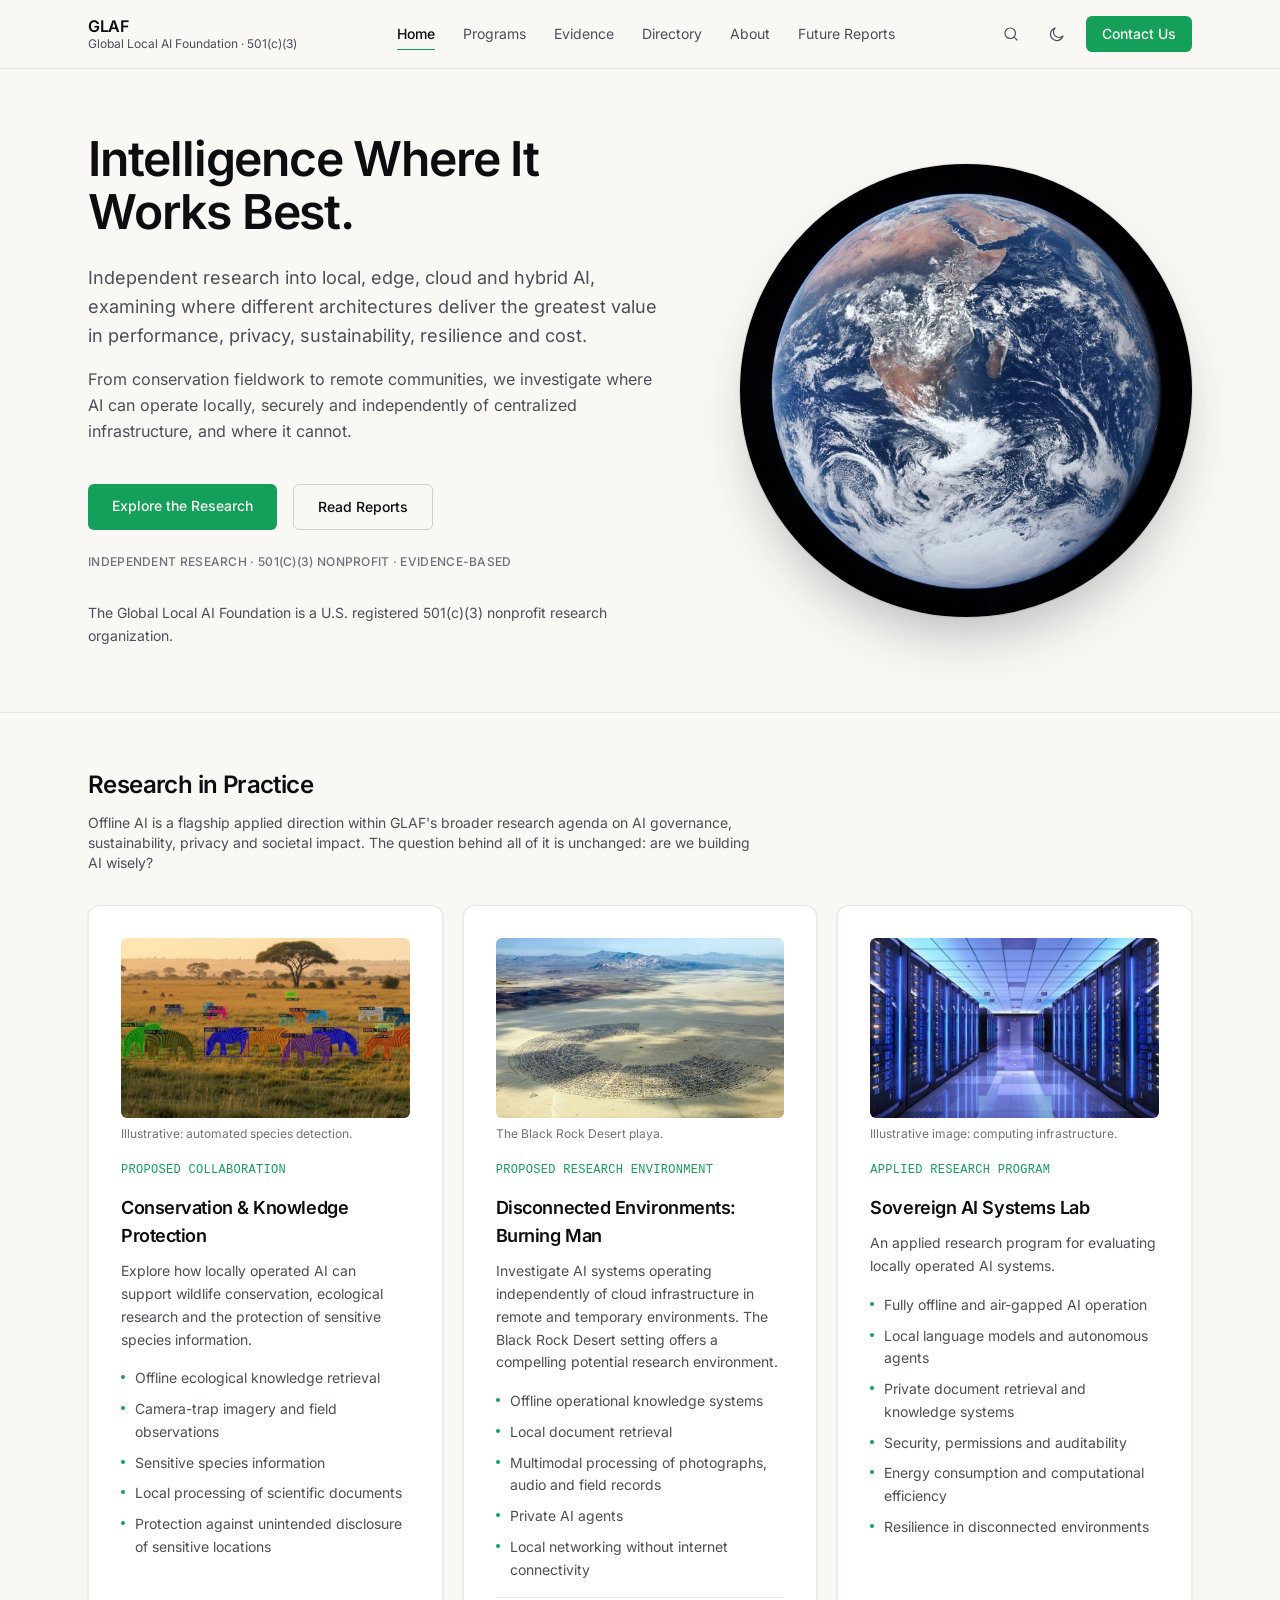
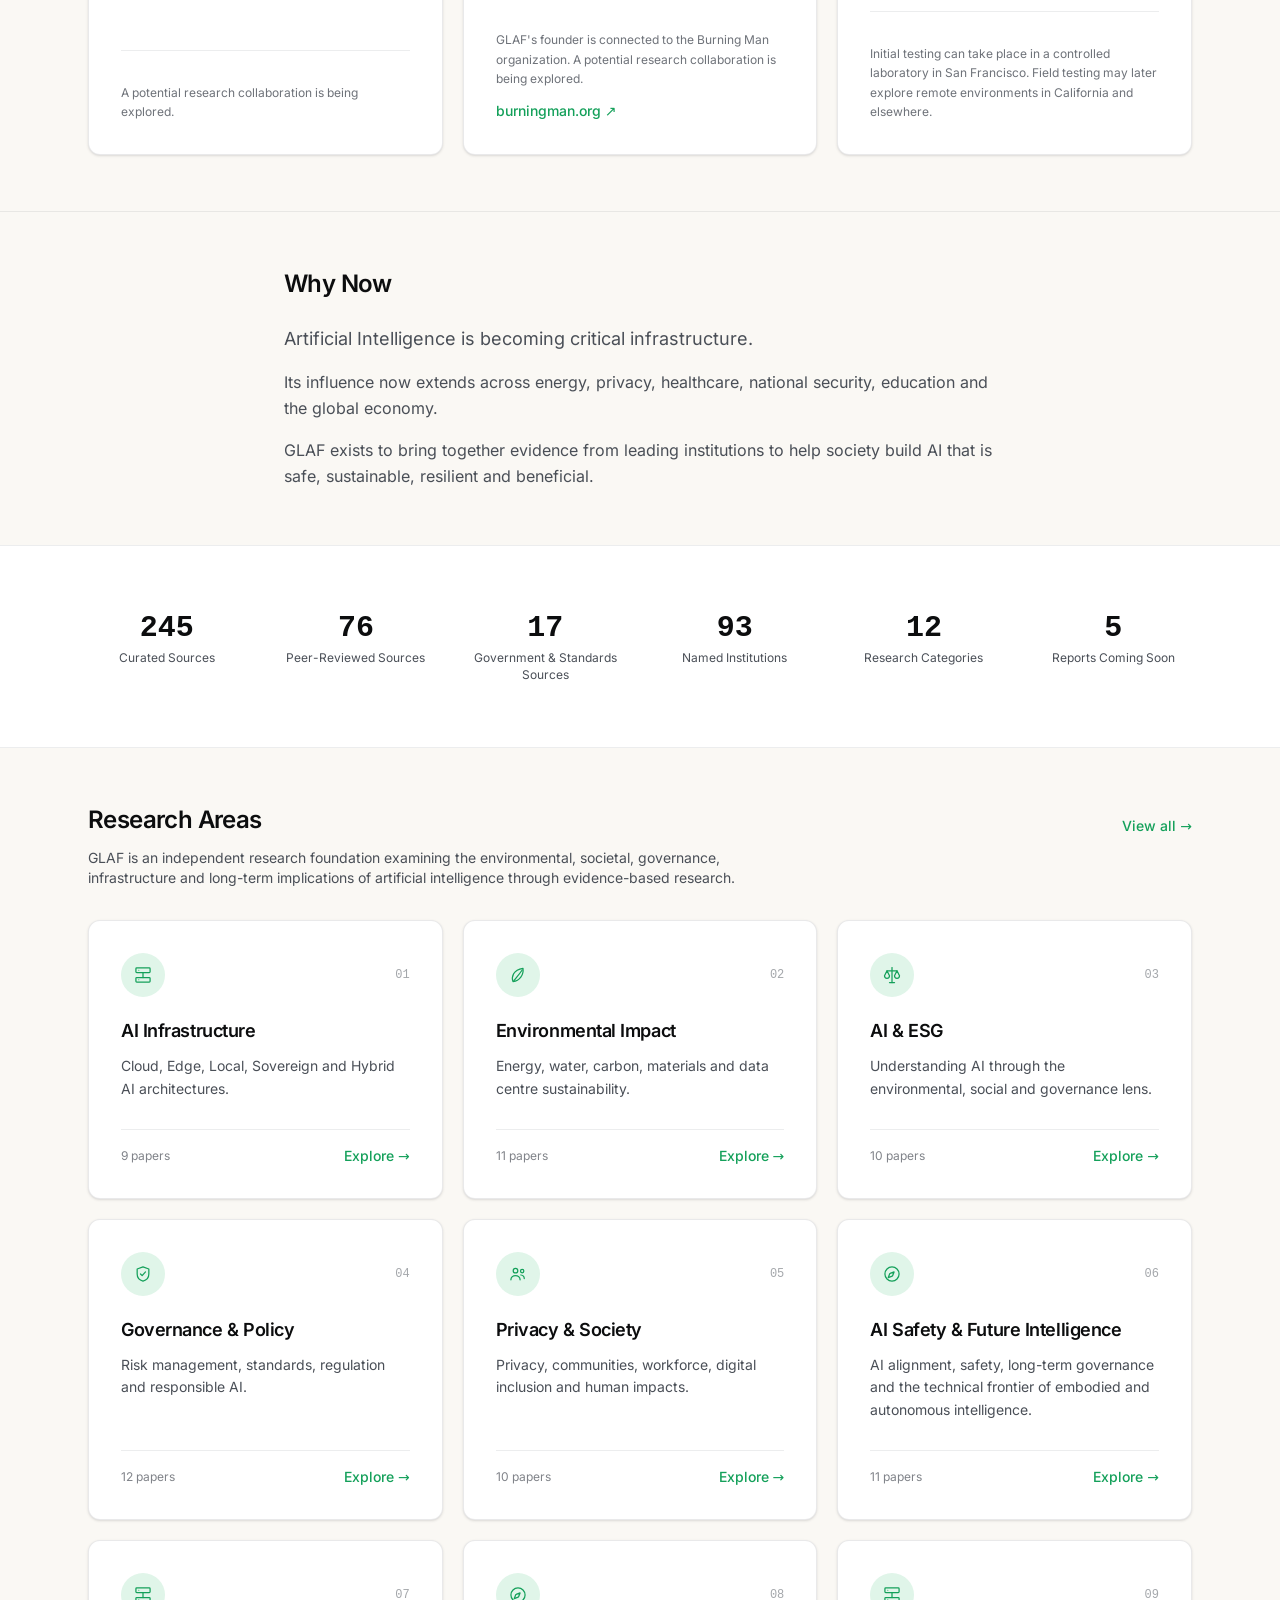
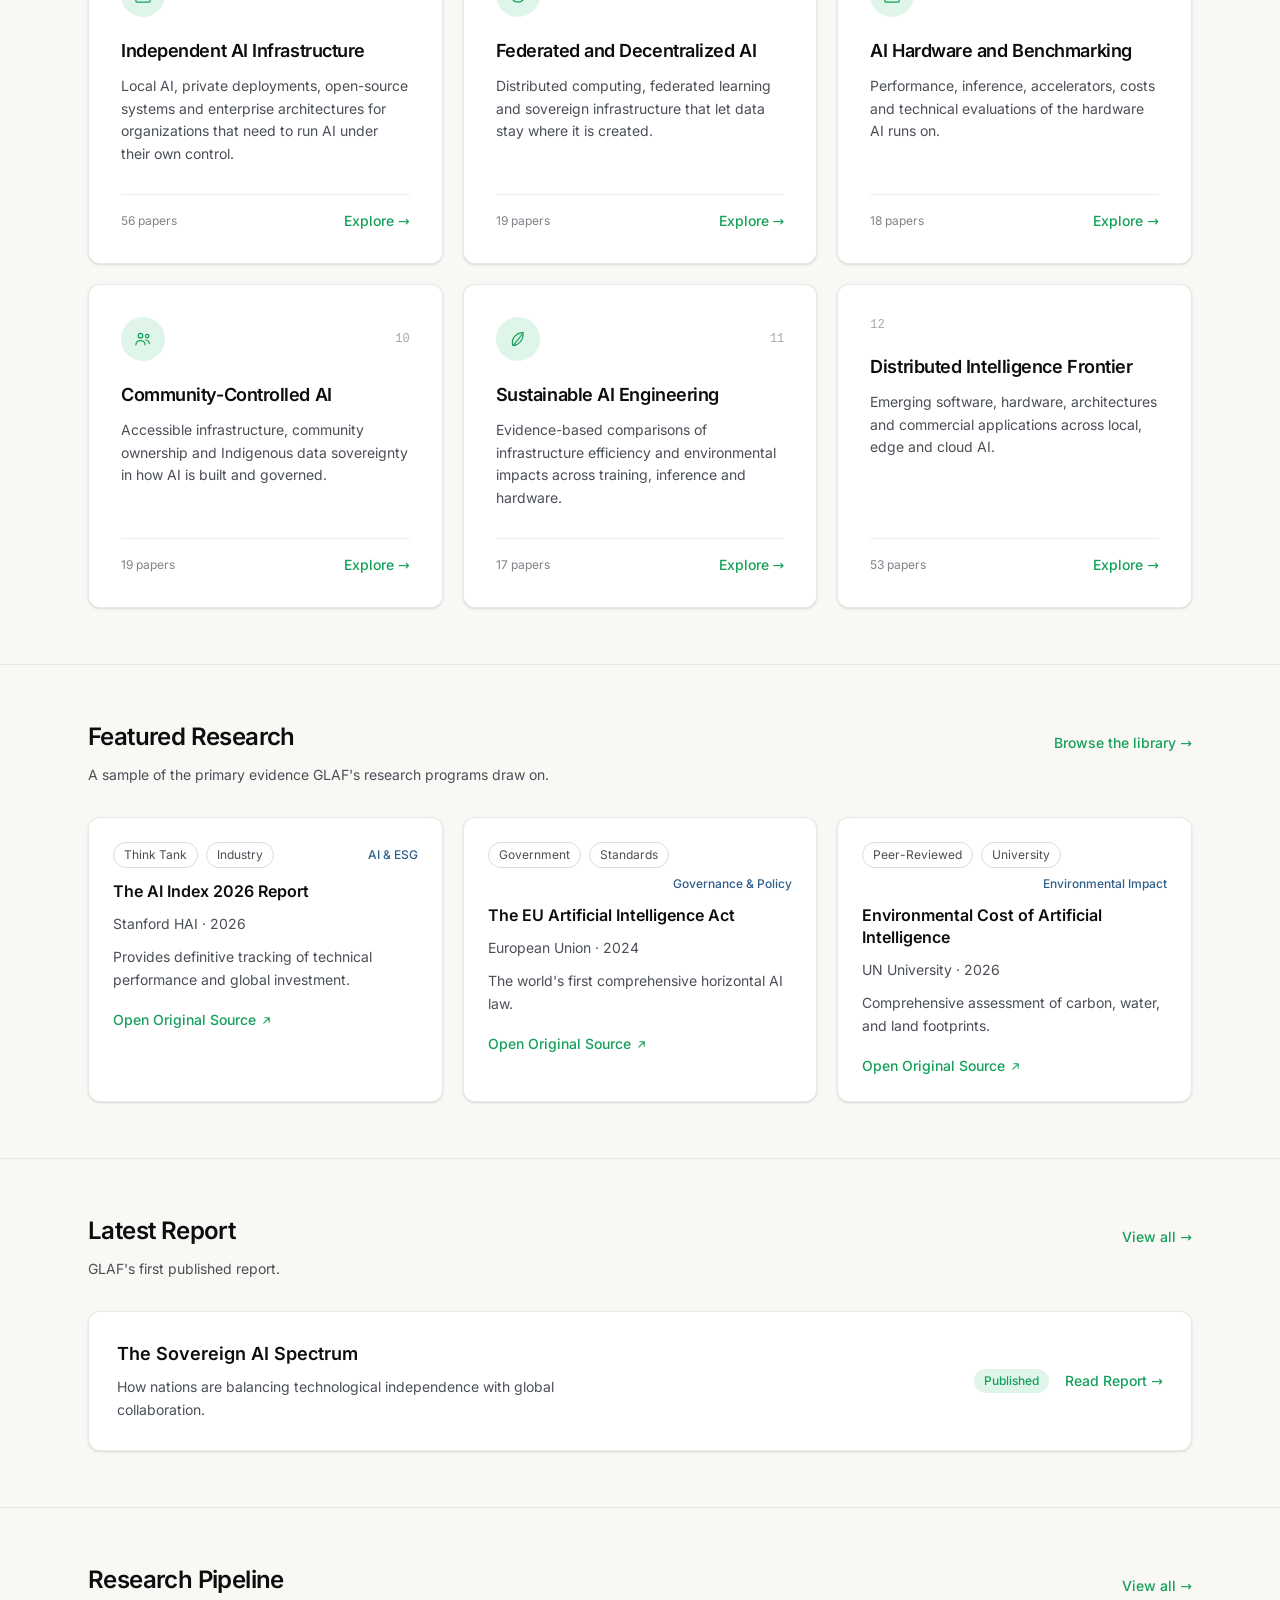
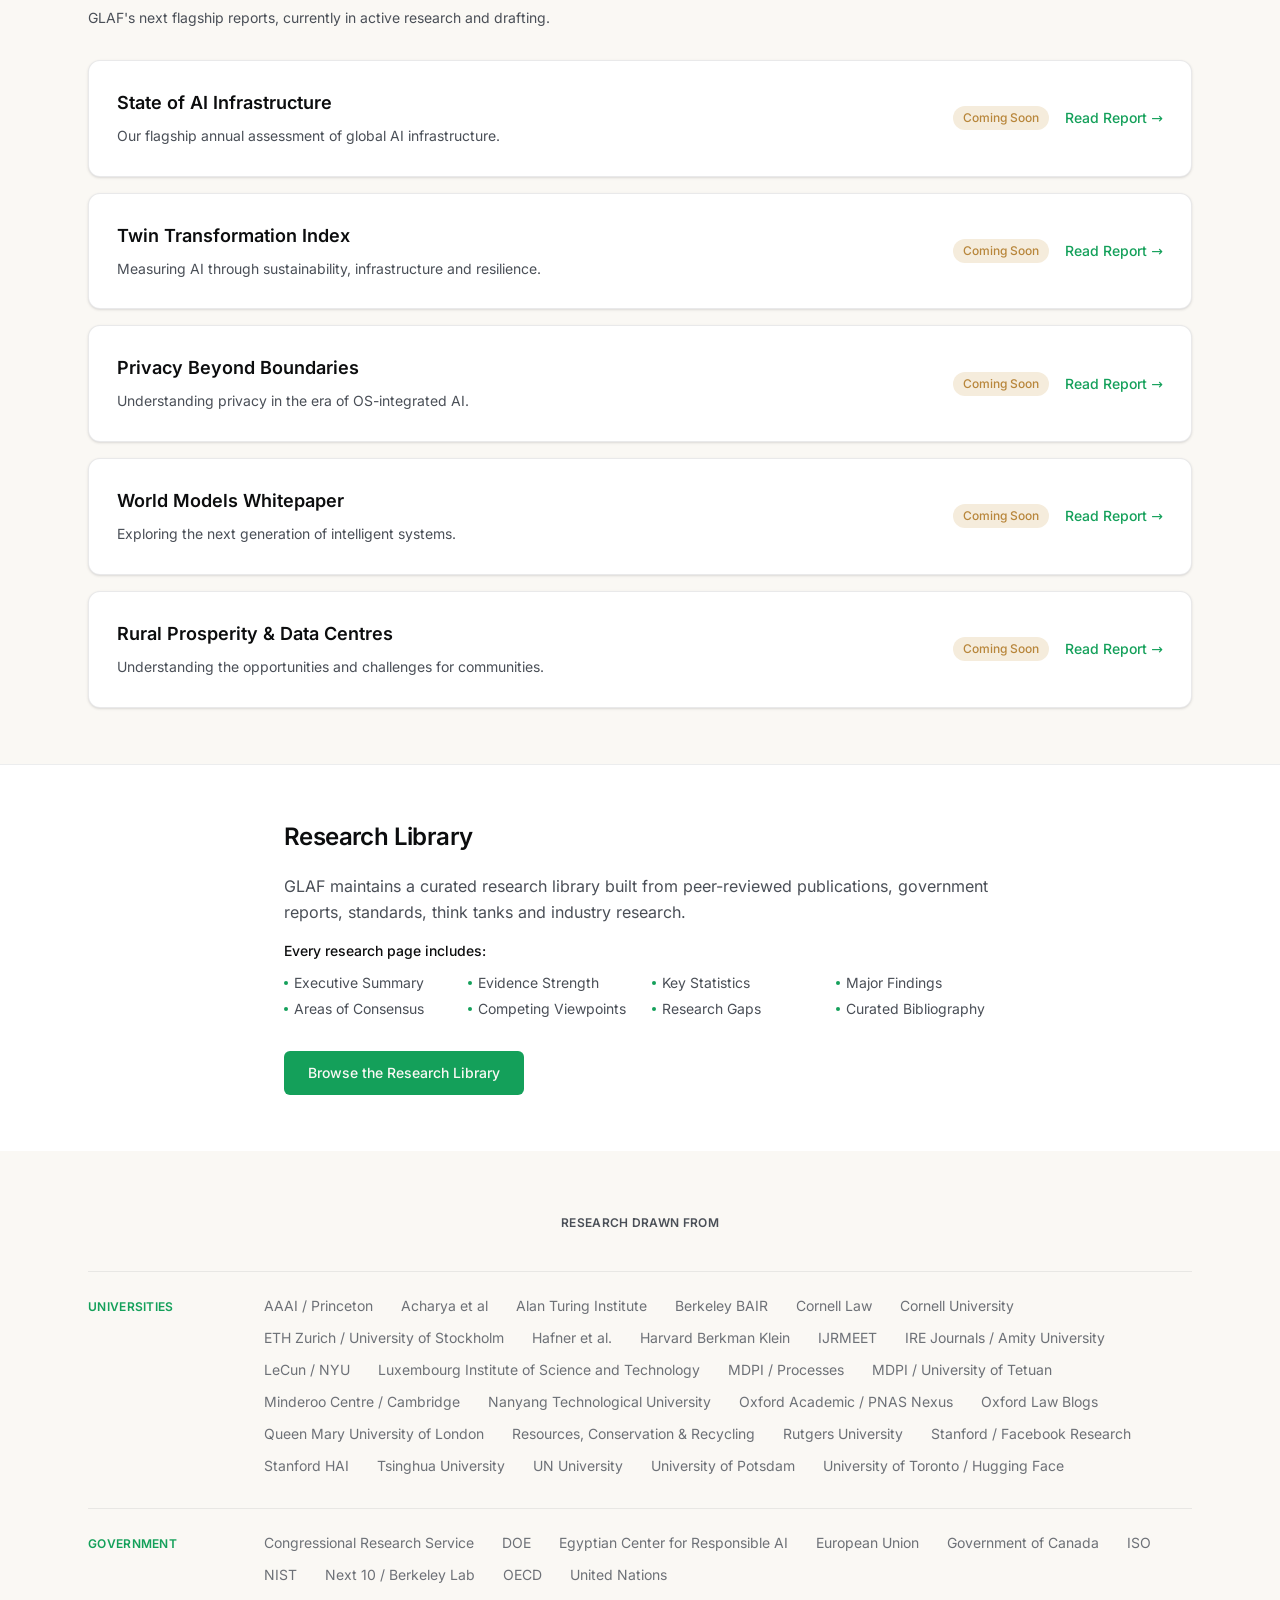
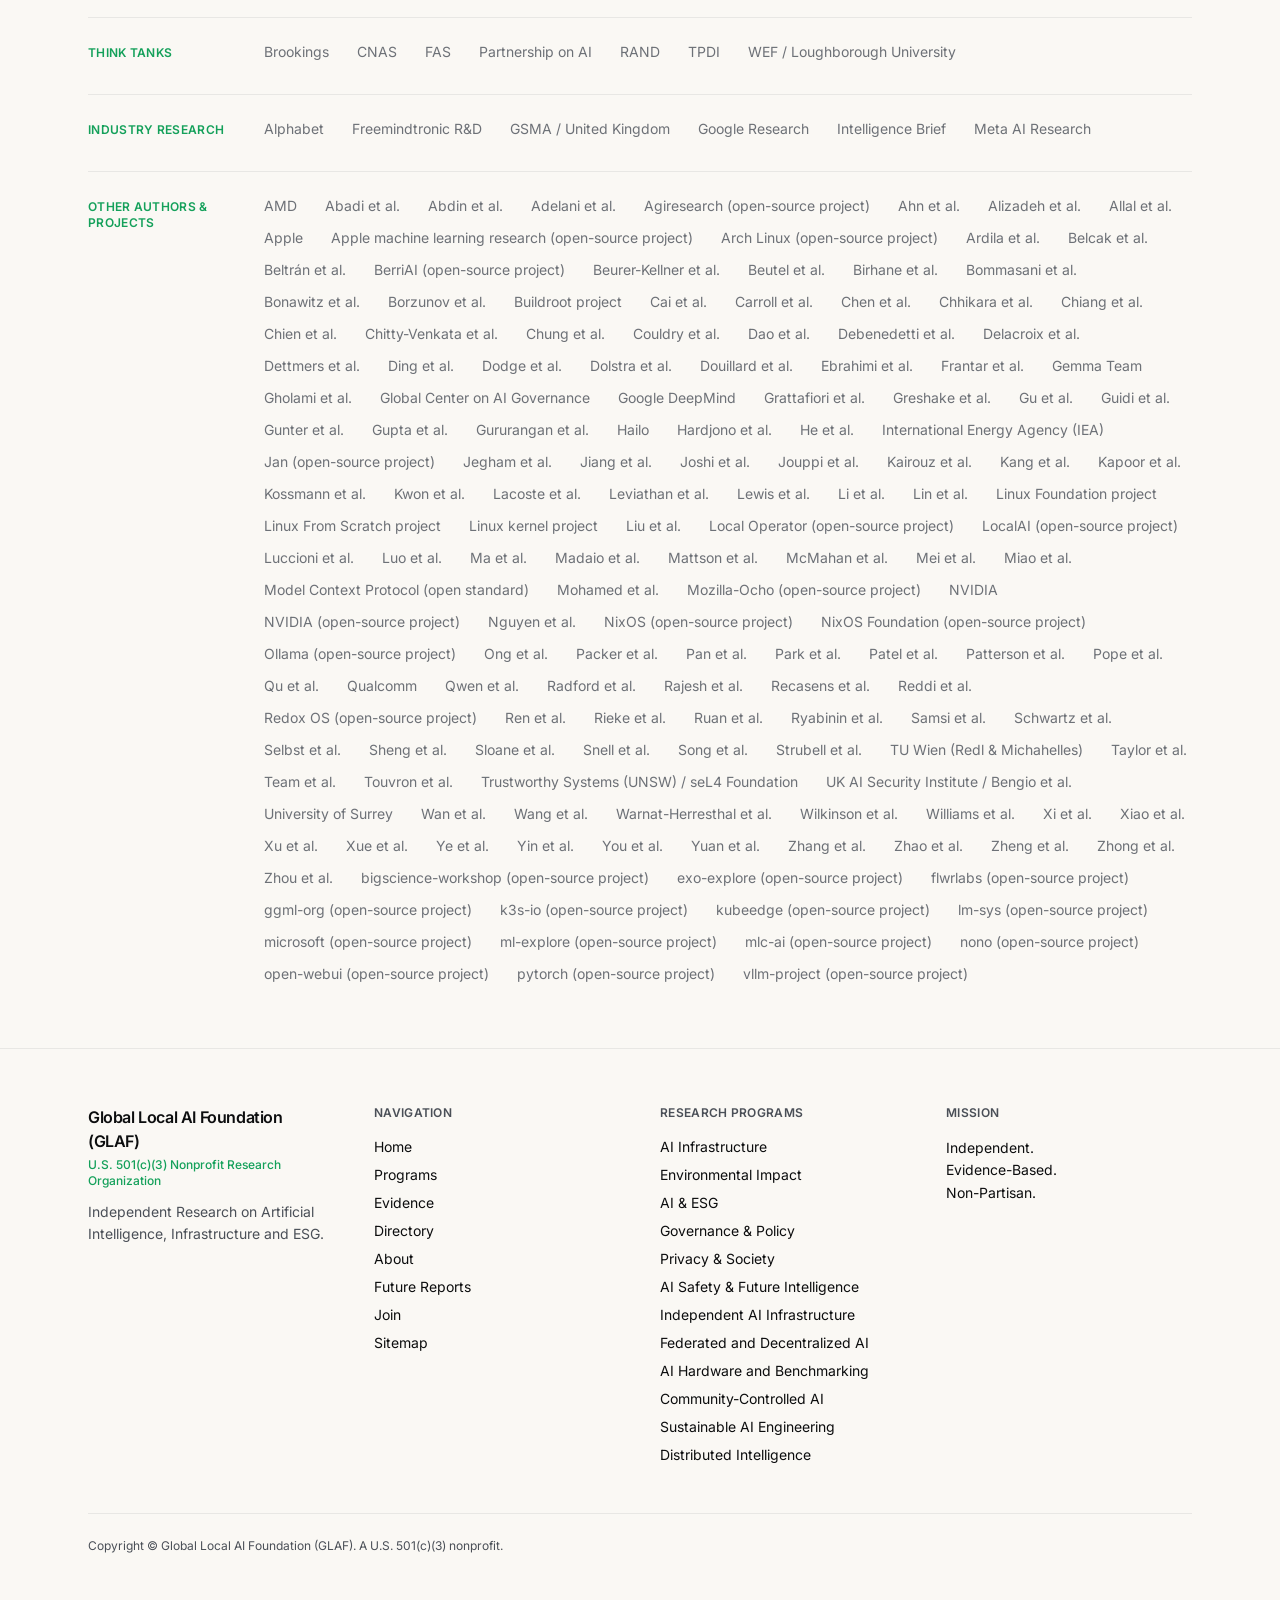
==== index.html @ 8a7e1b67 "Add Program 12 (Distributed Intelligence Frontier), comparison page, 53 sources; fix badge colour (n" ====
<!doctype html>
<html lang="en">
  <head>
    <meta charset="UTF-8" />
    <link rel="icon" type="image/svg+xml" href="./favicon.svg" />
    <link rel="icon" type="image/png" sizes="32x32" href="./favicon-32.png" />
    <link rel="apple-touch-icon" sizes="180x180" href="./apple-touch-icon.png" />
    <meta name="viewport" content="width=device-width, initial-scale=1.0" />
    <meta name="description" content="Artificial Intelligence is reshaping civilization. GLAF, a research initiative of the Global Local AI Foundation (a U.S. 501(c)(3) nonprofit), examines whether we are building it wisely — AI infrastructure, environmental impact, ESG, governance, privacy, AI safety, independent and local AI, federated AI, hardware, community-controlled AI and sustainable AI engineering." />
    <meta property="og:title" content="GLAF — Global Local AI Foundation" />
    <meta property="og:description" content="Artificial Intelligence is reshaping civilization. Are we building it wisely? Independent, evidence-based research from the Global Local AI Foundation, a U.S. 501(c)(3) nonprofit." />
    <meta property="og:type" content="website" />
    <meta property="og:url" content="https://globallocalai.org/" />
    <meta property="og:image" content="https://globallocalai.org/og-image.jpg" />
    <meta property="og:image:width" content="1200" />
    <meta property="og:image:height" content="630" />
    <meta name="twitter:card" content="summary_large_image" />
    <meta name="twitter:title" content="GLAF — Global Local AI Foundation" />
    <meta name="twitter:description" content="Artificial Intelligence is reshaping civilization. Are we building it wisely? Independent, evidence-based research from the Global Local AI Foundation, a U.S. 501(c)(3) nonprofit." />
    <meta name="twitter:image" content="https://globallocalai.org/og-image.jpg" />
    <title>GLAF — Global Local AI Foundation</title>
    <script type="module" crossorigin src="./assets/index-1197364a.js"></script>
    <link rel="stylesheet" crossorigin href="./assets/index-DmS-kGXQ.css">
  </head>
  <body>
    <div id="root"></div>
  </body>
</html>
---- assets/index-DmS-kGXQ.css ----
/*! tailwindcss v4.3.2 | MIT License | https://tailwindcss.com */
@layer properties{@supports (((-webkit-hyphens:none)) and (not (margin-trim:inline))) or ((-moz-orient:inline) and (not (color:rgb(from red r g b)))){*,:before,:after,::backdrop{--tw-space-y-reverse:0;--tw-border-style:solid;--tw-leading:initial;--tw-font-weight:initial;--tw-tracking:initial;--tw-shadow:0 0 #0000;--tw-shadow-color:initial;--tw-shadow-alpha:100%;--tw-inset-shadow:0 0 #0000;--tw-inset-shadow-color:initial;--tw-inset-shadow-alpha:100%;--tw-ring-color:initial;--tw-ring-shadow:0 0 #0000;--tw-inset-ring-color:initial;--tw-inset-ring-shadow:0 0 #0000;--tw-ring-inset:initial;--tw-ring-offset-width:0px;--tw-ring-offset-color:#fff;--tw-ring-offset-shadow:0 0 #0000;--tw-blur:initial;--tw-brightness:initial;--tw-contrast:initial;--tw-grayscale:initial;--tw-hue-rotate:initial;--tw-invert:initial;--tw-opacity:initial;--tw-saturate:initial;--tw-sepia:initial;--tw-drop-shadow:initial;--tw-drop-shadow-color:initial;--tw-drop-shadow-alpha:100%;--tw-drop-shadow-size:initial;--tw-backdrop-blur:initial;--tw-backdrop-brightness:initial;--tw-backdrop-contrast:initial;--tw-backdrop-grayscale:initial;--tw-backdrop-hue-rotate:initial;--tw-backdrop-invert:initial;--tw-backdrop-opacity:initial;--tw-backdrop-saturate:initial;--tw-backdrop-sepia:initial;--tw-duration:initial;--tw-translate-x:0;--tw-translate-y:0;--tw-translate-z:0;--tw-scale-x:1;--tw-scale-y:1;--tw-scale-z:1;--tw-content:"";--tw-outline-style:solid}}}@layer theme{:root,:host{--font-sans:"Inter", ui-sans-serif, system-ui, sans-serif;--font-mono:ui-monospace, SFMono-Regular, Menlo, Monaco, Consolas, "Liberation Mono", "Courier New", monospace;--color-white:#fff;--spacing:.25rem;--container-xs:20rem;--container-md:28rem;--container-xl:36rem;--container-2xl:42rem;--container-6xl:72rem;--text-xs:.75rem;--text-xs--line-height:calc(1 / .75);--text-sm:.875rem;--text-sm--line-height:calc(1.25 / .875);--text-base:1rem;--text-base--line-height:calc(1.5 / 1);--text-lg:1.125rem;--text-lg--line-height:calc(1.75 / 1.125);--text-xl:1.25rem;--text-xl--line-height:calc(1.75 / 1.25);--text-2xl:1.5rem;--text-2xl--line-height:calc(2 / 1.5);--text-3xl:1.875rem;--text-3xl--line-height:calc(2.25 / 1.875);--text-4xl:2.25rem;--text-4xl--line-height:calc(2.5 / 2.25);--text-5xl:3rem;--text-5xl--line-height:1;--font-weight-normal:400;--font-weight-medium:500;--font-weight-semibold:600;--tracking-tight:-.025em;--tracking-wide:.025em;--leading-tight:1.25;--leading-snug:1.375;--leading-relaxed:1.625;--radius-sm:.25rem;--radius-md:.375rem;--radius-lg:.5rem;--radius-xl:.75rem;--default-transition-duration:.15s;--default-transition-timing-function:cubic-bezier(.4, 0, .2, 1);--default-font-family:var(--font-sans);--default-mono-font-family:var(--font-mono);--color-slate:#0c0d0e;--color-slate-dim:#18191b;--color-slate-raised:#232529;--color-warm-white:#faf8f4;--color-warm-white-dim:#f1eee6;--color-warm-white-raised:#eae6db;--color-graphite:#4a4f57;--color-graphite-light:#7a808a;--color-forest:#14a05a;--color-forest-soft:#e0f5e9;--color-ocean:#2f5f8a;--color-ocean-soft:#e6eef5;--color-amber:#b8863b;--color-amber-soft:#f5ecdc}}@layer base{*,:after,:before,::backdrop{box-sizing:border-box;border:0 solid;margin:0;padding:0}::file-selector-button{box-sizing:border-box;border:0 solid;margin:0;padding:0}html,:host{-webkit-text-size-adjust:100%;tab-size:4;line-height:1.5;font-family:var(--default-font-family,ui-sans-serif, system-ui, sans-serif, "Apple Color Emoji", "Segoe UI Emoji", "Segoe UI Symbol", "Noto Color Emoji");font-feature-settings:var(--default-font-feature-settings,normal);font-variation-settings:var(--default-font-variation-settings,normal);-webkit-tap-highlight-color:transparent}hr{height:0;color:inherit;border-top-width:1px}abbr:where([title]){-webkit-text-decoration:underline dotted;text-decoration:underline dotted}h1,h2,h3,h4,h5,h6{font-size:inherit;font-weight:inherit}a{color:inherit;-webkit-text-decoration:inherit;-webkit-text-decoration:inherit;-webkit-text-decoration:inherit;-webkit-text-decoration:inherit;text-decoration:inherit}b,strong{font-weight:bolder}code,kbd,samp,pre{font-family:var(--default-mono-font-family,ui-monospace, SFMono-Regular, Menlo, Monaco, Consolas, "Liberation Mono", "Courier New", monospace);font-feature-settings:var(--default-mono-font-feature-settings,normal);font-variation-settings:var(--default-mono-font-variation-settings,normal);font-size:1em}small{font-size:80%}sub,sup{vertical-align:baseline;font-size:75%;line-height:0;position:relative}sub{bottom:-.25em}sup{top:-.5em}table{text-indent:0;border-color:inherit;border-collapse:collapse}:-moz-focusring{outline:auto}progress{vertical-align:baseline}summary{display:list-item}ol,ul,menu{list-style:none}img,svg,video,canvas,audio,iframe,embed,object{vertical-align:middle;display:block}img,video{max-width:100%;height:auto}button,input,select,optgroup,textarea{font:inherit;font-feature-settings:inherit;font-variation-settings:inherit;letter-spacing:inherit;color:inherit;opacity:1;background-color:#0000;border-radius:0}::file-selector-button{font:inherit;font-feature-settings:inherit;font-variation-settings:inherit;letter-spacing:inherit;color:inherit;opacity:1;background-color:#0000;border-radius:0}:where(select:is([multiple],[size])) optgroup{font-weight:bolder}:where(select:is([multiple],[size])) optgroup option{padding-inline-start:20px}::file-selector-button{margin-inline-end:4px}::placeholder{opacity:1}@supports (not ((-webkit-appearance:-apple-pay-button))) or (contain-intrinsic-size:1px){::placeholder{color:currentColor}@supports (color:color-mix(in lab, red, red)){::placeholder{color:color-mix(in oklab, currentcolor 50%, transparent)}}}textarea{resize:vertical}::-webkit-search-decoration{-webkit-appearance:none}::-webkit-date-and-time-value{min-height:1lh;text-align:inherit}::-webkit-datetime-edit{display:inline-flex}::-webkit-datetime-edit-fields-wrapper{padding:0}::-webkit-datetime-edit{padding-block:0}::-webkit-datetime-edit-year-field{padding-block:0}::-webkit-datetime-edit-month-field{padding-block:0}::-webkit-datetime-edit-day-field{padding-block:0}::-webkit-datetime-edit-hour-field{padding-block:0}::-webkit-datetime-edit-minute-field{padding-block:0}::-webkit-datetime-edit-second-field{padding-block:0}::-webkit-datetime-edit-millisecond-field{padding-block:0}::-webkit-datetime-edit-meridiem-field{padding-block:0}::-webkit-calendar-picker-indicator{line-height:1}:-moz-ui-invalid{box-shadow:none}button,input:where([type=button],[type=reset],[type=submit]){appearance:button}::file-selector-button{appearance:button}::-webkit-inner-spin-button{height:auto}::-webkit-outer-spin-button{height:auto}[hidden]:where(:not([hidden=until-found])){display:none!important}}@layer components;@layer utilities{.collapse{visibility:collapse}.fixed{position:fixed}.relative{position:relative}.static{position:static}.sticky{position:sticky}.top-0{top:0}.z-50{z-index:50}.-mx-2{margin-inline:calc(var(--spacing) * -2)}.mx-auto{margin-inline:auto}.-my-1\.5{margin-block:calc(var(--spacing) * -1.5)}.my-3{margin-block:calc(var(--spacing) * 3)}.mt-1{margin-top:var(--spacing)}.mt-2{margin-top:calc(var(--spacing) * 2)}.mt-2\.5{margin-top:calc(var(--spacing) * 2.5)}.mt-3{margin-top:calc(var(--spacing) * 3)}.mt-4{margin-top:calc(var(--spacing) * 4)}.mt-5{margin-top:calc(var(--spacing) * 5)}.mt-6{margin-top:calc(var(--spacing) * 6)}.mt-7{margin-top:calc(var(--spacing) * 7)}.mt-8{margin-top:calc(var(--spacing) * 8)}.mt-10{margin-top:calc(var(--spacing) * 10)}.mt-12{margin-top:calc(var(--spacing) * 12)}.mt-14{margin-top:calc(var(--spacing) * 14)}.mt-16{margin-top:calc(var(--spacing) * 16)}.mt-auto{margin-top:auto}.ml-auto{margin-left:auto}.contents{display:contents}.flex{display:flex}.grid{display:grid}.hidden{display:none}.inline-block{display:inline-block}.inline-flex{display:inline-flex}.aspect-square{aspect-ratio:1}.h-1{height:var(--spacing)}.h-4{height:calc(var(--spacing) * 4)}.h-7{height:calc(var(--spacing) * 7)}.h-11{height:calc(var(--spacing) * 11)}.max-h-5{max-height:calc(var(--spacing) * 5)}.min-h-screen{min-height:100vh}.w-1{width:var(--spacing)}.w-4{width:calc(var(--spacing) * 4)}.w-7{width:calc(var(--spacing) * 7)}.w-11{width:calc(var(--spacing) * 11)}.w-auto{width:auto}.w-full{width:100%}.max-w-2xl{max-width:var(--container-2xl)}.max-w-6xl{max-width:var(--container-6xl)}.max-w-8{max-width:calc(var(--spacing) * 8)}.max-w-\[420px\]{max-width:420px}.max-w-\[760px\]{max-width:760px}.max-w-md{max-width:var(--container-md)}.max-w-xl{max-width:var(--container-xl)}.max-w-xs{max-width:var(--container-xs)}.flex-1{flex:1}.shrink-0{flex-shrink:0}.grid-cols-2{grid-template-columns:repeat(2,minmax(0,1fr))}.flex-col{flex-direction:column}.flex-wrap{flex-wrap:wrap}.items-center{align-items:center}.items-end{align-items:flex-end}.justify-between{justify-content:space-between}.justify-center{justify-content:center}.gap-1{gap:var(--spacing)}.gap-1\.5{gap:calc(var(--spacing) * 1.5)}.gap-2{gap:calc(var(--spacing) * 2)}.gap-2\.5{gap:calc(var(--spacing) * 2.5)}.gap-3{gap:calc(var(--spacing) * 3)}.gap-4{gap:calc(var(--spacing) * 4)}.gap-5{gap:calc(var(--spacing) * 5)}.gap-6{gap:calc(var(--spacing) * 6)}.gap-7{gap:calc(var(--spacing) * 7)}.gap-8{gap:calc(var(--spacing) * 8)}.gap-10{gap:calc(var(--spacing) * 10)}.gap-14{gap:calc(var(--spacing) * 14)}.gap-16{gap:calc(var(--spacing) * 16)}:where(.space-y-2>:not(:last-child)){--tw-space-y-reverse:0;margin-block-start:calc(calc(var(--spacing) * 2) * var(--tw-space-y-reverse));margin-block-end:calc(calc(var(--spacing) * 2) * calc(1 - var(--tw-space-y-reverse)))}:where(.space-y-3>:not(:last-child)){--tw-space-y-reverse:0;margin-block-start:calc(calc(var(--spacing) * 3) * var(--tw-space-y-reverse));margin-block-end:calc(calc(var(--spacing) * 3) * calc(1 - var(--tw-space-y-reverse)))}:where(.space-y-4>:not(:last-child)){--tw-space-y-reverse:0;margin-block-start:calc(calc(var(--spacing) * 4) * var(--tw-space-y-reverse));margin-block-end:calc(calc(var(--spacing) * 4) * calc(1 - var(--tw-space-y-reverse)))}:where(.space-y-5>:not(:last-child)){--tw-space-y-reverse:0;margin-block-start:calc(calc(var(--spacing) * 5) * var(--tw-space-y-reverse));margin-block-end:calc(calc(var(--spacing) * 5) * calc(1 - var(--tw-space-y-reverse)))}:where(.space-y-8>:not(:last-child)){--tw-space-y-reverse:0;margin-block-start:calc(calc(var(--spacing) * 8) * var(--tw-space-y-reverse));margin-block-end:calc(calc(var(--spacing) * 8) * calc(1 - var(--tw-space-y-reverse)))}.gap-x-6{column-gap:calc(var(--spacing) * 6)}.gap-x-7{column-gap:calc(var(--spacing) * 7)}.gap-x-8{column-gap:calc(var(--spacing) * 8)}.gap-y-1\.5{row-gap:calc(var(--spacing) * 1.5)}.gap-y-2{row-gap:calc(var(--spacing) * 2)}.gap-y-3{row-gap:calc(var(--spacing) * 3)}.rounded{border-radius:.25rem}.rounded-full{border-radius:3.40282e38px}.rounded-lg{border-radius:var(--radius-lg)}.rounded-md{border-radius:var(--radius-md)}.rounded-sm{border-radius:var(--radius-sm)}.rounded-xl{border-radius:var(--radius-xl)}.border{border-style:var(--tw-border-style);border-width:1px}.border-y{border-block-style:var(--tw-border-style);border-block-width:1px}.border-t{border-top-style:var(--tw-border-style);border-top-width:1px}.border-b{border-bottom-style:var(--tw-border-style);border-bottom-width:1px}.border-l-2{border-left-style:var(--tw-border-style);border-left-width:2px}.border-amber\/30{border-color:#b8863b4d}@supports (color:color-mix(in lab, red, red)){.border-amber\/30{border-color:color-mix(in oklab, var(--color-amber) 30%, transparent)}}.border-forest{border-color:var(--color-forest)}.border-forest\/25{border-color:#14a05a40}@supports (color:color-mix(in lab, red, red)){.border-forest\/25{border-color:color-mix(in oklab, var(--color-forest) 25%, transparent)}}.border-forest\/40{border-color:#14a05a66}@supports (color:color-mix(in lab, red, red)){.border-forest\/40{border-color:color-mix(in oklab, var(--color-forest) 40%, transparent)}}.border-graphite\/10{border-color:#4a4f571a}@supports (color:color-mix(in lab, red, red)){.border-graphite\/10{border-color:color-mix(in oklab, var(--color-graphite) 10%, transparent)}}.border-graphite\/12{border-color:#4a4f571f}@supports (color:color-mix(in lab, red, red)){.border-graphite\/12{border-color:color-mix(in oklab, var(--color-graphite) 12%, transparent)}}.border-graphite\/20{border-color:#4a4f5733}@supports (color:color-mix(in lab, red, red)){.border-graphite\/20{border-color:color-mix(in oklab, var(--color-graphite) 20%, transparent)}}.border-graphite\/25{border-color:#4a4f5740}@supports (color:color-mix(in lab, red, red)){.border-graphite\/25{border-color:color-mix(in oklab, var(--color-graphite) 25%, transparent)}}.border-graphite\/30{border-color:#4a4f574d}@supports (color:color-mix(in lab, red, red)){.border-graphite\/30{border-color:color-mix(in oklab, var(--color-graphite) 30%, transparent)}}.bg-amber{background-color:var(--color-amber)}.bg-amber-soft{background-color:var(--color-amber-soft)}.bg-forest{background-color:var(--color-forest)}.bg-forest-soft{background-color:var(--color-forest-soft)}.bg-ocean-soft{background-color:var(--color-ocean-soft)}.bg-warm-white{background-color:var(--color-warm-white)}.bg-warm-white\/90{background-color:#faf8f4e6}@supports (color:color-mix(in lab, red, red)){.bg-warm-white\/90{background-color:color-mix(in oklab, var(--color-warm-white) 90%, transparent)}}.bg-white{background-color:var(--color-white)}.object-contain{object-fit:contain}.object-cover{object-fit:cover}.p-2{padding:calc(var(--spacing) * 2)}.p-6{padding:calc(var(--spacing) * 6)}.p-7{padding:calc(var(--spacing) * 7)}.p-8{padding:calc(var(--spacing) * 8)}.px-2{padding-inline:calc(var(--spacing) * 2)}.px-2\.5{padding-inline:calc(var(--spacing) * 2.5)}.px-3{padding-inline:calc(var(--spacing) * 3)}.px-4{padding-inline:calc(var(--spacing) * 4)}.px-5{padding-inline:calc(var(--spacing) * 5)}.px-6{padding-inline:calc(var(--spacing) * 6)}.py-1{padding-block:var(--spacing)}.py-1\.5{padding-block:calc(var(--spacing) * 1.5)}.py-2{padding-block:calc(var(--spacing) * 2)}.py-3{padding-block:calc(var(--spacing) * 3)}.py-4{padding-block:calc(var(--spacing) * 4)}.py-6{padding-block:calc(var(--spacing) * 6)}.py-14{padding-block:calc(var(--spacing) * 14)}.py-16{padding-block:calc(var(--spacing) * 16)}.py-20{padding-block:calc(var(--spacing) * 20)}.py-32{padding-block:calc(var(--spacing) * 32)}.pt-4{padding-top:calc(var(--spacing) * 4)}.pt-6{padding-top:calc(var(--spacing) * 6)}.pt-10{padding-top:calc(var(--spacing) * 10)}.pl-4{padding-left:calc(var(--spacing) * 4)}.text-center{text-align:center}.text-left{text-align:left}.font-mono{font-family:var(--font-mono)}.text-2xl{font-size:var(--text-2xl);line-height:var(--tw-leading,var(--text-2xl--line-height))}.text-3xl{font-size:var(--text-3xl);line-height:var(--tw-leading,var(--text-3xl--line-height))}.text-4xl{font-size:var(--text-4xl);line-height:var(--tw-leading,var(--text-4xl--line-height))}.text-base{font-size:var(--text-base);line-height:var(--tw-leading,var(--text-base--line-height))}.text-lg{font-size:var(--text-lg);line-height:var(--tw-leading,var(--text-lg--line-height))}.text-sm{font-size:var(--text-sm);line-height:var(--tw-leading,var(--text-sm--line-height))}.text-xl{font-size:var(--text-xl);line-height:var(--tw-leading,var(--text-xl--line-height))}.text-xs{font-size:var(--text-xs);line-height:var(--tw-leading,var(--text-xs--line-height))}.leading-\[1\.1\]{--tw-leading:1.1;line-height:1.1}.leading-relaxed{--tw-leading:var(--leading-relaxed);line-height:var(--leading-relaxed)}.leading-snug{--tw-leading:var(--leading-snug);line-height:var(--leading-snug)}.leading-tight{--tw-leading:var(--leading-tight);line-height:var(--leading-tight)}.font-medium{--tw-font-weight:var(--font-weight-medium);font-weight:var(--font-weight-medium)}.font-normal{--tw-font-weight:var(--font-weight-normal);font-weight:var(--font-weight-normal)}.font-semibold{--tw-font-weight:var(--font-weight-semibold);font-weight:var(--font-weight-semibold)}.tracking-tight{--tw-tracking:var(--tracking-tight);letter-spacing:var(--tracking-tight)}.tracking-wide{--tw-tracking:var(--tracking-wide);letter-spacing:var(--tracking-wide)}.text-amber{color:var(--color-amber)}.text-forest{color:var(--color-forest)}.text-graphite{color:var(--color-graphite)}.text-graphite\/50{color:#4a4f5780}@supports (color:color-mix(in lab, red, red)){.text-graphite\/50{color:color-mix(in oklab, var(--color-graphite) 50%, transparent)}}.text-graphite\/70{color:#4a4f57b3}@supports (color:color-mix(in lab, red, red)){.text-graphite\/70{color:color-mix(in oklab, var(--color-graphite) 70%, transparent)}}.text-graphite\/80{color:#4a4f57cc}@supports (color:color-mix(in lab, red, red)){.text-graphite\/80{color:color-mix(in oklab, var(--color-graphite) 80%, transparent)}}.text-ocean{color:var(--color-ocean)}.text-slate{color:var(--color-slate)}.text-warm-white{color:var(--color-warm-white)}.uppercase{text-transform:uppercase}.opacity-0{opacity:0}.shadow-\[0_0_0_1px_rgba\(30\,42\,56\,0\.08\)\,0_30px_60px_-20px_rgba\(30\,42\,56\,0\.35\)\]{--tw-shadow:0 0 0 1px var(--tw-shadow-color,#1e2a3814), 0 30px 60px -20px var(--tw-shadow-color,#1e2a3859);box-shadow:var(--tw-inset-shadow), var(--tw-inset-ring-shadow), var(--tw-ring-offset-shadow), var(--tw-ring-shadow), var(--tw-shadow)}.shadow-sm{--tw-shadow:0 1px 3px 0 var(--tw-shadow-color,#0000001a), 0 1px 2px -1px var(--tw-shadow-color,#0000001a);box-shadow:var(--tw-inset-shadow), var(--tw-inset-ring-shadow), var(--tw-ring-offset-shadow), var(--tw-ring-shadow), var(--tw-shadow)}.grayscale{--tw-grayscale:grayscale(100%);filter:var(--tw-blur,) var(--tw-brightness,) var(--tw-contrast,) var(--tw-grayscale,) var(--tw-hue-rotate,) var(--tw-invert,) var(--tw-saturate,) var(--tw-sepia,) var(--tw-drop-shadow,)}.backdrop-blur{--tw-backdrop-blur:blur(8px);-webkit-backdrop-filter:var(--tw-backdrop-blur,) var(--tw-backdrop-brightness,) var(--tw-backdrop-contrast,) var(--tw-backdrop-grayscale,) var(--tw-backdrop-hue-rotate,) var(--tw-backdrop-invert,) var(--tw-backdrop-opacity,) var(--tw-backdrop-saturate,) var(--tw-backdrop-sepia,);backdrop-filter:var(--tw-backdrop-blur,) var(--tw-backdrop-brightness,) var(--tw-backdrop-contrast,) var(--tw-backdrop-grayscale,) var(--tw-backdrop-hue-rotate,) var(--tw-backdrop-invert,) var(--tw-backdrop-opacity,) var(--tw-backdrop-saturate,) var(--tw-backdrop-sepia,)}.transition{transition-property:color,background-color,border-color,outline-color,text-decoration-color,fill,stroke,--tw-gradient-from,--tw-gradient-via,--tw-gradient-to,opacity,box-shadow,transform,translate,scale,rotate,filter,-webkit-backdrop-filter,backdrop-filter,display,content-visibility,overlay,pointer-events;transition-timing-function:var(--tw-ease,var(--default-transition-timing-function));transition-duration:var(--tw-duration,var(--default-transition-duration))}.transition-all{transition-property:all;transition-timing-function:var(--tw-ease,var(--default-transition-timing-function));transition-duration:var(--tw-duration,var(--default-transition-duration))}.transition-colors{transition-property:color,background-color,border-color,outline-color,text-decoration-color,fill,stroke,--tw-gradient-from,--tw-gradient-via,--tw-gradient-to;transition-timing-function:var(--tw-ease,var(--default-transition-timing-function));transition-duration:var(--tw-duration,var(--default-transition-duration))}.transition-opacity{transition-property:opacity;transition-timing-function:var(--tw-ease,var(--default-transition-timing-function));transition-duration:var(--tw-duration,var(--default-transition-duration))}.transition-transform{transition-property:transform,translate,scale,rotate;transition-timing-function:var(--tw-ease,var(--default-transition-timing-function));transition-duration:var(--tw-duration,var(--default-transition-duration))}.duration-200{--tw-duration:.2s;transition-duration:.2s}.outline-none{--tw-outline-style:none;outline-style:none}@media (hover:hover){.group-hover\:translate-x-0\.5:is(:where(.group):hover *){--tw-translate-x:calc(var(--spacing) * .5);translate:var(--tw-translate-x) var(--tw-translate-y)}.group-hover\:-translate-y-0\.5:is(:where(.group):hover *){--tw-translate-y:calc(var(--spacing) * -.5);translate:var(--tw-translate-x) var(--tw-translate-y)}.group-hover\:scale-125:is(:where(.group):hover *){--tw-scale-x:125%;--tw-scale-y:125%;--tw-scale-z:125%;scale:var(--tw-scale-x) var(--tw-scale-y)}.group-hover\:border-forest\/40:is(:where(.group):hover *){border-color:#14a05a66}@supports (color:color-mix(in lab, red, red)){.group-hover\:border-forest\/40:is(:where(.group):hover *){border-color:color-mix(in oklab, var(--color-forest) 40%, transparent)}}.group-hover\:bg-forest:is(:where(.group):hover *){background-color:var(--color-forest)}.group-hover\:text-forest:is(:where(.group):hover *){color:var(--color-forest)}.group-hover\:text-slate:is(:where(.group):hover *){color:var(--color-slate)}.group-hover\:text-warm-white:is(:where(.group):hover *){color:var(--color-warm-white)}.group-hover\:opacity-100:is(:where(.group):hover *){opacity:1}.group-hover\:drop-shadow-\[0_0_6px_rgba\(62\,124\,89\,0\.45\)\]:is(:where(.group):hover *){--tw-drop-shadow-size:drop-shadow(0 0 6px var(--tw-drop-shadow-color,#3e7c5973));--tw-drop-shadow:var(--tw-drop-shadow-size);filter:var(--tw-blur,) var(--tw-brightness,) var(--tw-contrast,) var(--tw-grayscale,) var(--tw-hue-rotate,) var(--tw-invert,) var(--tw-saturate,) var(--tw-sepia,) var(--tw-drop-shadow,)}.group-hover\:grayscale-0:is(:where(.group):hover *){--tw-grayscale:grayscale(0%);filter:var(--tw-blur,) var(--tw-brightness,) var(--tw-contrast,) var(--tw-grayscale,) var(--tw-hue-rotate,) var(--tw-invert,) var(--tw-saturate,) var(--tw-sepia,) var(--tw-drop-shadow,)}}.after\:absolute:after{content:var(--tw-content);position:absolute}.after\:-bottom-0\.5:after{content:var(--tw-content);bottom:calc(var(--spacing) * -.5)}.after\:left-0:after{content:var(--tw-content);left:0}.after\:h-px:after{content:var(--tw-content);height:1px}.after\:w-0:after{content:var(--tw-content);width:0}.after\:w-full:after{content:var(--tw-content);width:100%}.after\:bg-forest:after{content:var(--tw-content);background-color:var(--color-forest)}.after\:transition-all:after{content:var(--tw-content);transition-property:all;transition-timing-function:var(--tw-ease,var(--default-transition-timing-function));transition-duration:var(--tw-duration,var(--default-transition-duration))}.after\:duration-200:after{content:var(--tw-content);--tw-duration:.2s;transition-duration:.2s}.first\:border-t-0:first-child{border-top-style:var(--tw-border-style);border-top-width:0}@media (hover:hover){.hover\:-translate-y-0\.5:hover{--tw-translate-y:calc(var(--spacing) * -.5);translate:var(--tw-translate-x) var(--tw-translate-y)}.hover\:-translate-y-1:hover{--tw-translate-y:calc(var(--spacing) * -1);translate:var(--tw-translate-x) var(--tw-translate-y)}.hover\:border-forest\/30:hover{border-color:#14a05a4d}@supports (color:color-mix(in lab, red, red)){.hover\:border-forest\/30:hover{border-color:color-mix(in oklab, var(--color-forest) 30%, transparent)}}.hover\:border-graphite\/50:hover{border-color:#4a4f5780}@supports (color:color-mix(in lab, red, red)){.hover\:border-graphite\/50:hover{border-color:color-mix(in oklab, var(--color-graphite) 50%, transparent)}}.hover\:bg-forest-soft:hover{background-color:var(--color-forest-soft)}.hover\:bg-forest\/90:hover{background-color:#14a05ae6}@supports (color:color-mix(in lab, red, red)){.hover\:bg-forest\/90:hover{background-color:color-mix(in oklab, var(--color-forest) 90%, transparent)}}.hover\:bg-graphite\/5:hover{background-color:#4a4f570d}@supports (color:color-mix(in lab, red, red)){.hover\:bg-graphite\/5:hover{background-color:color-mix(in oklab, var(--color-graphite) 5%, transparent)}}.hover\:bg-graphite\/10:hover{background-color:#4a4f571a}@supports (color:color-mix(in lab, red, red)){.hover\:bg-graphite\/10:hover{background-color:color-mix(in oklab, var(--color-graphite) 10%, transparent)}}.hover\:bg-warm-white-raised:hover{background-color:var(--color-warm-white-raised)}.hover\:text-forest:hover{color:var(--color-forest)}.hover\:text-slate:hover{color:var(--color-slate)}.hover\:underline:hover{text-decoration-line:underline}.hover\:shadow-lg:hover{--tw-shadow:0 10px 15px -3px var(--tw-shadow-color,#0000001a), 0 4px 6px -4px var(--tw-shadow-color,#0000001a);box-shadow:var(--tw-inset-shadow), var(--tw-inset-ring-shadow), var(--tw-ring-offset-shadow), var(--tw-ring-shadow), var(--tw-shadow)}.hover\:after\:w-full:hover:after{content:var(--tw-content);width:100%}}.focus\:border-forest:focus{border-color:var(--color-forest)}.focus\:ring-forest:focus{--tw-ring-color:var(--color-forest)}@media (width>=40rem){.sm\:block{display:block}.sm\:inline-block{display:inline-block}.sm\:w-36{width:calc(var(--spacing) * 36)}.sm\:max-w-\[460px\]{max-width:460px}.sm\:grid-cols-2{grid-template-columns:repeat(2,minmax(0,1fr))}.sm\:grid-cols-3{grid-template-columns:repeat(3,minmax(0,1fr))}.sm\:grid-cols-4{grid-template-columns:repeat(4,minmax(0,1fr))}.sm\:flex-row{flex-direction:row}.sm\:items-baseline{align-items:baseline}.sm\:items-center{align-items:center}.sm\:gap-8{gap:calc(var(--spacing) * 8)}.sm\:py-28{padding-block:calc(var(--spacing) * 28)}.sm\:text-4xl{font-size:var(--text-4xl);line-height:var(--tw-leading,var(--text-4xl--line-height))}.sm\:text-5xl{font-size:var(--text-5xl);line-height:var(--tw-leading,var(--text-5xl--line-height))}}@media (width>=48rem){.md\:flex{display:flex}.md\:hidden{display:none}}@media (width>=64rem){.lg\:col-span-1{grid-column:span 1/span 1}.lg\:grid-cols-3{grid-template-columns:repeat(3,minmax(0,1fr))}.lg\:grid-cols-4{grid-template-columns:repeat(4,minmax(0,1fr))}.lg\:grid-cols-6{grid-template-columns:repeat(6,minmax(0,1fr))}.lg\:grid-cols-\[1\.15fr_0\.85fr\]{grid-template-columns:1.15fr .85fr}.lg\:grid-cols-\[240px_1fr\]{grid-template-columns:240px 1fr}.lg\:justify-end{justify-content:flex-end}.lg\:gap-10{gap:calc(var(--spacing) * 10)}}.dark\:border-warm-white\/10:where(.dark,.dark *){border-color:#faf8f41a}@supports (color:color-mix(in lab, red, red)){.dark\:border-warm-white\/10:where(.dark,.dark *){border-color:color-mix(in oklab, var(--color-warm-white) 10%, transparent)}}.dark\:border-warm-white\/20:where(.dark,.dark *){border-color:#faf8f433}@supports (color:color-mix(in lab, red, red)){.dark\:border-warm-white\/20:where(.dark,.dark *){border-color:color-mix(in oklab, var(--color-warm-white) 20%, transparent)}}.dark\:border-warm-white\/25:where(.dark,.dark *){border-color:#faf8f440}@supports (color:color-mix(in lab, red, red)){.dark\:border-warm-white\/25:where(.dark,.dark *){border-color:color-mix(in oklab, var(--color-warm-white) 25%, transparent)}}.dark\:bg-amber\/10:where(.dark,.dark *){background-color:#b8863b1a}@supports (color:color-mix(in lab, red, red)){.dark\:bg-amber\/10:where(.dark,.dark *){background-color:color-mix(in oklab, var(--color-amber) 10%, transparent)}}.dark\:bg-amber\/15:where(.dark,.dark *){background-color:#b8863b26}@supports (color:color-mix(in lab, red, red)){.dark\:bg-amber\/15:where(.dark,.dark *){background-color:color-mix(in oklab, var(--color-amber) 15%, transparent)}}.dark\:bg-amber\/40:where(.dark,.dark *){background-color:#b8863b66}@supports (color:color-mix(in lab, red, red)){.dark\:bg-amber\/40:where(.dark,.dark *){background-color:color-mix(in oklab, var(--color-amber) 40%, transparent)}}.dark\:bg-forest\/10:where(.dark,.dark *){background-color:#14a05a1a}@supports (color:color-mix(in lab, red, red)){.dark\:bg-forest\/10:where(.dark,.dark *){background-color:color-mix(in oklab, var(--color-forest) 10%, transparent)}}.dark\:bg-forest\/12:where(.dark,.dark *){background-color:#14a05a1f}@supports (color:color-mix(in lab, red, red)){.dark\:bg-forest\/12:where(.dark,.dark *){background-color:color-mix(in oklab, var(--color-forest) 12%, transparent)}}.dark\:bg-forest\/15:where(.dark,.dark *){background-color:#14a05a26}@supports (color:color-mix(in lab, red, red)){.dark\:bg-forest\/15:where(.dark,.dark *){background-color:color-mix(in oklab, var(--color-forest) 15%, transparent)}}.dark\:bg-ocean\/15:where(.dark,.dark *){background-color:#2f5f8a26}@supports (color:color-mix(in lab, red, red)){.dark\:bg-ocean\/15:where(.dark,.dark *){background-color:color-mix(in oklab, var(--color-ocean) 15%, transparent)}}.dark\:bg-slate:where(.dark,.dark *){background-color:var(--color-slate)}.dark\:bg-slate-dim:where(.dark,.dark *){background-color:var(--color-slate-dim)}.dark\:bg-slate\/90:where(.dark,.dark *){background-color:#0c0d0ee6}@supports (color:color-mix(in lab, red, red)){.dark\:bg-slate\/90:where(.dark,.dark *){background-color:color-mix(in oklab, var(--color-slate) 90%, transparent)}}.dark\:bg-warm-white-dim:where(.dark,.dark *){background-color:var(--color-warm-white-dim)}.dark\:p-0\.5:where(.dark,.dark *){padding:calc(var(--spacing) * .5)}.dark\:text-amber:where(.dark,.dark *){color:var(--color-amber)}.dark\:text-forest:where(.dark,.dark *){color:var(--color-forest)}.dark\:text-graphite-light:where(.dark,.dark *){color:var(--color-graphite-light)}.dark\:text-graphite-light\/50:where(.dark,.dark *){color:#7a808a80}@supports (color:color-mix(in lab, red, red)){.dark\:text-graphite-light\/50:where(.dark,.dark *){color:color-mix(in oklab, var(--color-graphite-light) 50%, transparent)}}.dark\:text-graphite-light\/70:where(.dark,.dark *){color:#7a808ab3}@supports (color:color-mix(in lab, red, red)){.dark\:text-graphite-light\/70:where(.dark,.dark *){color:color-mix(in oklab, var(--color-graphite-light) 70%, transparent)}}.dark\:text-graphite-light\/80:where(.dark,.dark *){color:#7a808acc}@supports (color:color-mix(in lab, red, red)){.dark\:text-graphite-light\/80:where(.dark,.dark *){color:color-mix(in oklab, var(--color-graphite-light) 80%, transparent)}}.dark\:text-ocean:where(.dark,.dark *){color:var(--color-ocean)}.dark\:text-warm-white:where(.dark,.dark *){color:var(--color-warm-white)}.dark\:text-warm-white-dim:where(.dark,.dark *){color:var(--color-warm-white-dim)}@media (hover:hover){.dark\:group-hover\:border-forest\/40:where(.dark,.dark *):is(:where(.group):hover *){border-color:#14a05a66}@supports (color:color-mix(in lab, red, red)){.dark\:group-hover\:border-forest\/40:where(.dark,.dark *):is(:where(.group):hover *){border-color:color-mix(in oklab, var(--color-forest) 40%, transparent)}}.dark\:group-hover\:text-warm-white:where(.dark,.dark *):is(:where(.group):hover *){color:var(--color-warm-white)}.dark\:hover\:border-warm-white\/50:where(.dark,.dark *):hover{border-color:#faf8f480}@supports (color:color-mix(in lab, red, red)){.dark\:hover\:border-warm-white\/50:where(.dark,.dark *):hover{border-color:color-mix(in oklab, var(--color-warm-white) 50%, transparent)}}.dark\:hover\:bg-forest\/12:where(.dark,.dark *):hover{background-color:#14a05a1f}@supports (color:color-mix(in lab, red, red)){.dark\:hover\:bg-forest\/12:where(.dark,.dark *):hover{background-color:color-mix(in oklab, var(--color-forest) 12%, transparent)}}.dark\:hover\:bg-slate-raised:where(.dark,.dark *):hover{background-color:var(--color-slate-raised)}.dark\:hover\:bg-warm-white\/5:where(.dark,.dark *):hover{background-color:#faf8f40d}@supports (color:color-mix(in lab, red, red)){.dark\:hover\:bg-warm-white\/5:where(.dark,.dark *):hover{background-color:color-mix(in oklab, var(--color-warm-white) 5%, transparent)}}.dark\:hover\:bg-warm-white\/10:where(.dark,.dark *):hover{background-color:#faf8f41a}@supports (color:color-mix(in lab, red, red)){.dark\:hover\:bg-warm-white\/10:where(.dark,.dark *):hover{background-color:color-mix(in oklab, var(--color-warm-white) 10%, transparent)}}.dark\:hover\:text-forest:where(.dark,.dark *):hover{color:var(--color-forest)}.dark\:hover\:text-warm-white:where(.dark,.dark *):hover{color:var(--color-warm-white)}}}@font-face{font-family:Inter;font-style:normal;font-display:swap;font-weight:400;src:url(./inter-cyrillic-ext-400-normal-BQZuk6qB.woff2)format("woff2"),url(./inter-cyrillic-ext-400-normal-DQukG94-.woff)format("woff");unicode-range:U+460-52F,U+1C80-1C8A,U+20B4,U+2DE0-2DFF,U+A640-A69F,U+FE2E-FE2F}@font-face{font-family:Inter;font-style:normal;font-display:swap;font-weight:400;src:url(./inter-cyrillic-400-normal-obahsSVq.woff2)format("woff2"),url(./inter-cyrillic-400-normal-HOLc17fK.woff)format("woff");unicode-range:U+301,U+400-45F,U+490-491,U+4B0-4B1,U+2116}@font-face{font-family:Inter;font-style:normal;font-display:swap;font-weight:400;src:url(./inter-greek-ext-400-normal-DGGRlc-M.woff2)format("woff2"),url(./inter-greek-ext-400-normal-KugGGMne.woff)format("woff");unicode-range:U+1F??}@font-face{font-family:Inter;font-style:normal;font-display:swap;font-weight:400;src:url(./inter-greek-400-normal-B4URO6DV.woff2)format("woff2"),url(./inter-greek-400-normal-q2sYcFCs.woff)format("woff");unicode-range:U+370-377,U+37A-37F,U+384-38A,U+38C,U+38E-3A1,U+3A3-3FF}@font-face{font-family:Inter;font-style:normal;font-display:swap;font-weight:400;src:url(./inter-vietnamese-400-normal-DMkecbls.woff2)format("woff2"),url(./inter-vietnamese-400-normal-Bbgyi5SW.woff)format("woff");unicode-range:U+102-103,U+110-111,U+128-129,U+168-169,U+1A0-1A1,U+1AF-1B0,U+300-301,U+303-304,U+308-309,U+323,U+329,U+1EA0-1EF9,U+20AB}@font-face{font-family:Inter;font-style:normal;font-display:swap;font-weight:400;src:url(./inter-latin-ext-400-normal-C1nco2VV.woff2)format("woff2"),url(./inter-latin-ext-400-normal-77YHD8bZ.woff)format("woff");unicode-range:U+100-2BA,U+2BD-2C5,U+2C7-2CC,U+2CE-2D7,U+2DD-2FF,U+304,U+308,U+329,U+1D00-1DBF,U+1E00-1E9F,U+1EF2-1EFF,U+2020,U+20A0-20AB,U+20AD-20C0,U+2113,U+2C60-2C7F,U+A720-A7FF}@font-face{font-family:Inter;font-style:normal;font-display:swap;font-weight:400;src:url(./inter-latin-400-normal-C38fXH4l.woff2)format("woff2"),url(./inter-latin-400-normal-CyCys3Eg.woff)format("woff");unicode-range:U+??,U+131,U+152-153,U+2BB-2BC,U+2C6,U+2DA,U+2DC,U+304,U+308,U+329,U+2000-206F,U+20AC,U+2122,U+2191,U+2193,U+2212,U+2215,U+FEFF,U+FFFD}@font-face{font-family:Inter;font-style:normal;font-display:swap;font-weight:500;src:url(./inter-cyrillic-ext-500-normal-B0yAr1jD.woff2)format("woff2"),url(./inter-cyrillic-ext-500-normal-BmqWE9Dz.woff)format("woff");unicode-range:U+460-52F,U+1C80-1C8A,U+20B4,U+2DE0-2DFF,U+A640-A69F,U+FE2E-FE2F}@font-face{font-family:Inter;font-style:normal;font-display:swap;font-weight:500;src:url(./inter-cyrillic-500-normal-BasfLYem.woff2)format("woff2"),url(./inter-cyrillic-500-normal-CxZf_p3X.woff)format("woff");unicode-range:U+301,U+400-45F,U+490-491,U+4B0-4B1,U+2116}@font-face{font-family:Inter;font-style:normal;font-display:swap;font-weight:500;src:url(./inter-greek-ext-500-normal-C4iEst2y.woff2)format("woff2"),url(./inter-greek-ext-500-normal-2j5mBUwD.woff)format("woff");unicode-range:U+1F??}@font-face{font-family:Inter;font-style:normal;font-display:swap;font-weight:500;src:url(./inter-greek-500-normal-BIZE56-Y.woff2)format("woff2"),url(./inter-greek-500-normal-Xzm54t5V.woff)format("woff");unicode-range:U+370-377,U+37A-37F,U+384-38A,U+38C,U+38E-3A1,U+3A3-3FF}@font-face{font-family:Inter;font-style:normal;font-display:swap;font-weight:500;src:url(./inter-vietnamese-500-normal-DOriooB6.woff2)format("woff2"),url(./inter-vietnamese-500-normal-mJboJaSs.woff)format("woff");unicode-range:U+102-103,U+110-111,U+128-129,U+168-169,U+1A0-1A1,U+1AF-1B0,U+300-301,U+303-304,U+308-309,U+323,U+329,U+1EA0-1EF9,U+20AB}@font-face{font-family:Inter;font-style:normal;font-display:swap;font-weight:500;src:url(./inter-latin-ext-500-normal-CV4jyFjo.woff2)format("woff2"),url(./inter-latin-ext-500-normal-BxGbmqWO.woff)format("woff");unicode-range:U+100-2BA,U+2BD-2C5,U+2C7-2CC,U+2CE-2D7,U+2DD-2FF,U+304,U+308,U+329,U+1D00-1DBF,U+1E00-1E9F,U+1EF2-1EFF,U+2020,U+20A0-20AB,U+20AD-20C0,U+2113,U+2C60-2C7F,U+A720-A7FF}@font-face{font-family:Inter;font-style:normal;font-display:swap;font-weight:500;src:url(./inter-latin-500-normal-Cerq10X2.woff2)format("woff2"),url(./inter-latin-500-normal-BL9OpVg8.woff)format("woff");unicode-range:U+??,U+131,U+152-153,U+2BB-2BC,U+2C6,U+2DA,U+2DC,U+304,U+308,U+329,U+2000-206F,U+20AC,U+2122,U+2191,U+2193,U+2212,U+2215,U+FEFF,U+FFFD}@font-face{font-family:Inter;font-style:normal;font-display:swap;font-weight:600;src:url(./inter-cyrillic-ext-600-normal-Dfes3d0z.woff2)format("woff2"),url(./inter-cyrillic-ext-600-normal-Bcila6Z-.woff)format("woff");unicode-range:U+460-52F,U+1C80-1C8A,U+20B4,U+2DE0-2DFF,U+A640-A69F,U+FE2E-FE2F}@font-face{font-family:Inter;font-style:normal;font-display:swap;font-weight:600;src:url(./inter-cyrillic-600-normal-CWCymEST.woff2)format("woff2"),url(./inter-cyrillic-600-normal-4D_pXhcN.woff)format("woff");unicode-range:U+301,U+400-45F,U+490-491,U+4B0-4B1,U+2116}@font-face{font-family:Inter;font-style:normal;font-display:swap;font-weight:600;src:url(./inter-greek-ext-600-normal-DRtmH8MT.woff2)format("woff2"),url(./inter-greek-ext-600-normal-B8X0CLgF.woff)format("woff");unicode-range:U+1F??}@font-face{font-family:Inter;font-style:normal;font-display:swap;font-weight:600;src:url(./inter-greek-600-normal-plRanbMR.woff2)format("woff2"),url(./inter-greek-600-normal-BZpKdvQh.woff)format("woff");unicode-range:U+370-377,U+37A-37F,U+384-38A,U+38C,U+38E-3A1,U+3A3-3FF}@font-face{font-family:Inter;font-style:normal;font-display:swap;font-weight:600;src:url(./inter-vietnamese-600-normal-Cc8MFFhd.woff2)format("woff2"),url(./inter-vietnamese-600-normal-BuLX-rYi.woff)format("woff");unicode-range:U+102-103,U+110-111,U+128-129,U+168-169,U+1A0-1A1,U+1AF-1B0,U+300-301,U+303-304,U+308-309,U+323,U+329,U+1EA0-1EF9,U+20AB}@font-face{font-family:Inter;font-style:normal;font-display:swap;font-weight:600;src:url(./inter-latin-ext-600-normal-D2bJ5OIk.woff2)format("woff2"),url(./inter-latin-ext-600-normal-CIVaiw4L.woff)format("woff");unicode-range:U+100-2BA,U+2BD-2C5,U+2C7-2CC,U+2CE-2D7,U+2DD-2FF,U+304,U+308,U+329,U+1D00-1DBF,U+1E00-1E9F,U+1EF2-1EFF,U+2020,U+20A0-20AB,U+20AD-20C0,U+2113,U+2C60-2C7F,U+A720-A7FF}@font-face{font-family:Inter;font-style:normal;font-display:swap;font-weight:600;src:url(./inter-latin-600-normal-LgqL8muc.woff2)format("woff2"),url(./inter-latin-600-normal-CiBQ2DWP.woff)format("woff");unicode-range:U+??,U+131,U+152-153,U+2BB-2BC,U+2C6,U+2DA,U+2DC,U+304,U+308,U+329,U+2000-206F,U+20AC,U+2122,U+2191,U+2193,U+2212,U+2215,U+FEFF,U+FFFD}@font-face{font-family:Inter;font-style:normal;font-display:swap;font-weight:700;src:url(./inter-cyrillic-ext-700-normal-BjwYoWNd.woff2)format("woff2"),url(./inter-cyrillic-ext-700-normal-LO58E6JB.woff)format("woff");unicode-range:U+460-52F,U+1C80-1C8A,U+20B4,U+2DE0-2DFF,U+A640-A69F,U+FE2E-FE2F}@font-face{font-family:Inter;font-style:normal;font-display:swap;font-weight:700;src:url(./inter-cyrillic-700-normal-CjBOestx.woff2)format("woff2"),url(./inter-cyrillic-700-normal-DrXBdSj3.woff)format("woff");unicode-range:U+301,U+400-45F,U+490-491,U+4B0-4B1,U+2116}@font-face{font-family:Inter;font-style:normal;font-display:swap;font-weight:700;src:url(./inter-greek-ext-700-normal-qfdV9bQt.woff2)format("woff2"),url(./inter-greek-ext-700-normal-BoQ6DsYi.woff)format("woff");unicode-range:U+1F??}@font-face{font-family:Inter;font-style:normal;font-display:swap;font-weight:700;src:url(./inter-greek-700-normal-C3JjAnD8.woff2)format("woff2"),url(./inter-greek-700-normal-BUv2fZ6O.woff)format("woff");unicode-range:U+370-377,U+37A-37F,U+384-38A,U+38C,U+38E-3A1,U+3A3-3FF}@font-face{font-family:Inter;font-style:normal;font-display:swap;font-weight:700;src:url(./inter-vietnamese-700-normal-DlLaEgI2.woff2)format("woff2"),url(./inter-vietnamese-700-normal-BZaoP0fm.woff)format("woff");unicode-range:U+102-103,U+110-111,U+128-129,U+168-169,U+1A0-1A1,U+1AF-1B0,U+300-301,U+303-304,U+308-309,U+323,U+329,U+1EA0-1EF9,U+20AB}@font-face{font-family:Inter;font-style:normal;font-display:swap;font-weight:700;src:url(./inter-latin-ext-700-normal-Ca8adRJv.woff2)format("woff2"),url(./inter-latin-ext-700-normal-TidjK2hL.woff)format("woff");unicode-range:U+100-2BA,U+2BD-2C5,U+2C7-2CC,U+2CE-2D7,U+2DD-2FF,U+304,U+308,U+329,U+1D00-1DBF,U+1E00-1E9F,U+1EF2-1EFF,U+2020,U+20A0-20AB,U+20AD-20C0,U+2113,U+2C60-2C7F,U+A720-A7FF}@font-face{font-family:Inter;font-style:normal;font-display:swap;font-weight:700;src:url(./inter-latin-700-normal-Yt3aPRUw.woff2)format("woff2"),url(./inter-latin-700-normal-BLAVimhd.woff)format("woff");unicode-range:U+??,U+131,U+152-153,U+2BB-2BC,U+2C6,U+2DA,U+2DC,U+304,U+308,U+329,U+2000-206F,U+20AC,U+2122,U+2191,U+2193,U+2212,U+2215,U+FEFF,U+FFFD}html{scroll-behavior:smooth}body{background-color:var(--color-warm-white);color:var(--color-slate)}body:where(.dark,.dark *){background-color:var(--color-slate);color:var(--color-warm-white-dim)}body{font-feature-settings:"cv11", "ss01";-webkit-font-smoothing:antialiased;margin:0}::selection{background-color:var(--color-forest-soft)}::selection:where(){background-color:#14a05a4d}@supports (color:color-mix(in lab, red, red)){::selection:where(){background-color:color-mix(in oklab, var(--color-forest) 30%, transparent)}}:focus-visible{outline-style:var(--tw-outline-style);outline-offset:2px;outline-width:2px;outline-color:var(--color-ocean)}:focus-visible:where(.dark,.dark *){outline-color:var(--color-forest)}@media (prefers-reduced-motion:reduce){*,:before,:after{scroll-behavior:auto!important;transition-duration:.01ms!important;animation-duration:.01ms!important;animation-iteration-count:1!important}}@property --tw-space-y-reverse{syntax:"*";inherits:false;initial-value:0}@property --tw-border-style{syntax:"*";inherits:false;initial-value:solid}@property --tw-leading{syntax:"*";inherits:false}@property --tw-font-weight{syntax:"*";inherits:false}@property --tw-tracking{syntax:"*";inherits:false}@property --tw-shadow{syntax:"*";inherits:false;initial-value:0 0 #0000}@property --tw-shadow-color{syntax:"*";inherits:false}@property --tw-shadow-alpha{syntax:"<percentage>";inherits:false;initial-value:100%}@property --tw-inset-shadow{syntax:"*";inherits:false;initial-value:0 0 #0000}@property --tw-inset-shadow-color{syntax:"*";inherits:false}@property --tw-inset-shadow-alpha{syntax:"<percentage>";inherits:false;initial-value:100%}@property --tw-ring-color{syntax:"*";inherits:false}@property --tw-ring-shadow{syntax:"*";inherits:false;initial-value:0 0 #0000}@property --tw-inset-ring-color{syntax:"*";inherits:false}@property --tw-inset-ring-shadow{syntax:"*";inherits:false;initial-value:0 0 #0000}@property --tw-ring-inset{syntax:"*";inherits:false}@property --tw-ring-offset-width{syntax:"<length>";inherits:false;initial-value:0}@property --tw-ring-offset-color{syntax:"*";inherits:false;initial-value:#fff}@property --tw-ring-offset-shadow{syntax:"*";inherits:false;initial-value:0 0 #0000}@property --tw-blur{syntax:"*";inherits:false}@property --tw-brightness{syntax:"*";inherits:false}@property --tw-contrast{syntax:"*";inherits:false}@property --tw-grayscale{syntax:"*";inherits:false}@property --tw-hue-rotate{syntax:"*";inherits:false}@property --tw-invert{syntax:"*";inherits:false}@property --tw-opacity{syntax:"*";inherits:false}@property --tw-saturate{syntax:"*";inherits:false}@property --tw-sepia{syntax:"*";inherits:false}@property --tw-drop-shadow{syntax:"*";inherits:false}@property --tw-drop-shadow-color{syntax:"*";inherits:false}@property --tw-drop-shadow-alpha{syntax:"<percentage>";inherits:false;initial-value:100%}@property --tw-drop-shadow-size{syntax:"*";inherits:false}@property --tw-backdrop-blur{syntax:"*";inherits:false}@property --tw-backdrop-brightness{syntax:"*";inherits:false}@property --tw-backdrop-contrast{syntax:"*";inherits:false}@property --tw-backdrop-grayscale{syntax:"*";inherits:false}@property --tw-backdrop-hue-rotate{syntax:"*";inherits:false}@property --tw-backdrop-invert{syntax:"*";inherits:false}@property --tw-backdrop-opacity{syntax:"*";inherits:false}@property --tw-backdrop-saturate{syntax:"*";inherits:false}@property --tw-backdrop-sepia{syntax:"*";inherits:false}@property --tw-duration{syntax:"*";inherits:false}@property --tw-translate-x{syntax:"*";inherits:false;initial-value:0}@property --tw-translate-y{syntax:"*";inherits:false;initial-value:0}@property --tw-translate-z{syntax:"*";inherits:false;initial-value:0}@property --tw-scale-x{syntax:"*";inherits:false;initial-value:1}@property --tw-scale-y{syntax:"*";inherits:false;initial-value:1}@property --tw-scale-z{syntax:"*";inherits:false;initial-value:1}@property --tw-content{syntax:"*";inherits:false;initial-value:""}@property --tw-outline-style{syntax:"*";inherits:false;initial-value:solid}
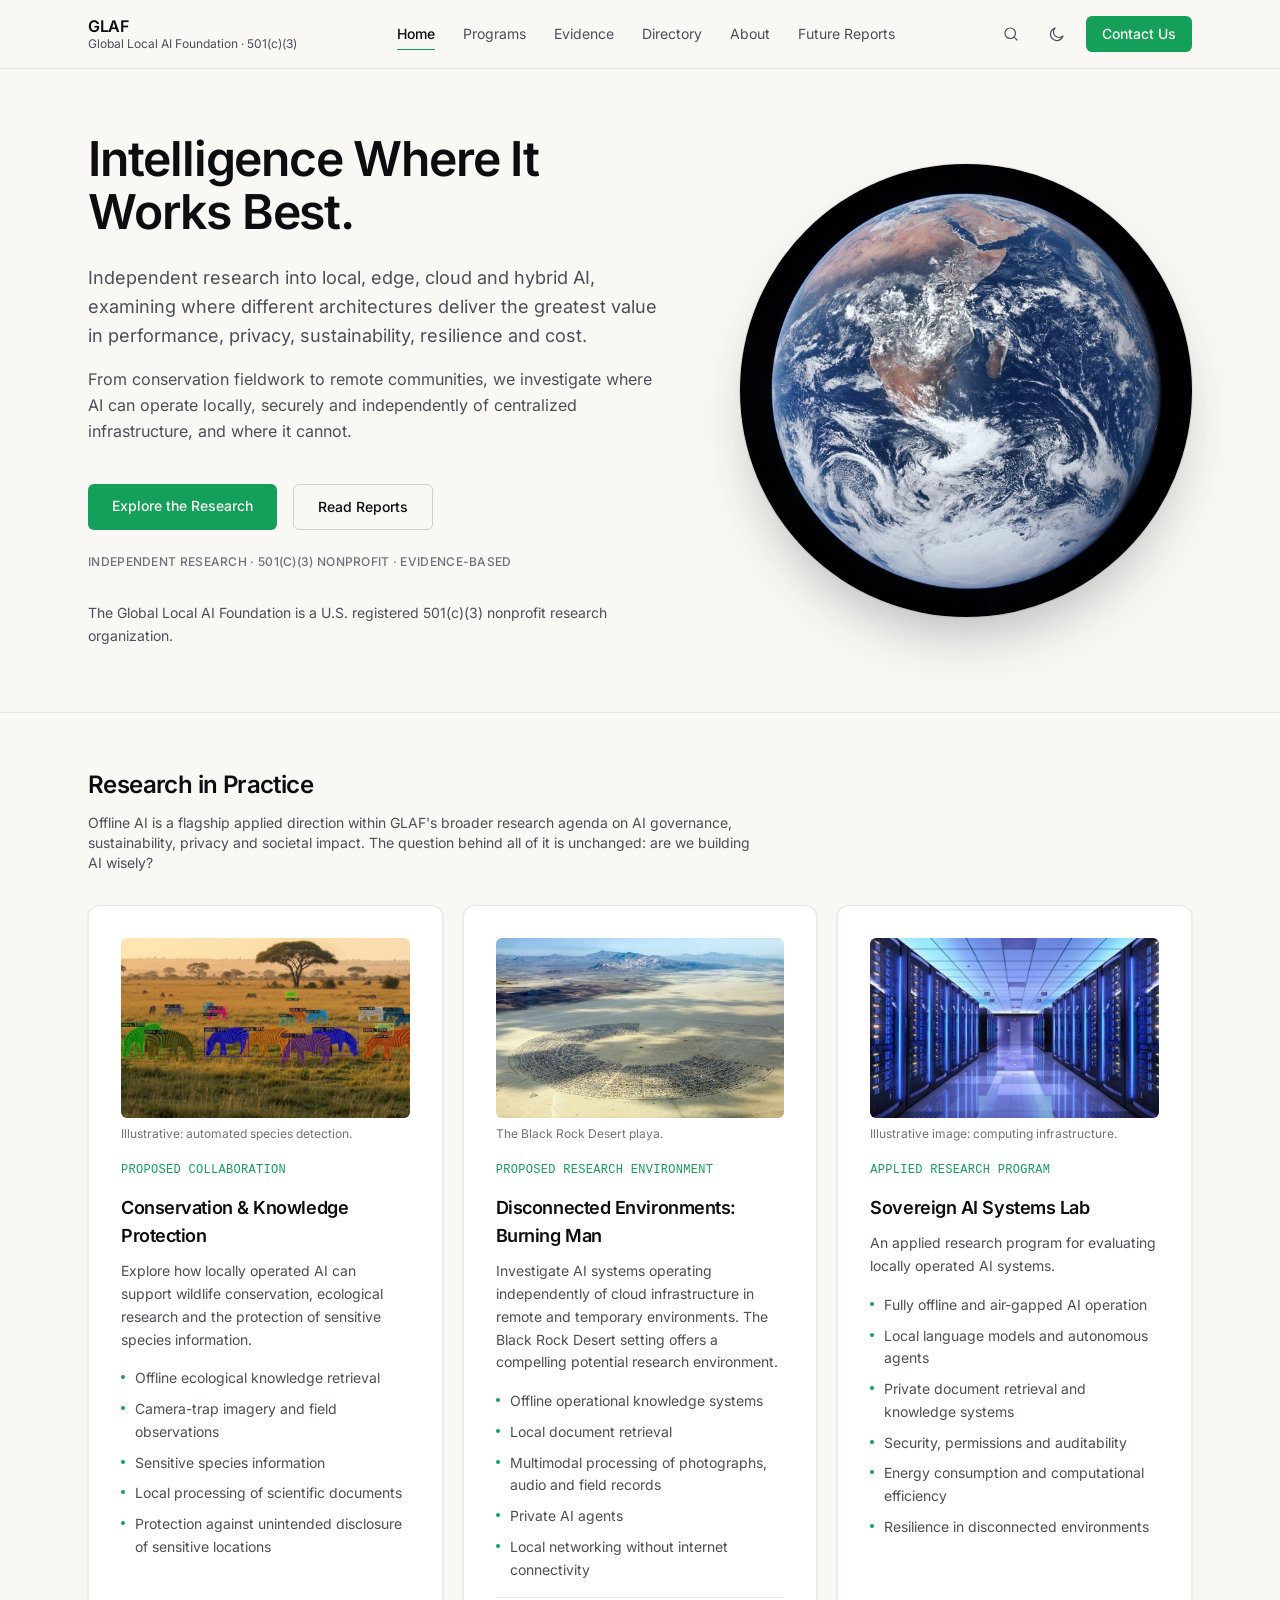
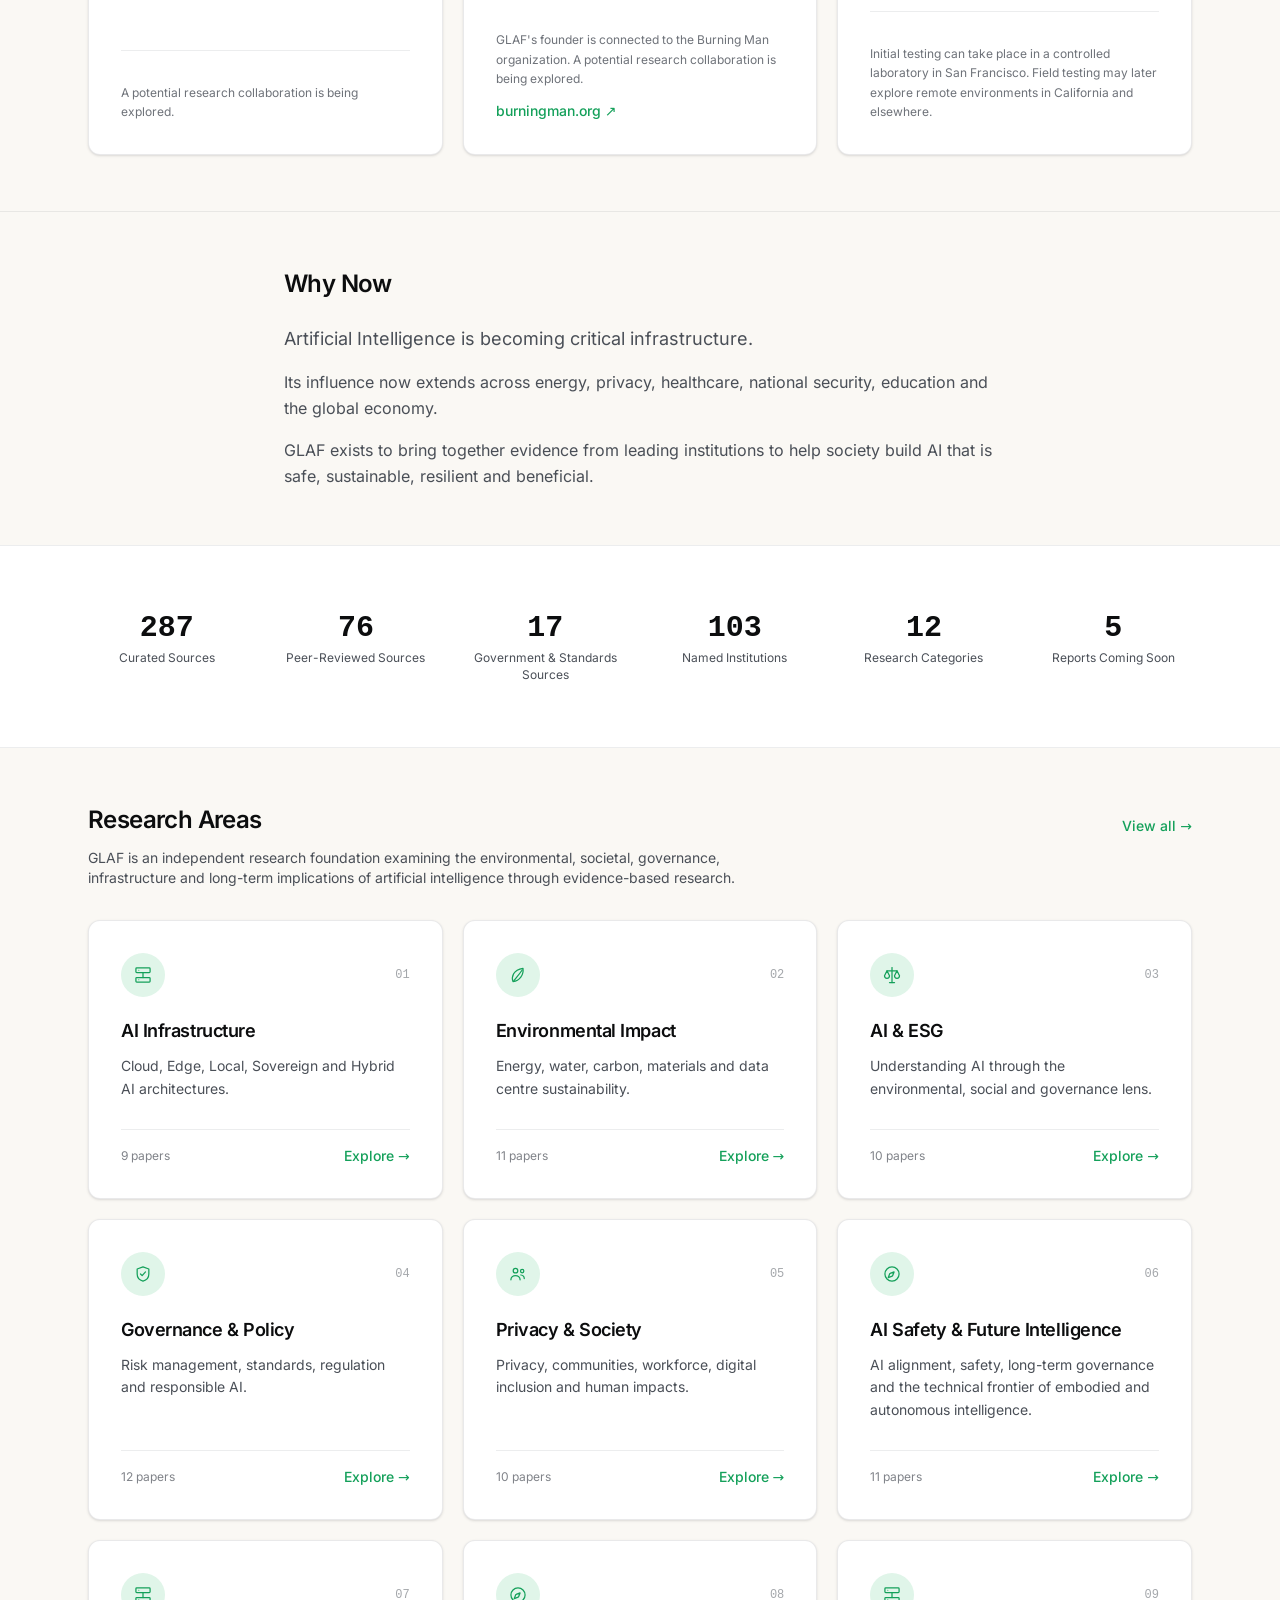
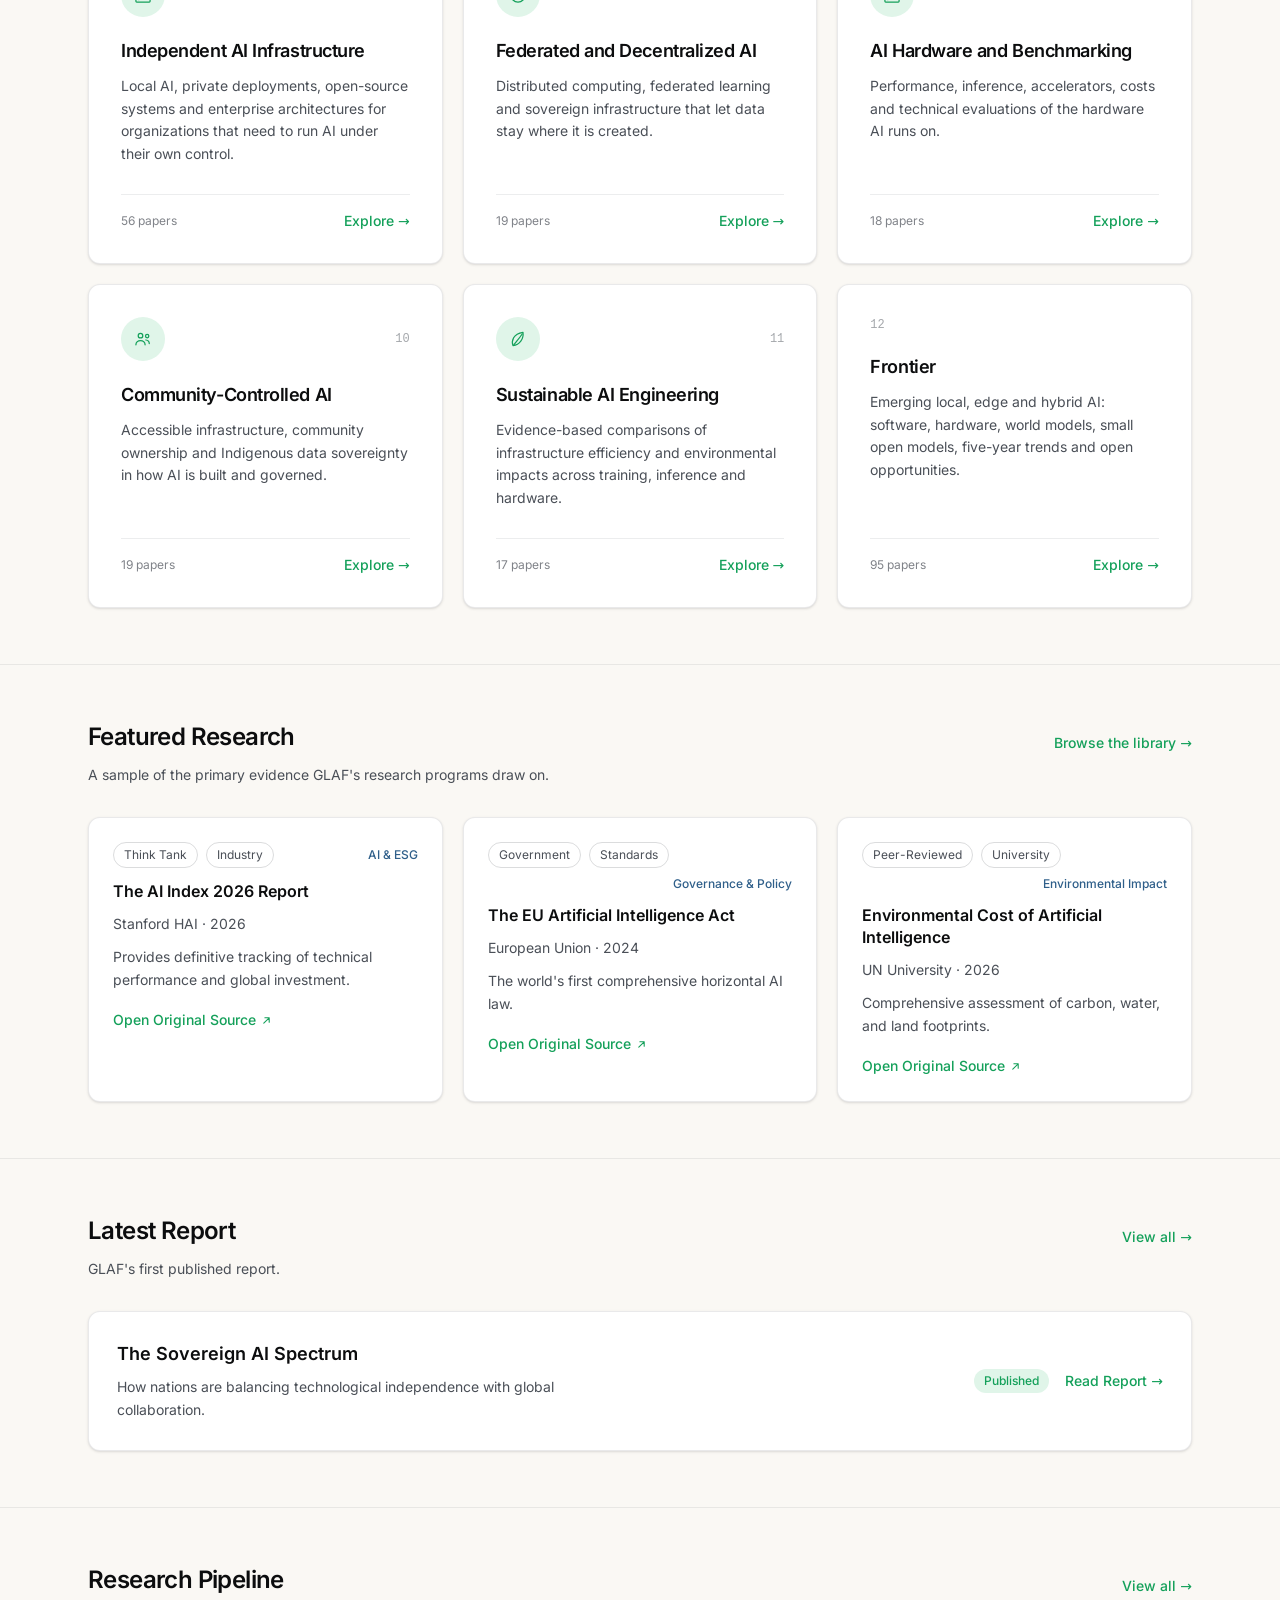
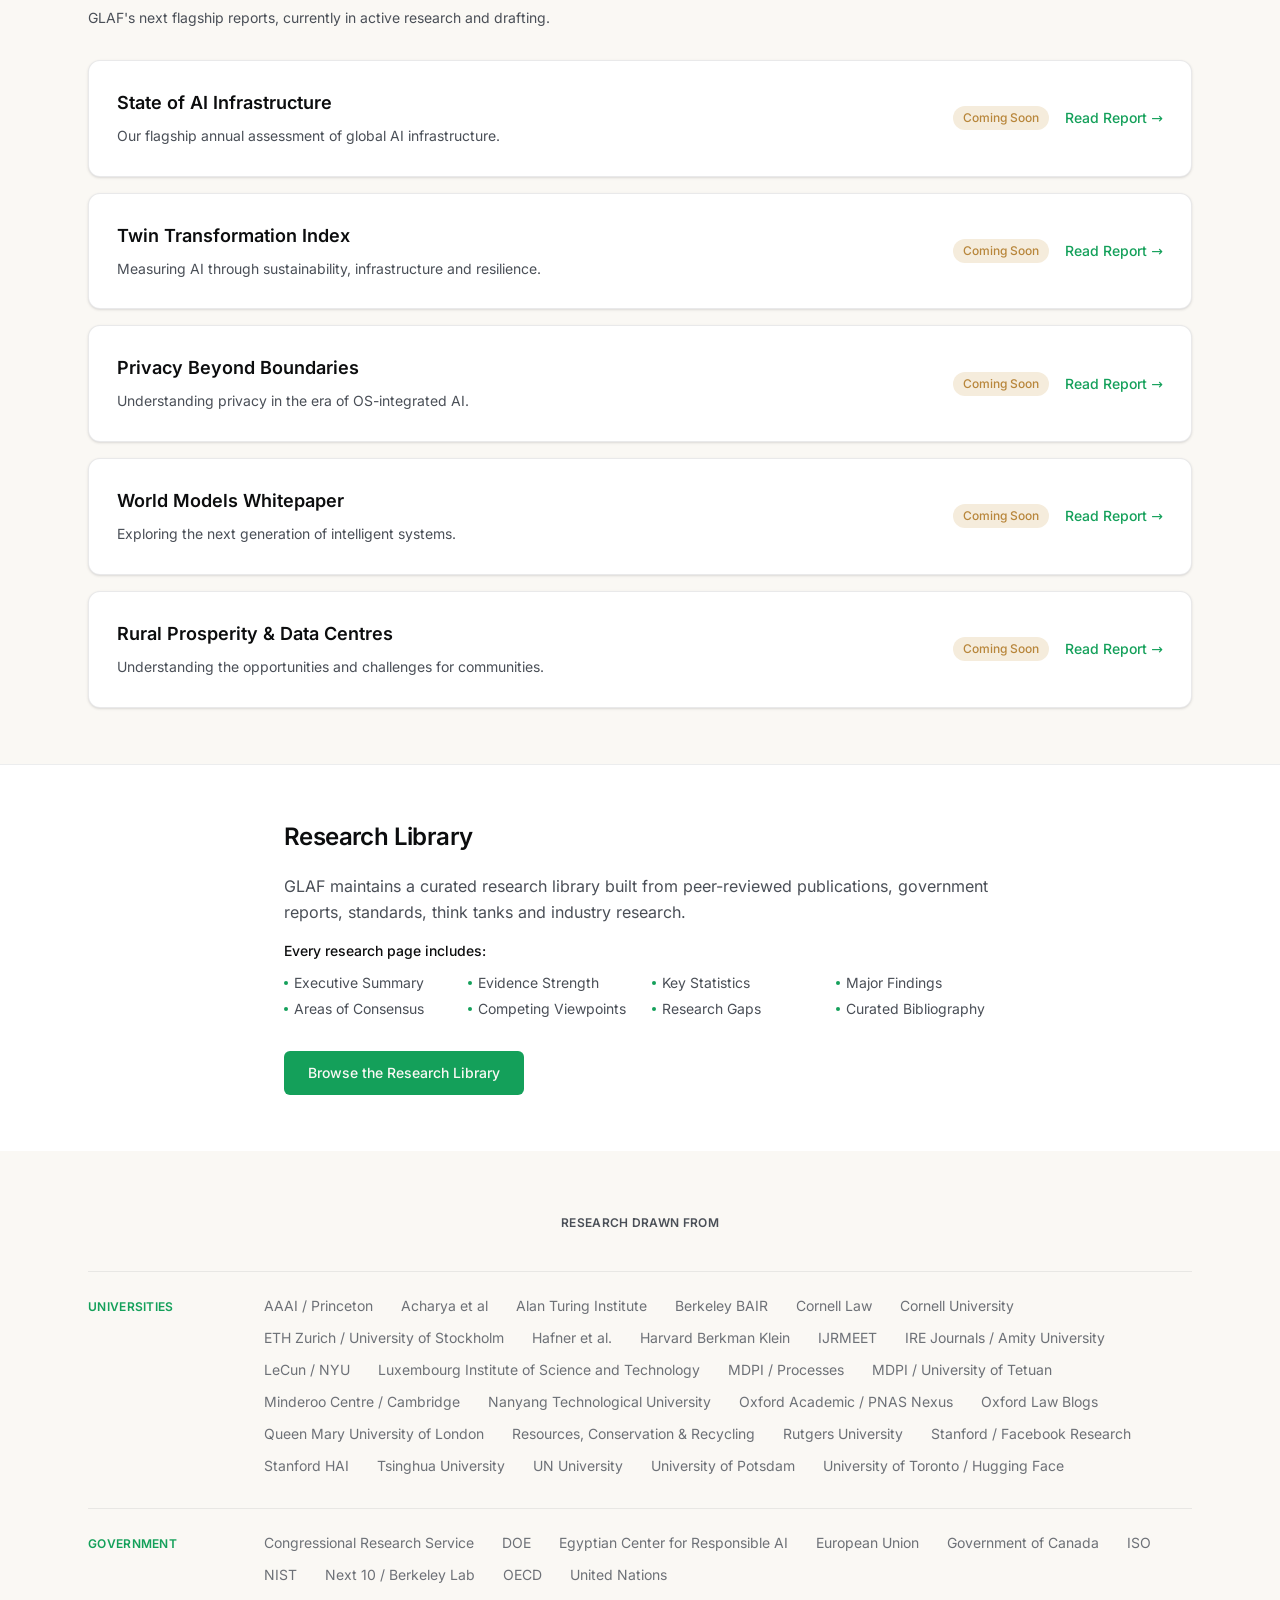
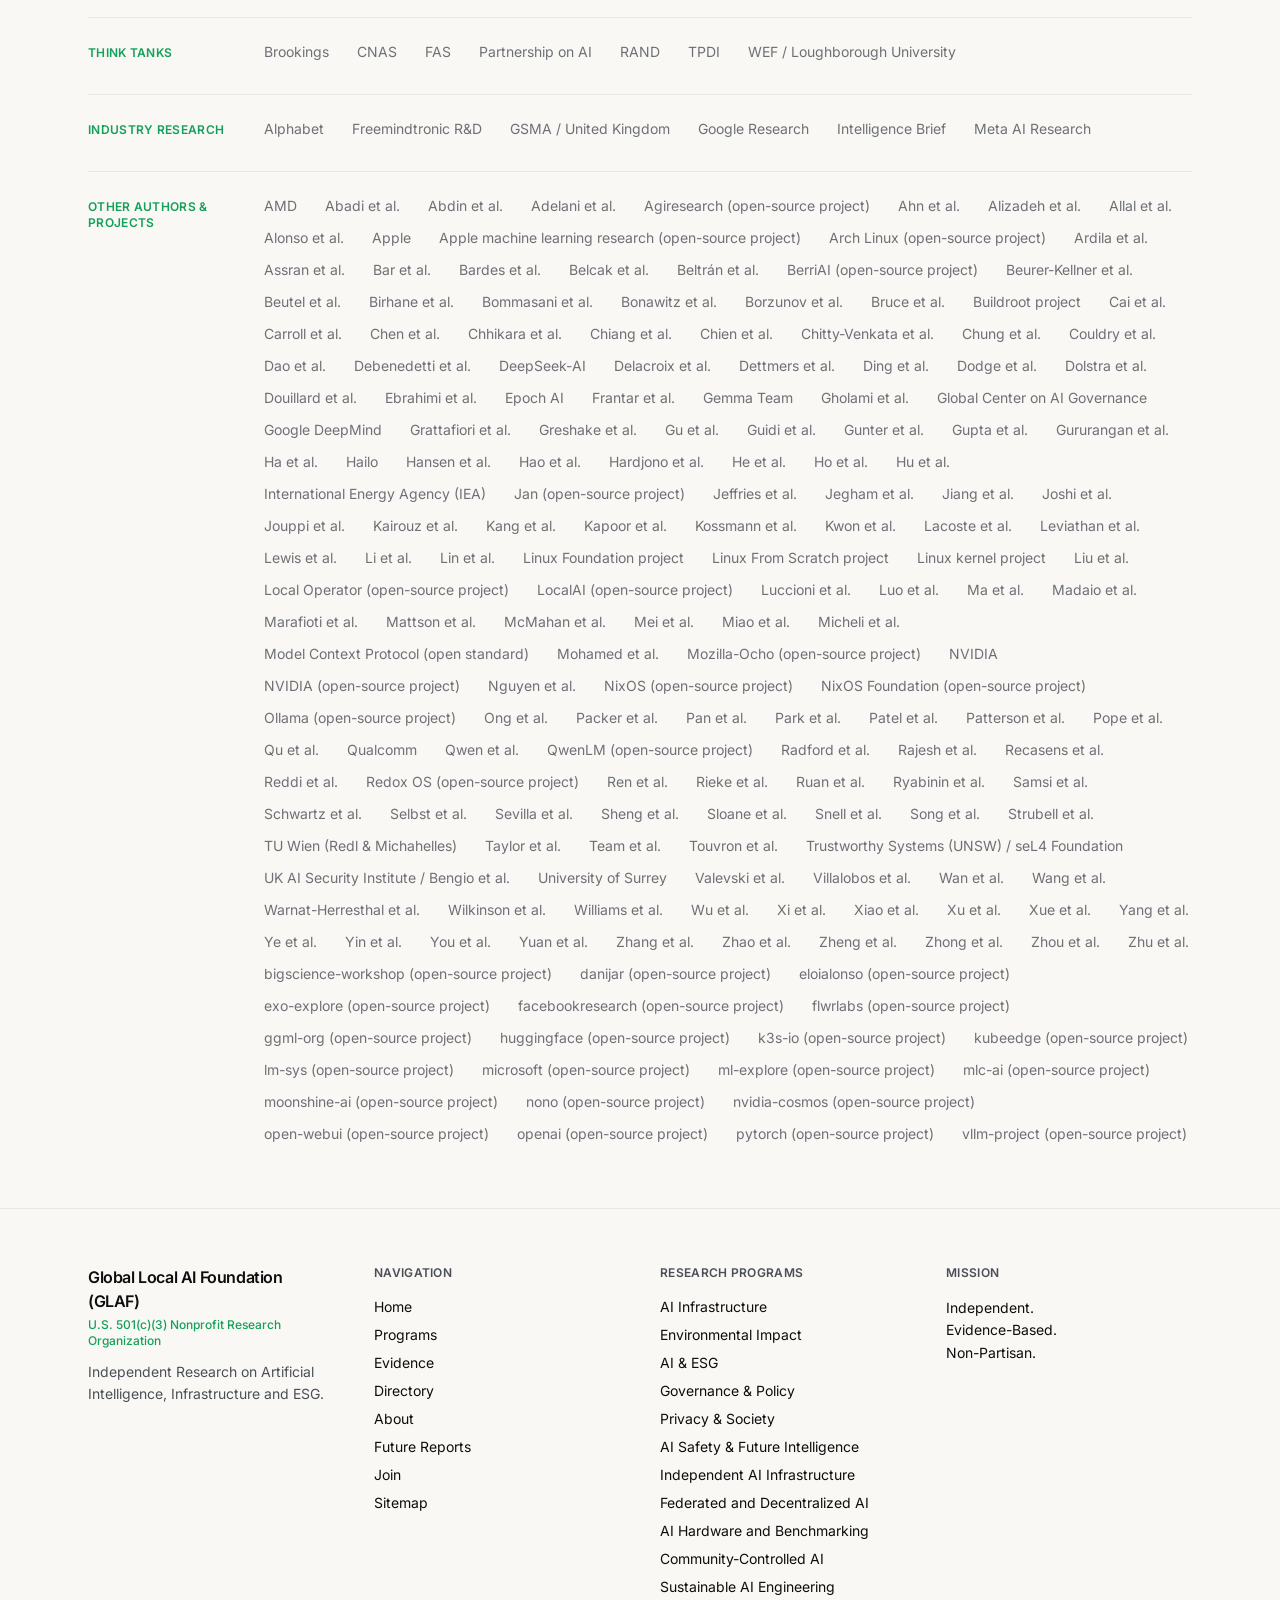
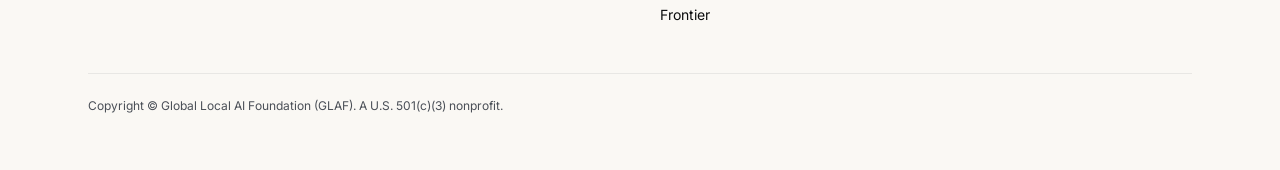
==== commit 79feec18: "Rename Program 12 to Frontier; add world models, small open models, five-year outlook and opportunit" ====
--- a/index.html
+++ b/index.html
@@ -19,7 +19,7 @@
     <meta name="twitter:description" content="Artificial Intelligence is reshaping civilization. Are we building it wisely? Independent, evidence-based research from the Global Local AI Foundation, a U.S. 501(c)(3) nonprofit." />
     <meta name="twitter:image" content="https://globallocalai.org/og-image.jpg" />
     <title>GLAF — Global Local AI Foundation</title>
-    <script type="module" crossorigin src="./assets/index-1197364a.js"></script>
+    <script type="module" crossorigin src="./assets/index-d88d64b8.js"></script>
     <link rel="stylesheet" crossorigin href="./assets/index-DmS-kGXQ.css">
   </head>
   <body>
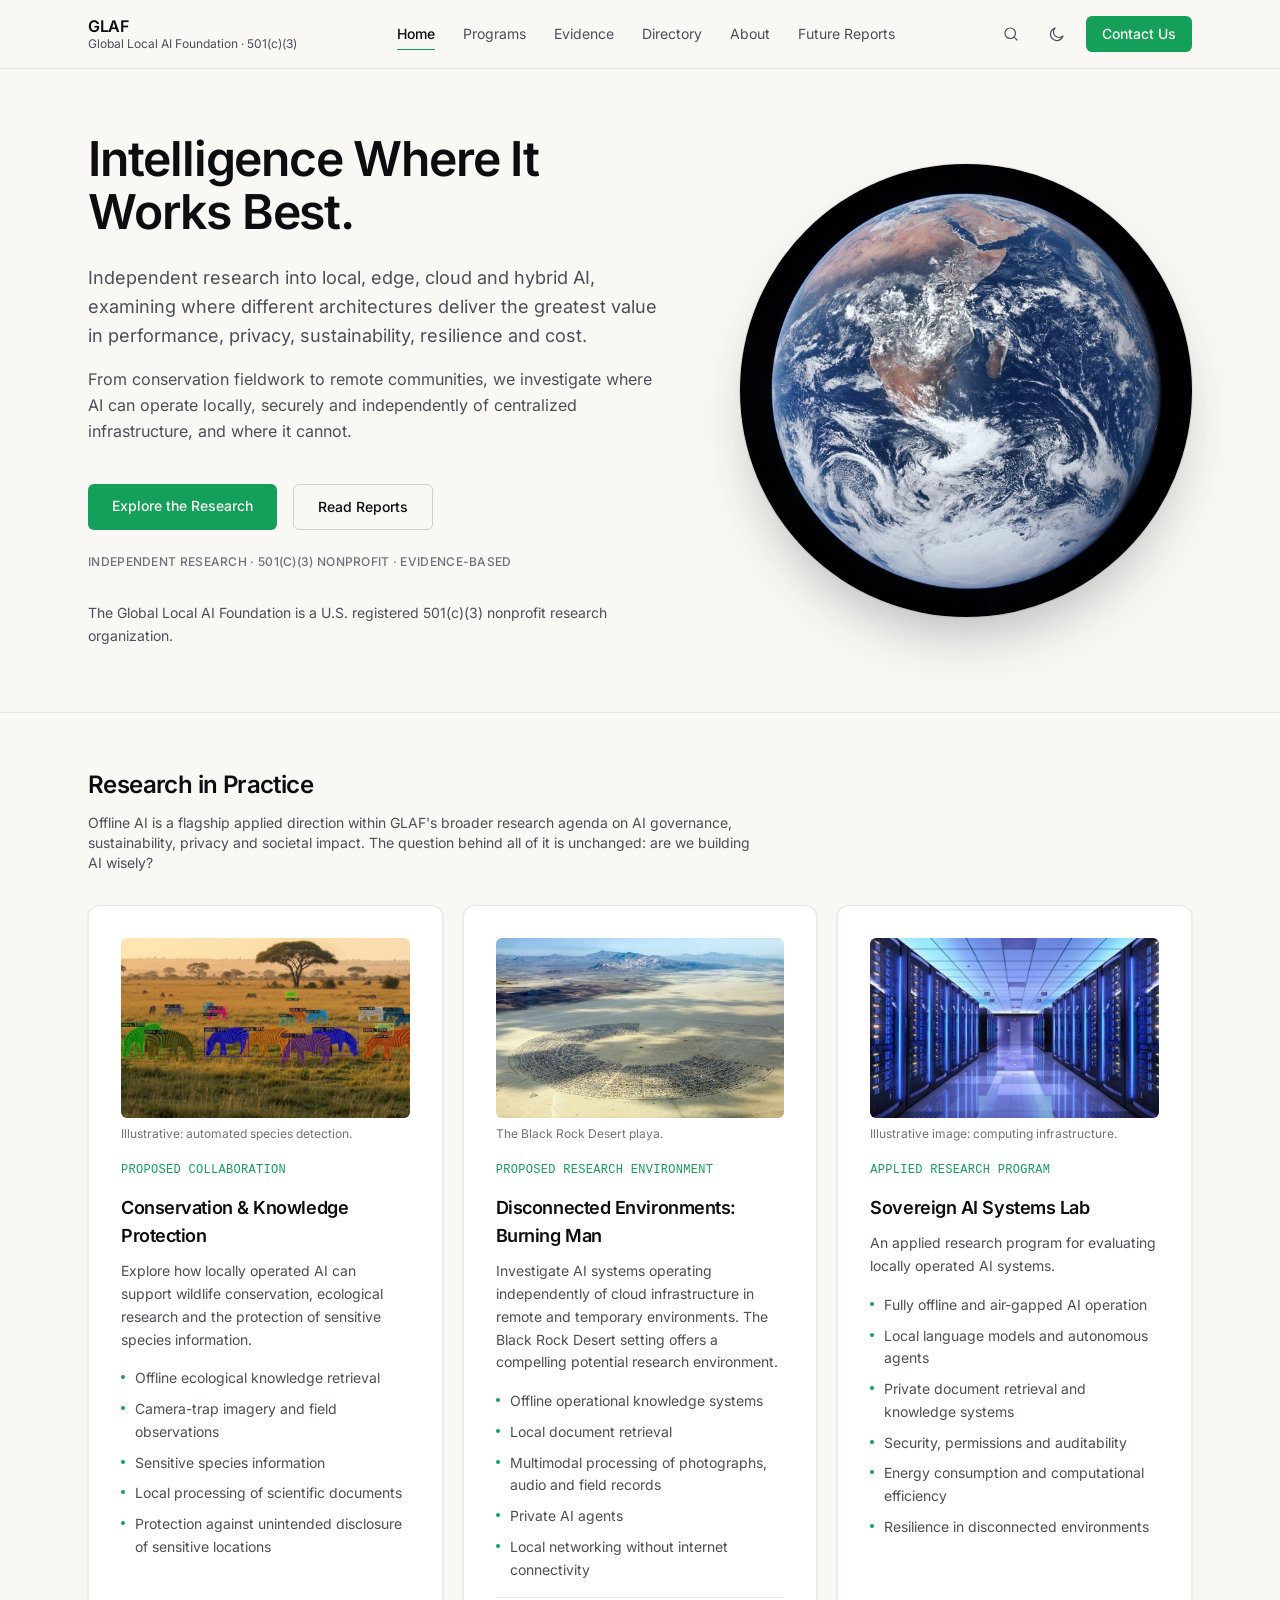
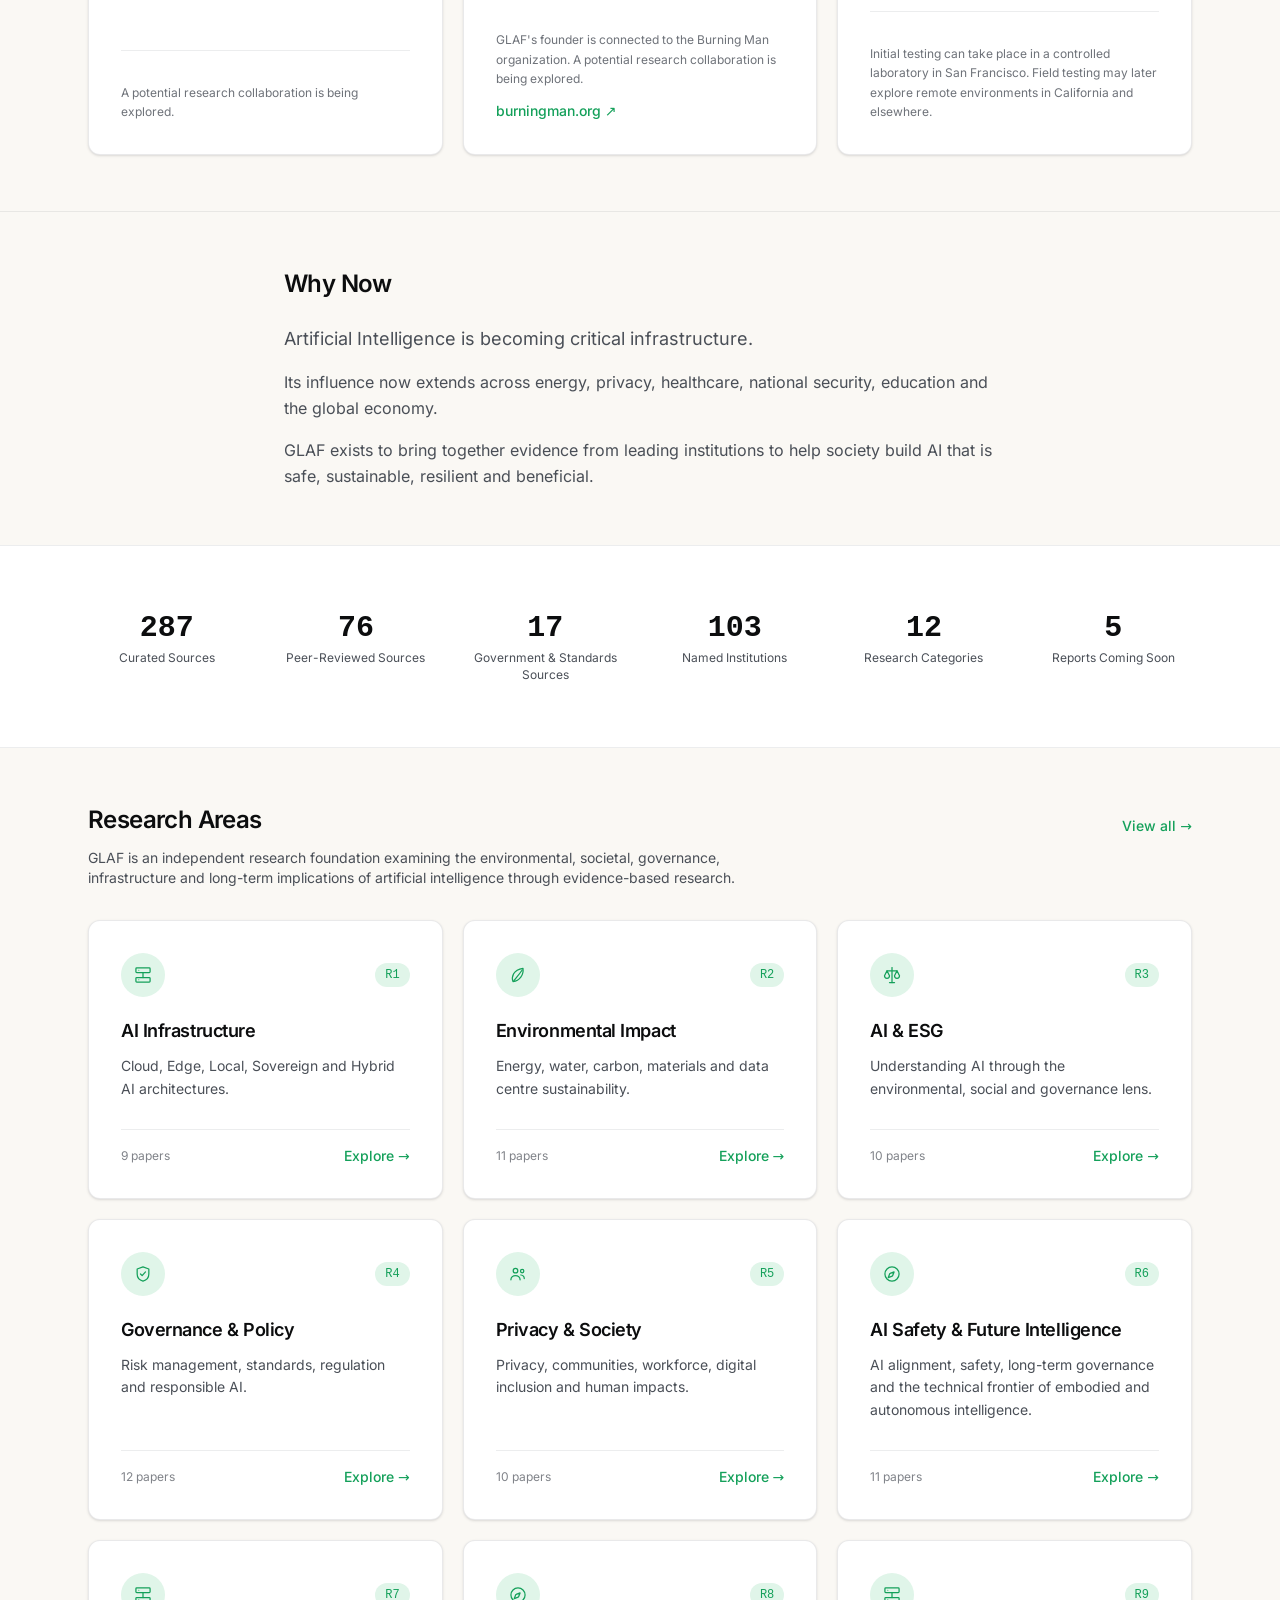
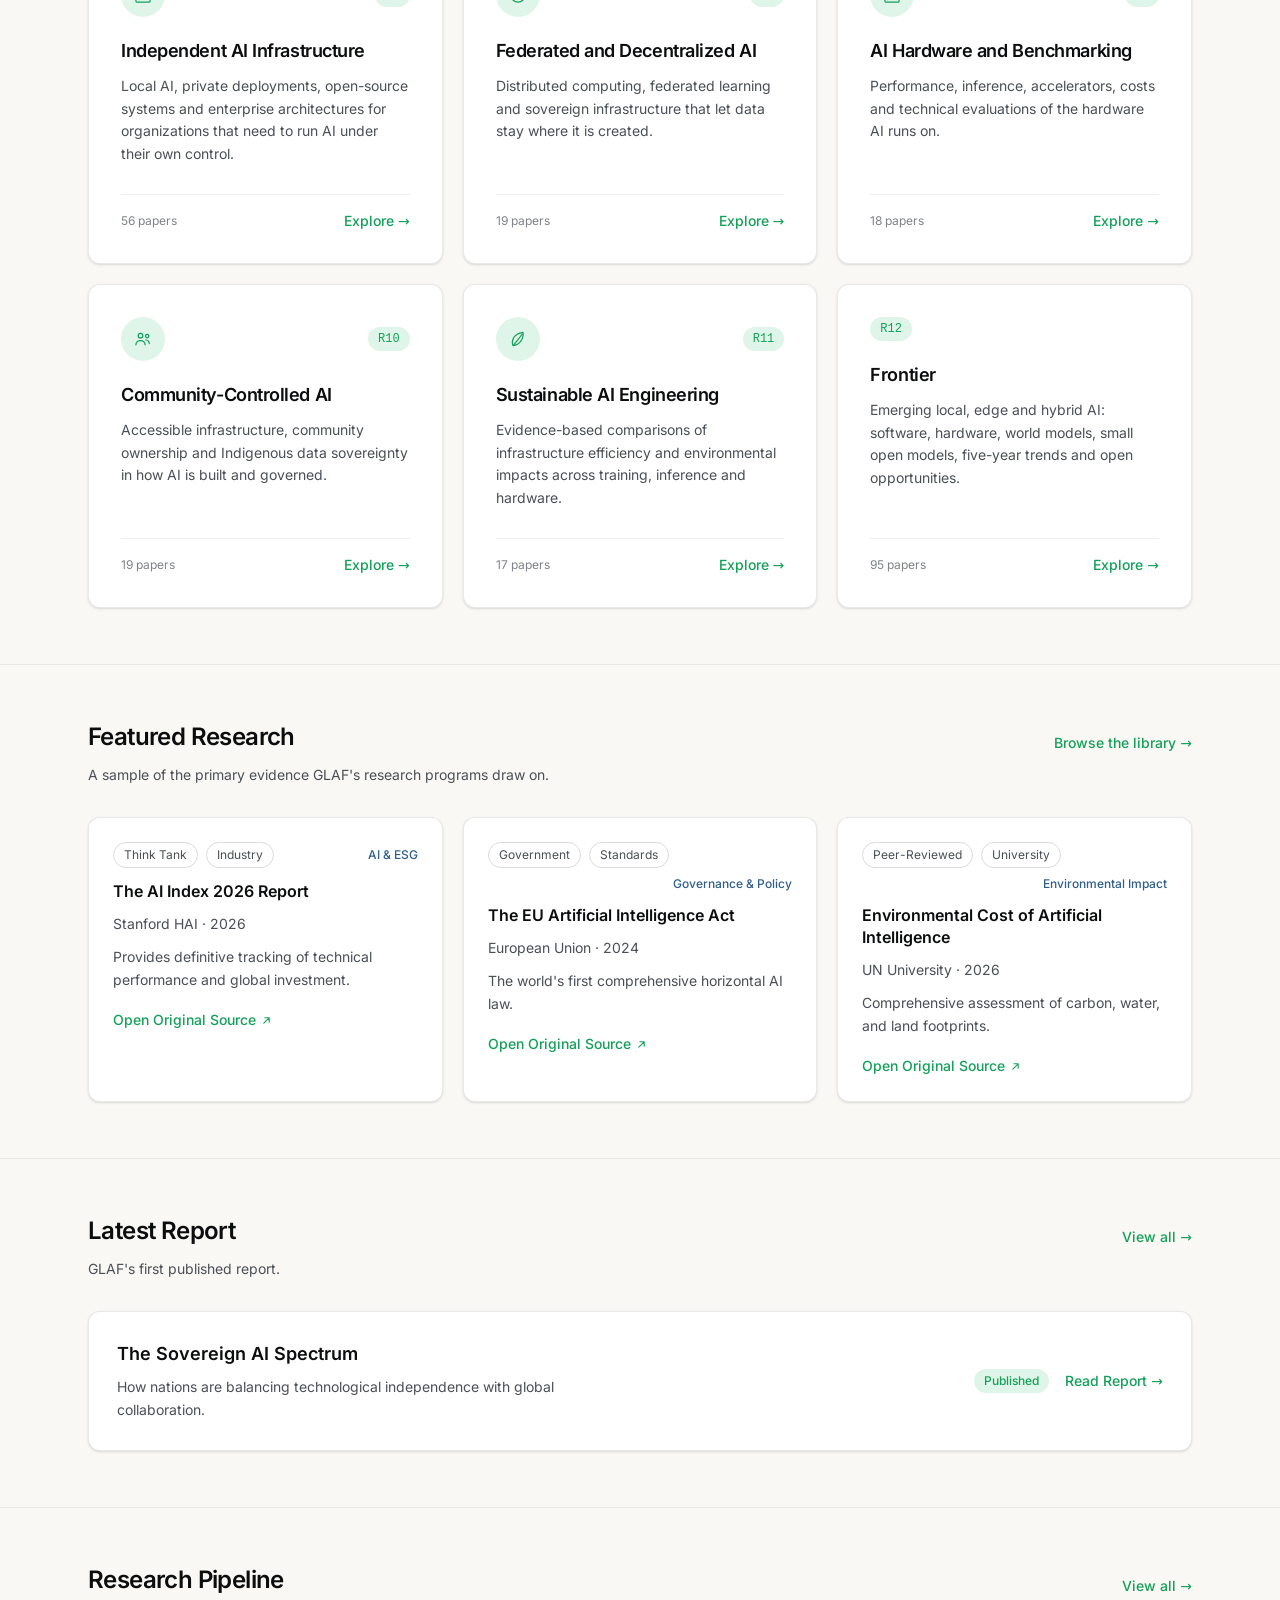
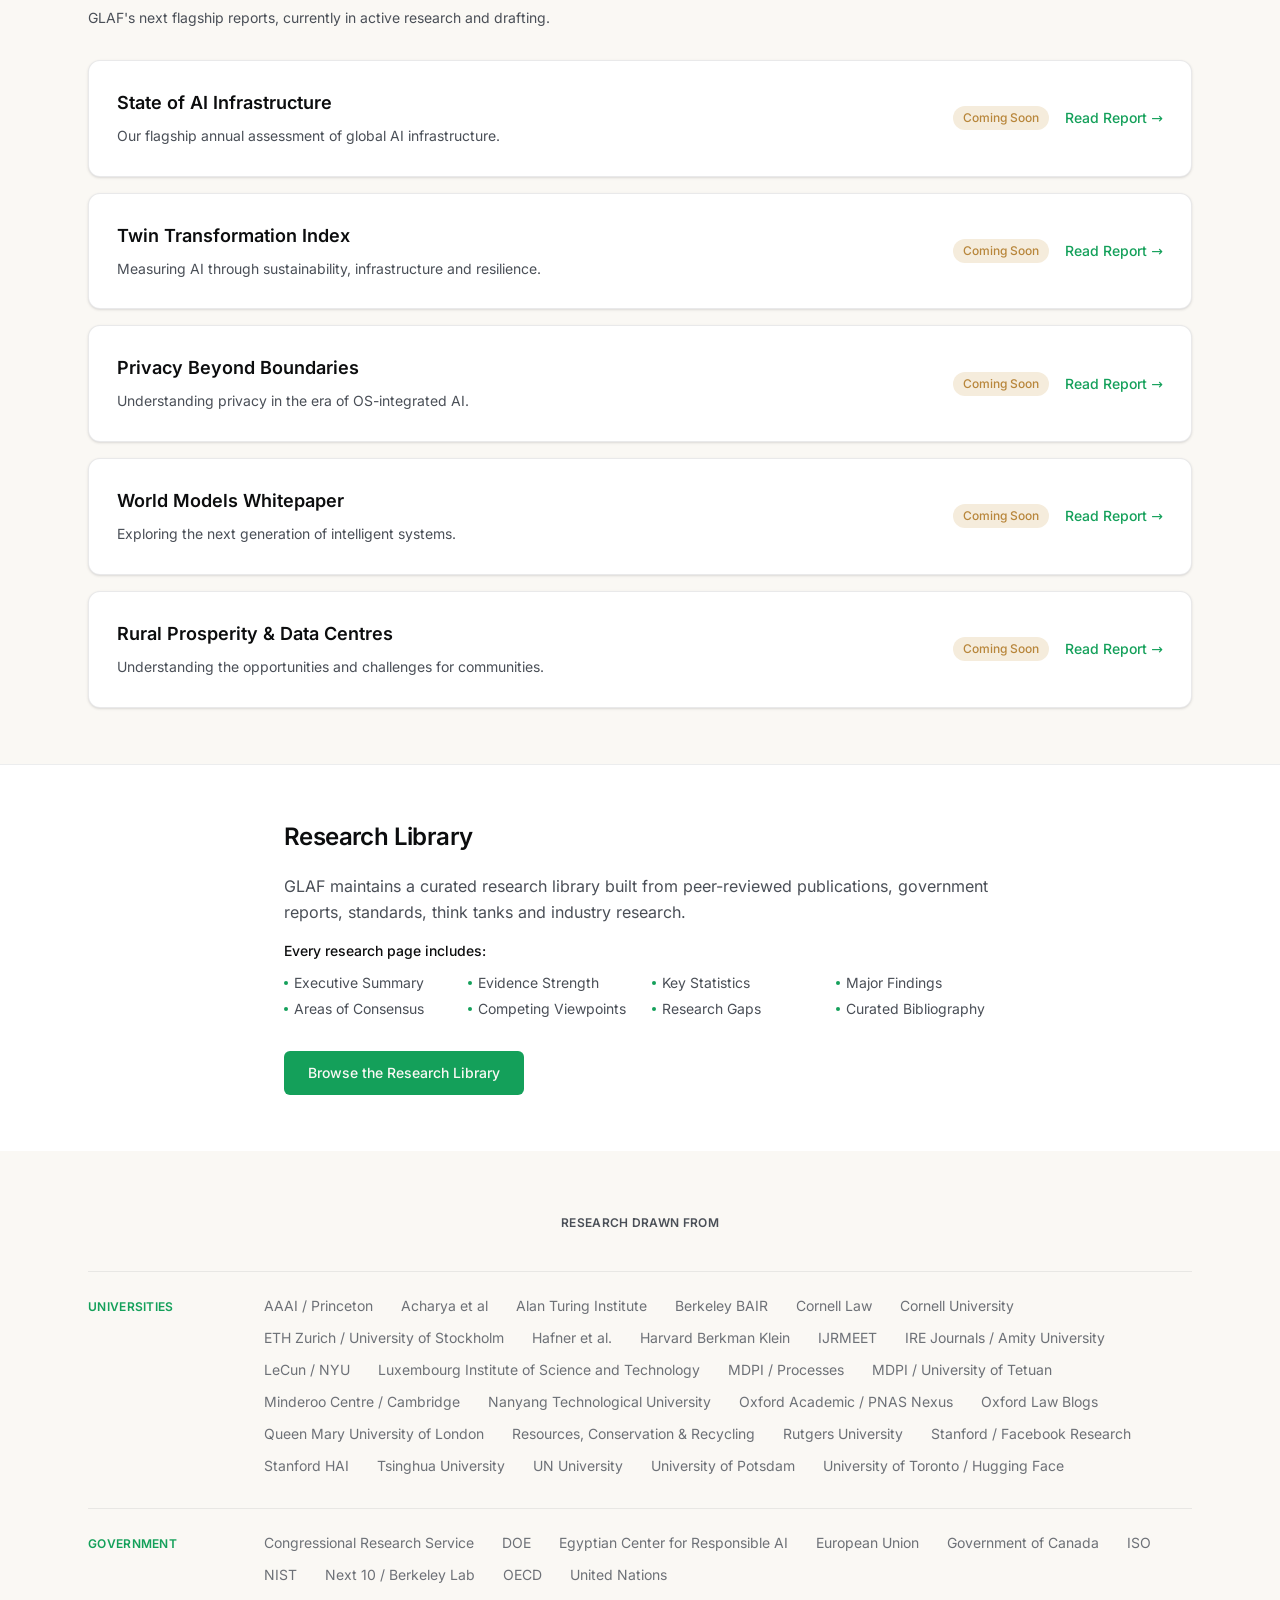
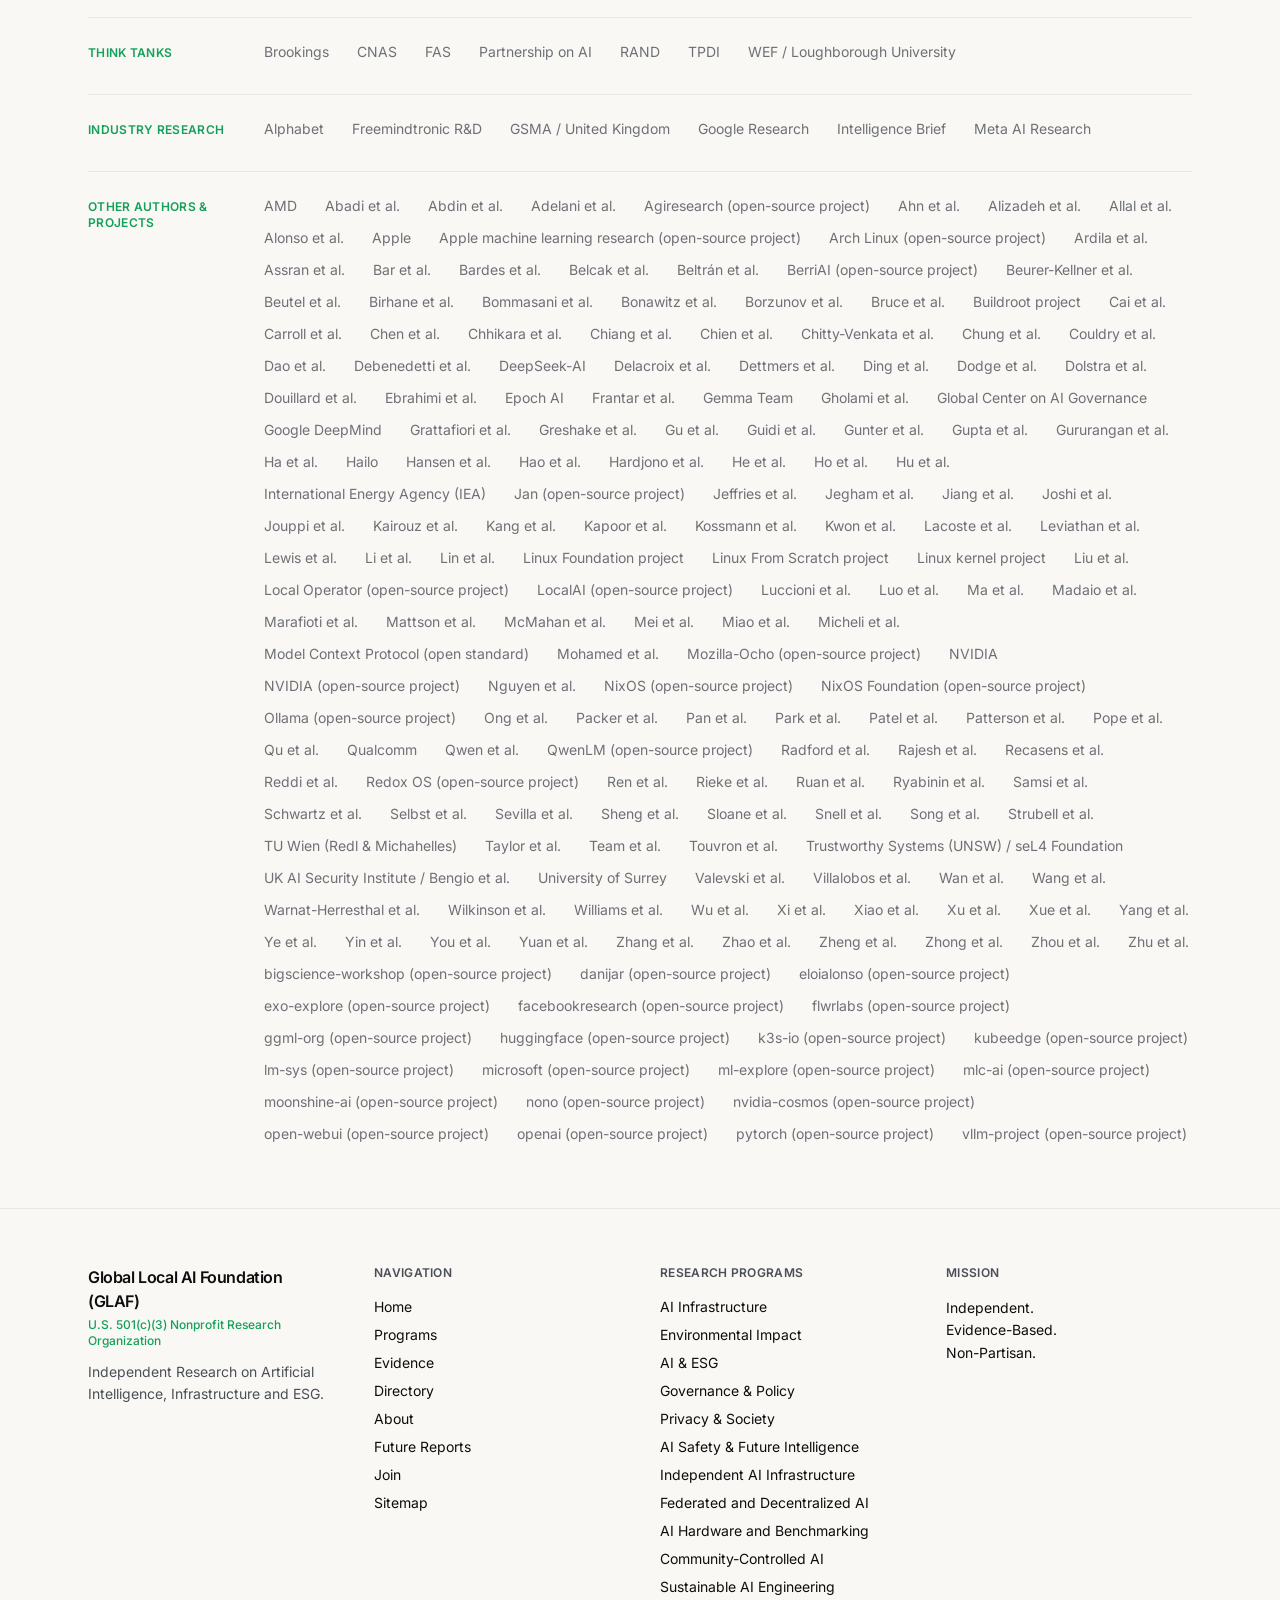
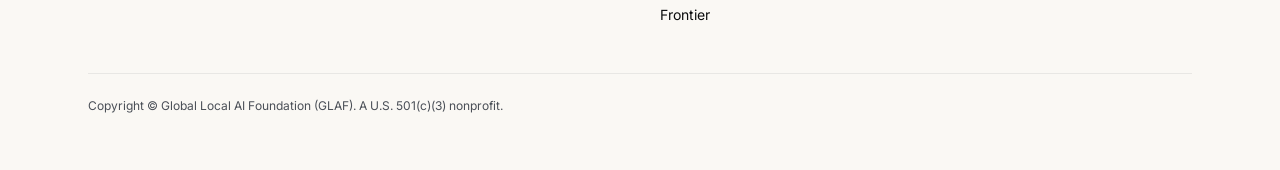
==== commit 0a06d8f8: "Add R1-R12 tags to research cards and D1-D9 tags to directory groups and cards (not published) Co-Au" ====
--- a/index.html
+++ b/index.html
@@ -19,7 +19,7 @@
     <meta name="twitter:description" content="Artificial Intelligence is reshaping civilization. Are we building it wisely? Independent, evidence-based research from the Global Local AI Foundation, a U.S. 501(c)(3) nonprofit." />
     <meta name="twitter:image" content="https://globallocalai.org/og-image.jpg" />
     <title>GLAF — Global Local AI Foundation</title>
-    <script type="module" crossorigin src="./assets/index-d88d64b8.js"></script>
+    <script type="module" crossorigin src="./assets/index-d654a4a0.js"></script>
     <link rel="stylesheet" crossorigin href="./assets/index-DmS-kGXQ.css">
   </head>
   <body>
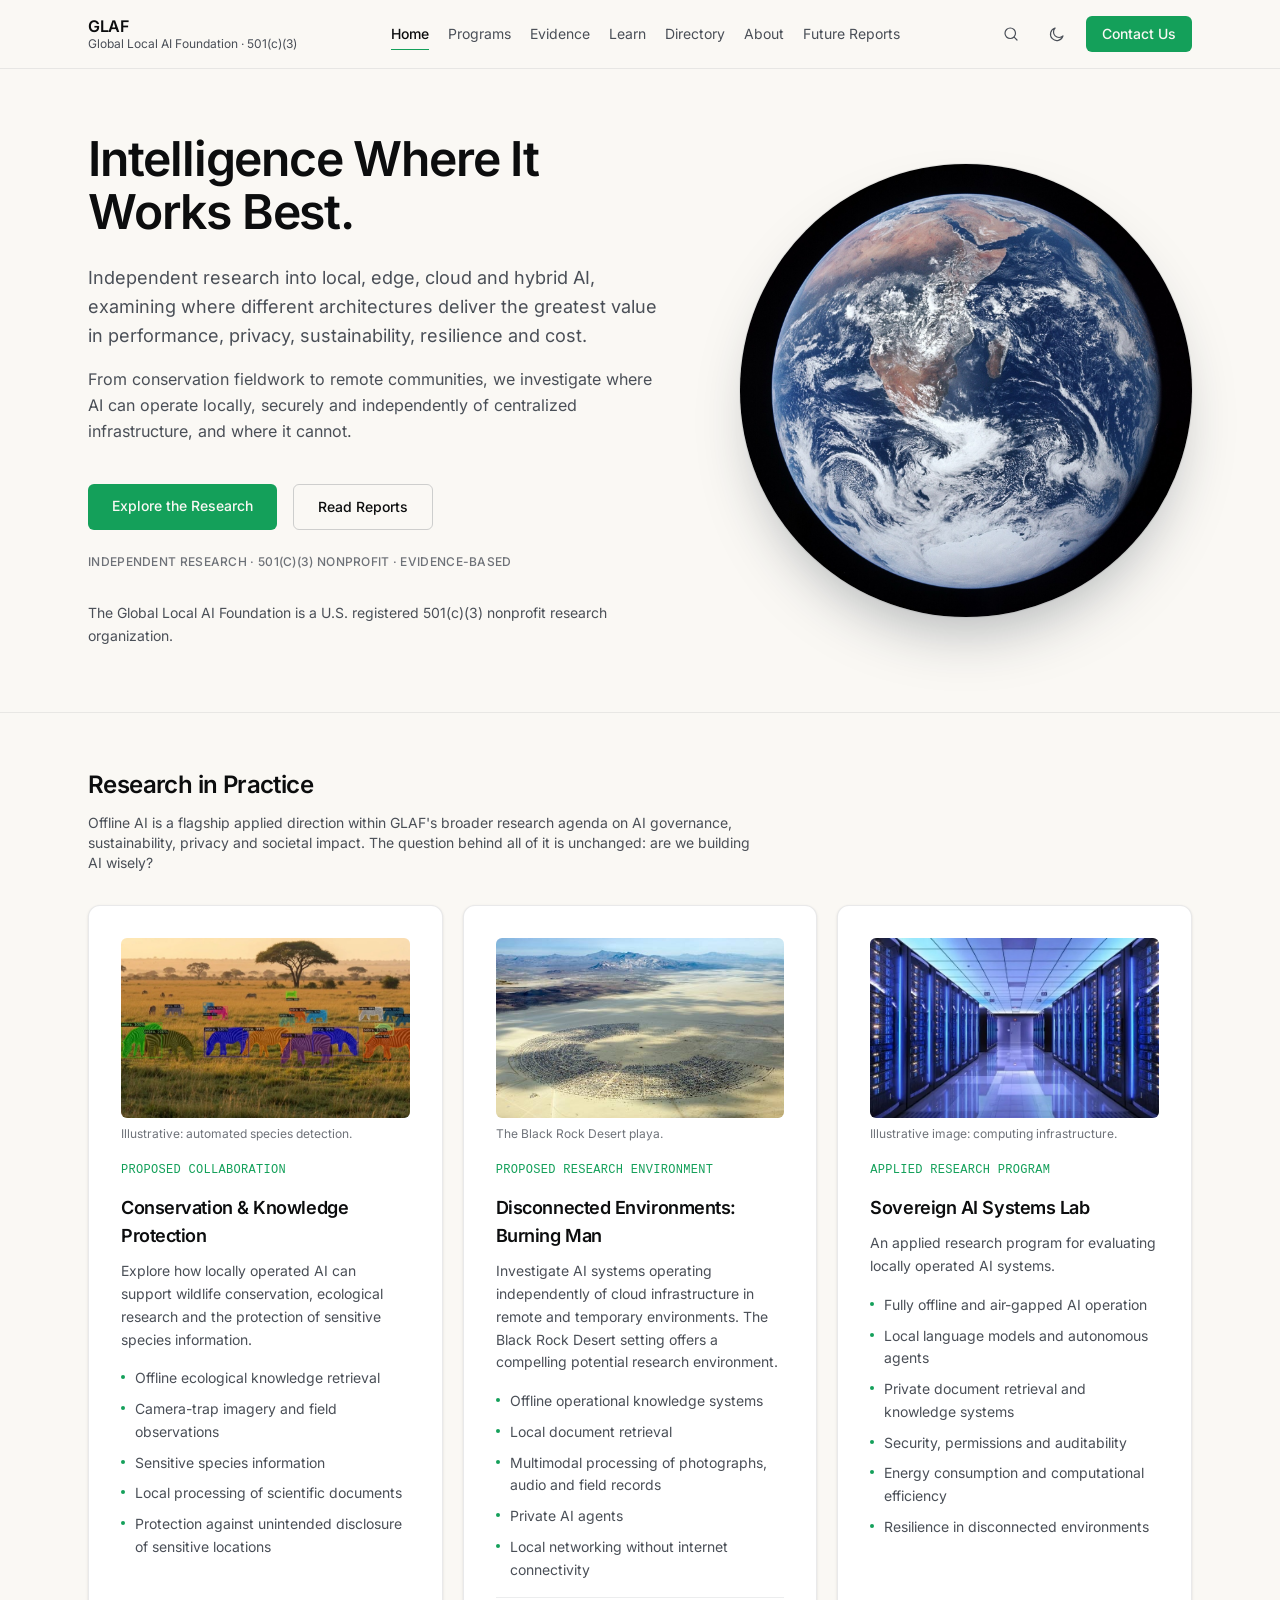
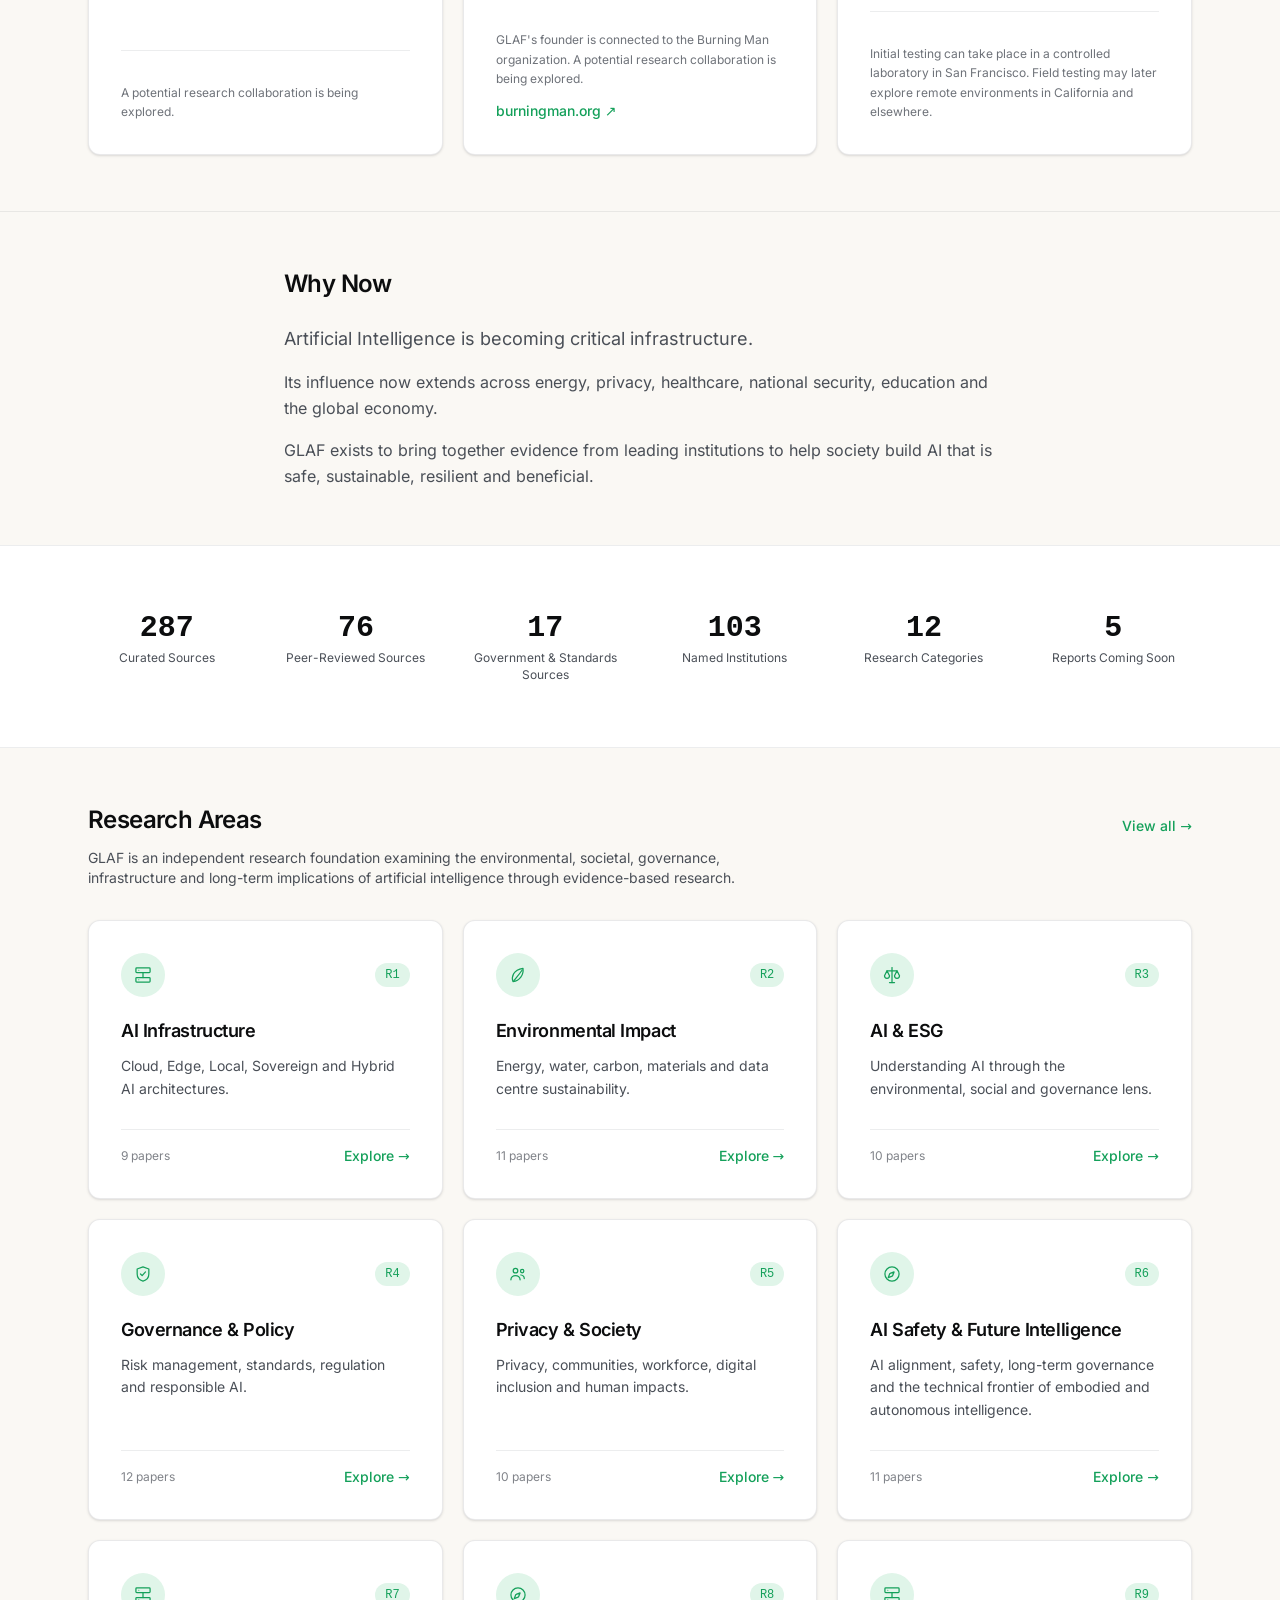
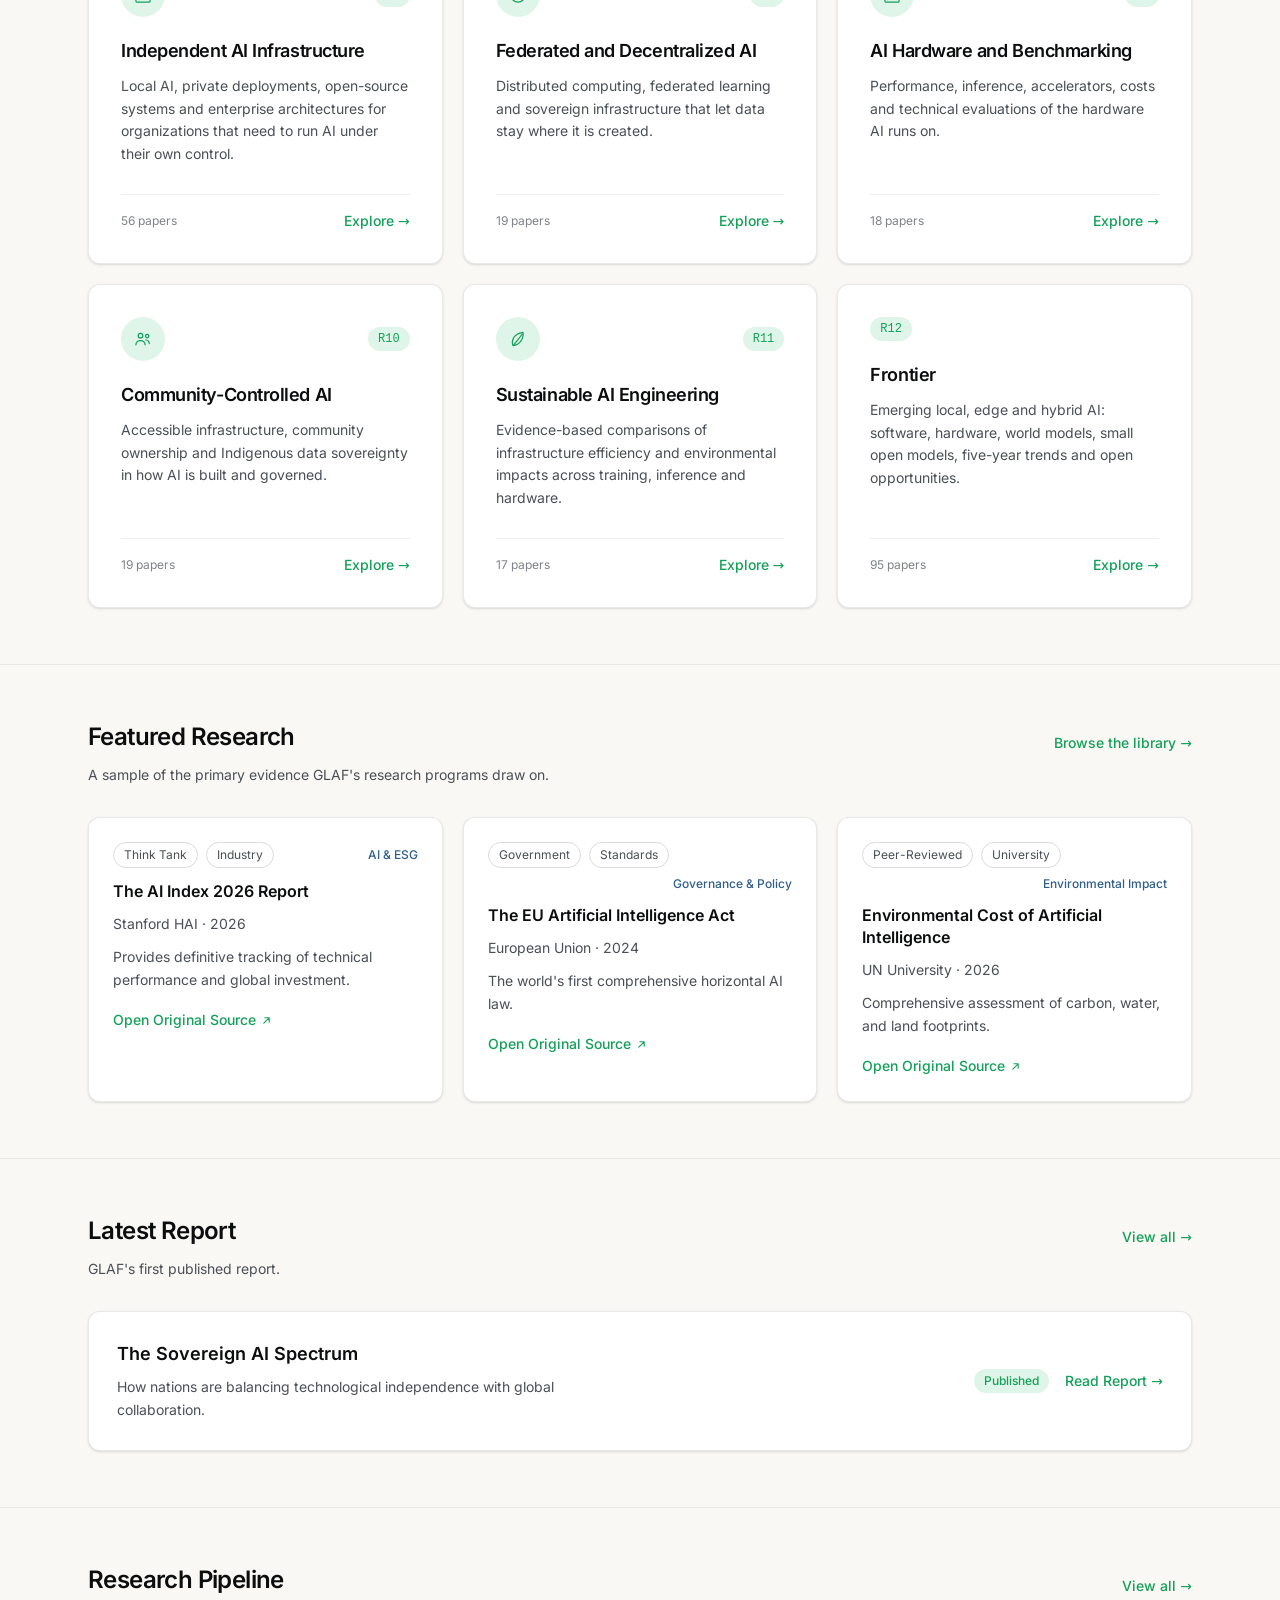
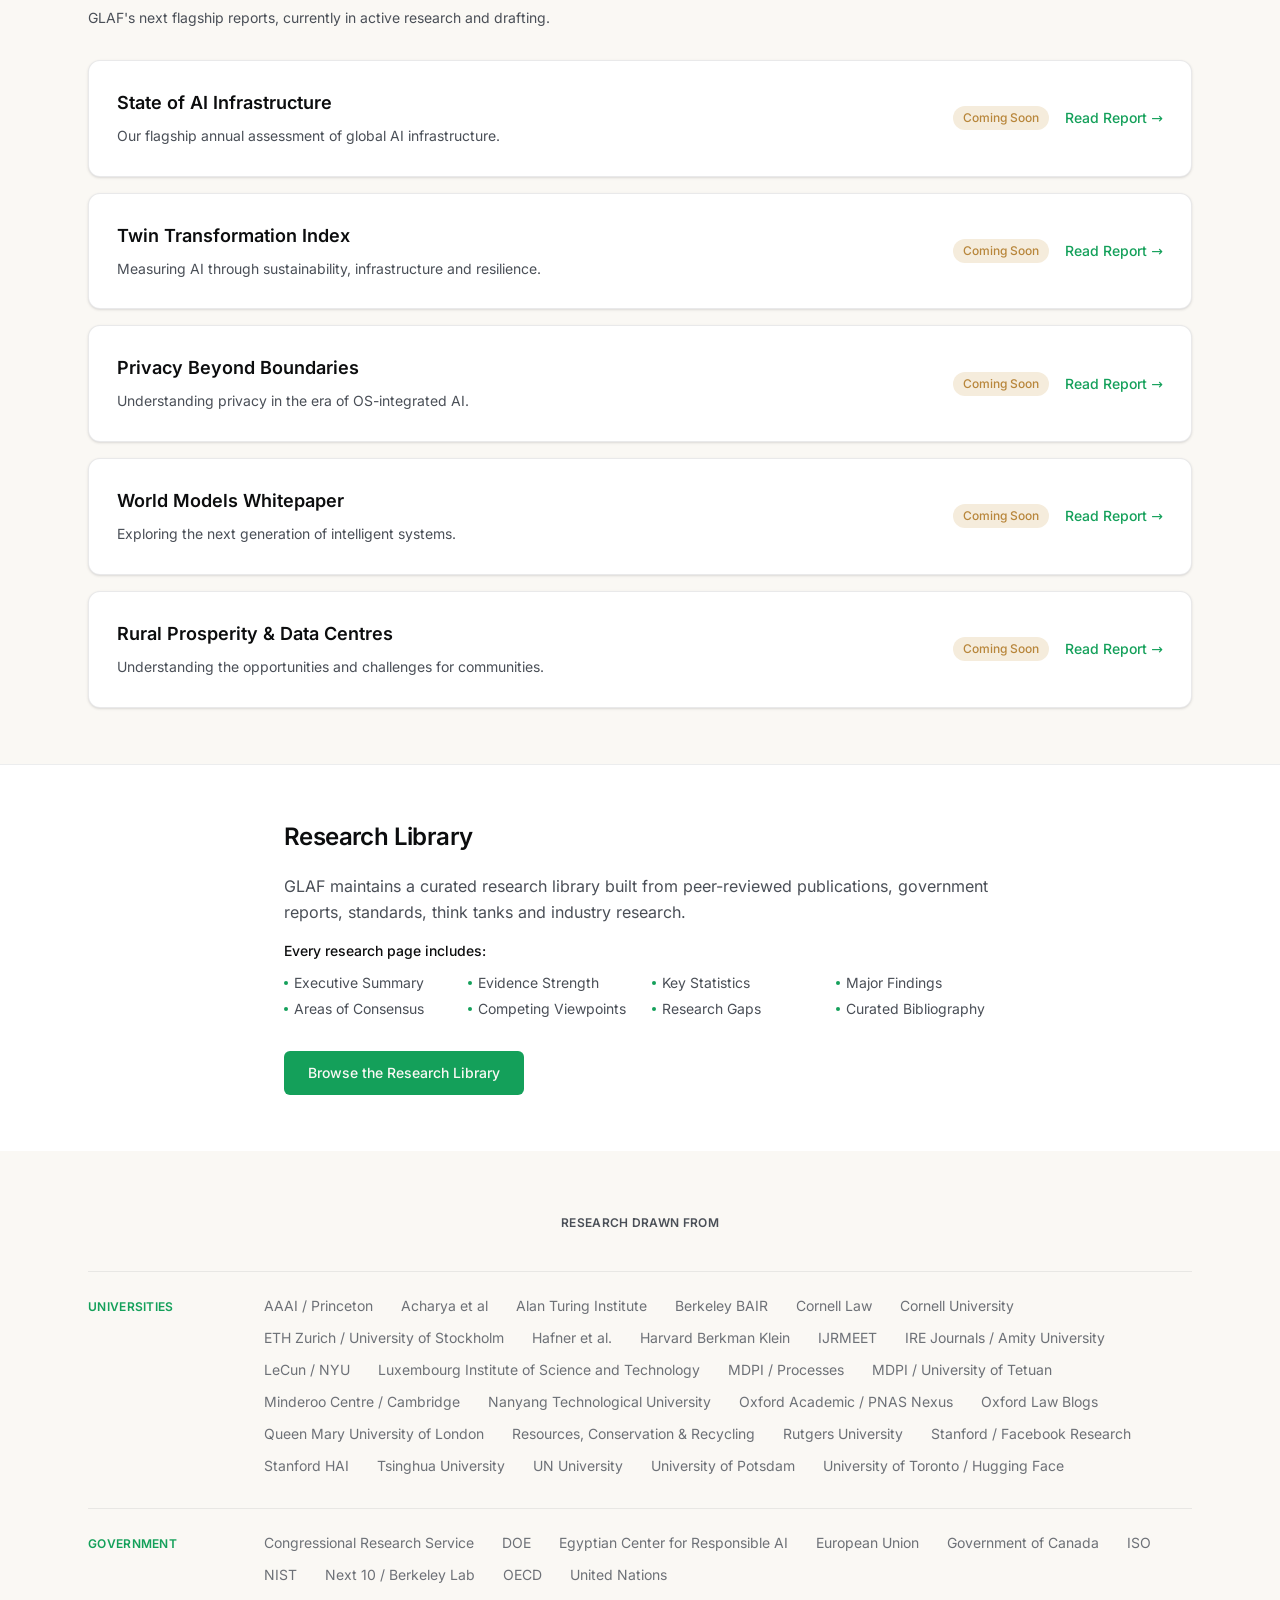
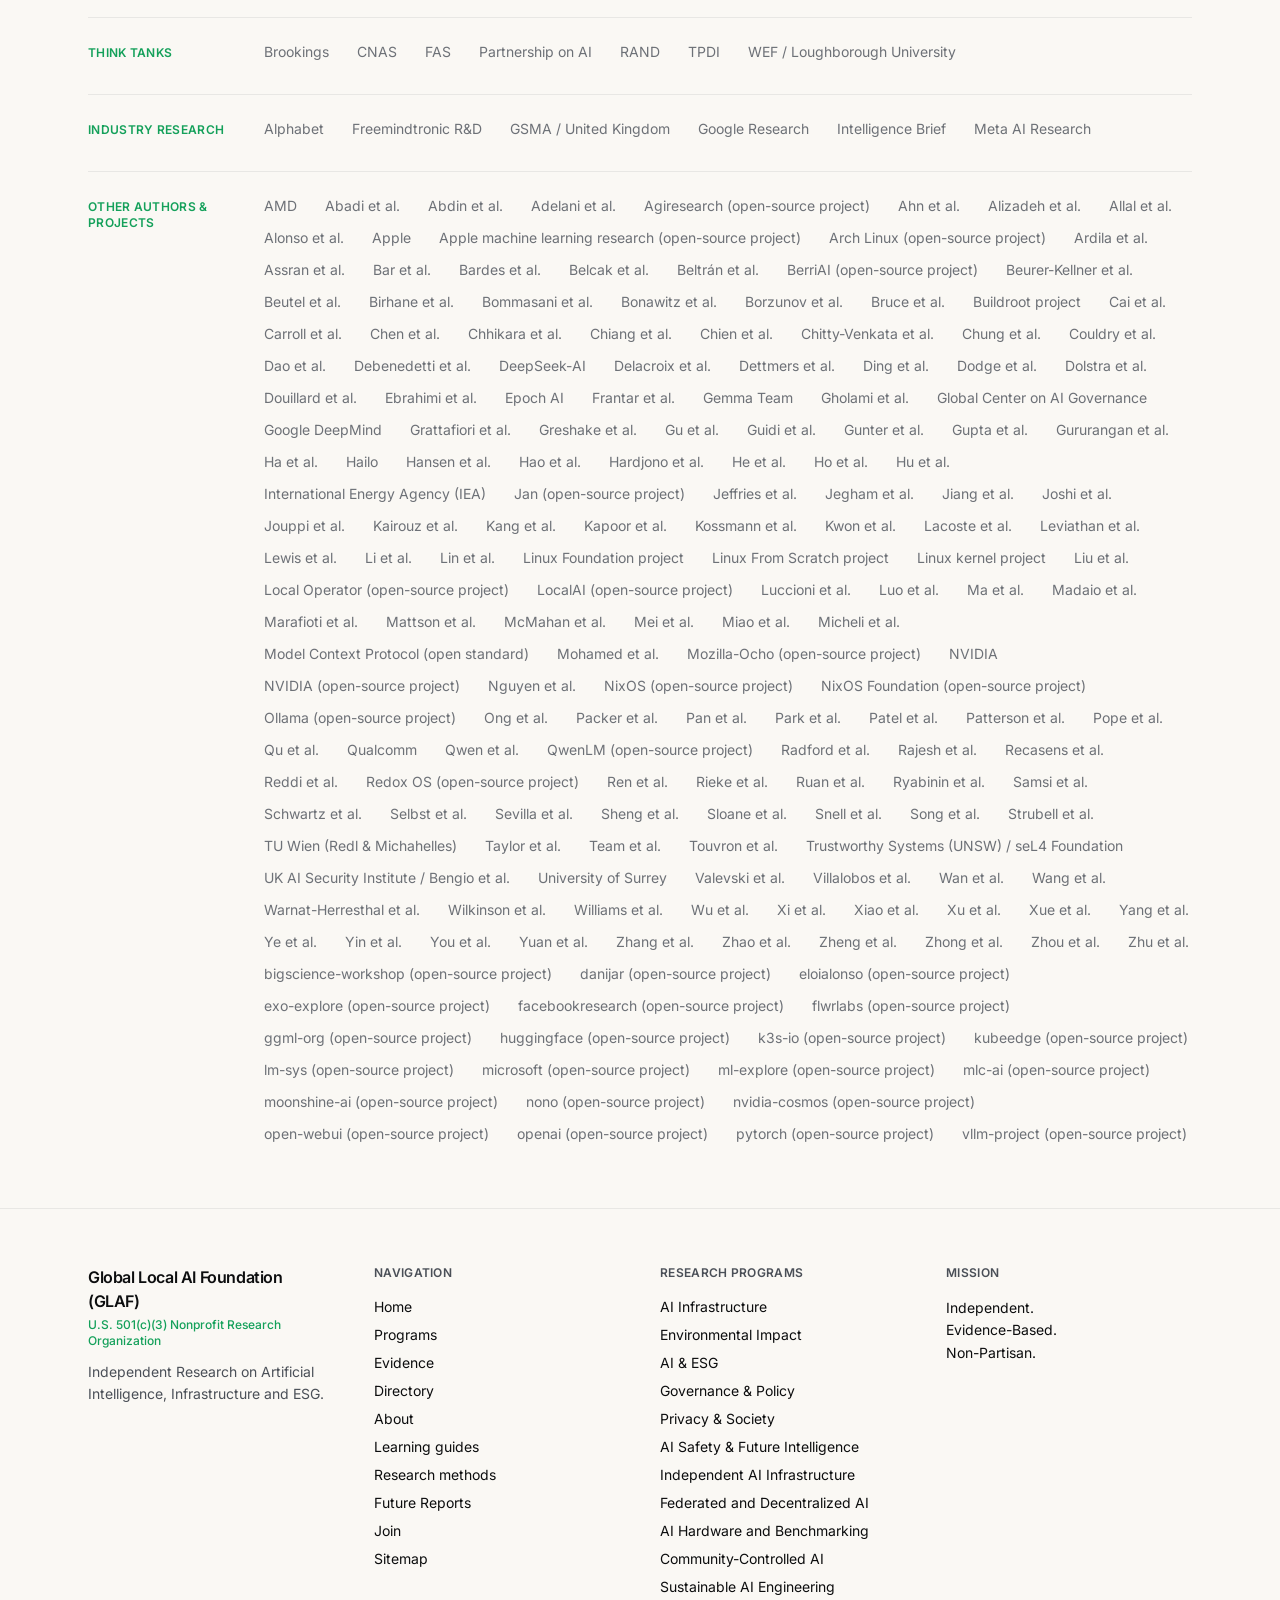
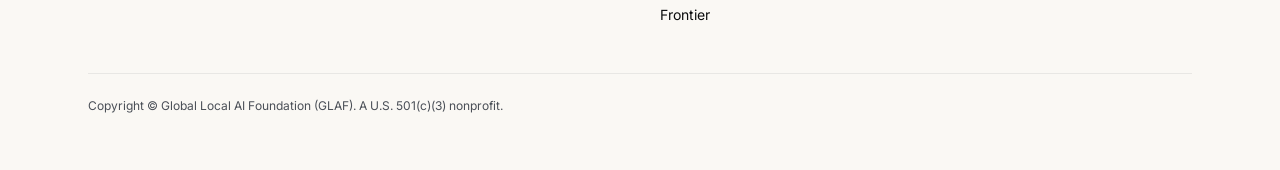
==== commit d5cff693: "Publish research methodology overview and R06 learning guides" ====
--- a/index.html
+++ b/index.html
@@ -19,8 +19,10 @@
     <meta name="twitter:description" content="Artificial Intelligence is reshaping civilization. Are we building it wisely? Independent, evidence-based research from the Global Local AI Foundation, a U.S. 501(c)(3) nonprofit." />
     <meta name="twitter:image" content="https://globallocalai.org/og-image.jpg" />
     <title>GLAF — Global Local AI Foundation</title>
-    <script type="module" crossorigin src="./assets/index-d654a4a0.js"></script>
+    <script type="module" crossorigin src="./assets/index-0d38fb7e.js"></script>
     <link rel="stylesheet" crossorigin href="./assets/index-DmS-kGXQ.css">
+    <link rel="stylesheet" href="./assets/learning.css">
+    <script type="module" src="./assets/learning.js"></script>
   </head>
   <body>
     <div id="root"></div>
--- a/assets/learning.css
+++ b/assets/learning.css
@@ -0,0 +1,5 @@
+.glaf-learning{--gl-ink:#0c0d0e;--gl-muted:#4a4f57;--gl-paper:#faf8f4;--gl-soft:#f1eee6;--gl-line:#dcded6;--gl-green:#08783f;--gl-note:#edf3f6;color:var(--gl-ink);font-size:16px;line-height:1.75;padding:24px 0 80px}.dark .glaf-learning{--gl-ink:#faf8f4;--gl-muted:#a8adb4;--gl-paper:#0c0d0e;--gl-soft:#18191b;--gl-line:#353a37;--gl-green:#48d88d;--gl-note:#16252e}.glaf-learning *{box-sizing:border-box}.glaf-learning a{color:var(--gl-green)}.glaf-learning h1,.glaf-learning h2,.glaf-learning h3{color:var(--gl-ink);font-weight:600;letter-spacing:-.025em;line-height:1.25}.glaf-learning h1{font-size:clamp(36px,5.2vw,66px);letter-spacing:-.045em;margin:18px 0 24px;max-width:860px}.glaf-learning h2{font-size:28px;margin:0 0 20px}.glaf-learning h3{font-size:19px;margin:26px 0 10px}.glaf-learning p{margin:12px 0 18px}.glaf-learning .gl-eyebrow{color:var(--gl-green);font-size:11px;font-weight:600;letter-spacing:.13em;text-transform:uppercase;margin:0 0 10px}.gl-subnav{display:flex;gap:24px;flex-wrap:wrap;font-size:13px;border-bottom:1px solid var(--gl-line);padding:0 0 20px}.gl-subnav a{color:var(--gl-muted);padding:3px 0;border-bottom:2px solid transparent}.gl-subnav a.is-current{color:var(--gl-ink);border-bottom-color:var(--gl-green)}.gl-hero{padding:58px 0 42px}.gl-hero-narrow{max-width:840px}.gl-lead{font-size:20px;line-height:1.6;color:var(--gl-muted);max-width:690px}.gl-small{font-size:13px;line-height:1.7;color:var(--gl-muted)}.gl-actions{display:flex;gap:12px;align-items:center;flex-wrap:wrap;margin:26px 0 18px}.gl-button{display:inline-flex;align-items:center;justify-content:center;gap:12px;padding:10px 16px;border:1px solid var(--gl-line);border-radius:6px;background:var(--gl-paper);color:var(--gl-ink)!important;font-size:13px;font-weight:500;line-height:1.5;cursor:pointer;text-align:left}.gl-button:hover{border-color:var(--gl-green)}.gl-button.primary{background:#08783f;border-color:#08783f;color:#fff!important}.gl-button[aria-pressed=true]{background:var(--gl-soft);border-color:var(--gl-green);color:var(--gl-green)!important}.gl-text-link{color:var(--gl-green);font-size:14px;font-weight:500;cursor:pointer;text-decoration:underline;text-underline-offset:4px}.gl-three{display:grid;grid-template-columns:repeat(3,minmax(0,1fr));gap:32px;padding:26px 0 42px;border-top:1px solid var(--gl-line)}.gl-three>div>span{font-size:11px;text-transform:uppercase;letter-spacing:.1em;color:var(--gl-green)}.gl-three h2{font-size:21px;margin:14px 0 12px}.gl-three p,.gl-bottom-grid p{font-size:15px;color:var(--gl-muted)}.gl-feature{display:grid;grid-template-columns:minmax(0,1fr) 240px;gap:42px;border:1px solid var(--gl-line);background:var(--gl-soft);border-radius:10px;padding:36px;margin:18px 0 42px}.gl-feature h2{max-width:660px;font-size:30px}.gl-feature p{color:var(--gl-muted)}.gl-tags{display:flex;flex-wrap:wrap;gap:8px;margin:24px 0}.gl-tags span{font-size:11px;border:1px solid var(--gl-line);padding:3px 9px;border-radius:20px}.gl-feature-aside{border-left:1px solid var(--gl-line);padding-left:32px;display:flex;flex-direction:column;justify-content:center}.gl-large-number{font-size:112px;letter-spacing:-.07em;line-height:1.1;color:var(--gl-green);font-weight:500}.gl-feature-aside p{font-size:13px}.gl-bottom-grid{display:grid;grid-template-columns:1fr 1fr;gap:48px}.gl-bottom-grid h2{font-size:22px}.gl-article-layout{display:grid;grid-template-columns:230px minmax(0,1fr);gap:55px;align-items:start;border-top:1px solid var(--gl-line);padding-top:35px}.gl-reading-nav{position:sticky;top:110px;max-height:calc(100vh - 140px);overflow:auto;padding-bottom:14px}.gl-reading-nav .toc{display:flex;gap:10px;width:100%;background:transparent;border:0;border-radius:0;padding:9px 0;color:var(--gl-muted)!important;font-size:12px;line-height:1.6;justify-content:flex-start;font-weight:400}.gl-reading-nav .toc:hover{color:var(--gl-green)!important}.gl-reading-nav .toc span{color:var(--gl-green);font-variant-numeric:tabular-nums}.gl-reading-nav .gl-text-link{font-size:12px}.gl-nav-divider{height:1px;background:var(--gl-line);margin:15px 0}.gl-reading-body,.gl-method-article{min-width:0;max-width:760px}.gl-chapter{padding:14px 0 46px;margin:0 0 42px;border-bottom:1px solid var(--gl-line)}.gl-chapter h2{font-size:31px;display:flex;gap:16px}.gl-chapter-number{color:var(--gl-green);font-size:20px;line-height:1.6;font-variant-numeric:tabular-nums}.gl-chapter p,.gl-method-article p{line-height:1.85}.gl-method-article section{margin:0 0 48px}.gl-method-article h2{font-size:28px}.gl-chapter,.gl-method-article section,.gl-reference-search,.gl-vocabulary-entry{scroll-margin-top:115px}.gl-term{font:inherit;font-weight:600;text-decoration:underline;text-decoration-style:dotted;text-underline-offset:4px;text-decoration-color:var(--gl-green);color:inherit;background:none;border:0;padding:0;cursor:pointer;display:inline;text-align:inherit}.gl-term:hover{color:var(--gl-green)}.gl-citations{font-size:12px;white-space:normal}.gl-inline-vocab{display:grid;grid-template-columns:repeat(3,minmax(0,1fr));gap:18px;background:var(--gl-soft);border-radius:7px;padding:20px;margin:28px 0}.gl-inline-vocab strong{font-size:13px}.gl-inline-vocab p{font-size:13px;line-height:1.6;margin:6px 0 0}.gl-listen{background:var(--gl-note);border-radius:7px;padding:20px;margin:24px 0}.gl-listen p:last-child{margin-bottom:0}.gl-flow{margin:26px 0}.gl-flow ol{display:grid;grid-template-columns:repeat(4,minmax(0,1fr));gap:9px;margin:0;padding:0;list-style:none}.gl-flow li{border:1px solid var(--gl-line);border-radius:5px;padding:15px 10px;background:var(--gl-soft);position:relative}.gl-flow li:not(:last-child):after{content:'→';position:absolute;right:-10px;top:40%;color:var(--gl-green);z-index:1}.gl-flow strong{display:block;font-size:12px;letter-spacing:-.02em}.gl-flow span{display:block;font-size:10px;line-height:1.7;color:var(--gl-muted);margin-top:6px}.gl-flow figcaption{font-size:10px;color:var(--gl-muted);margin-top:9px}.gl-self-check,.gl-topic-terms{border-top:1px solid var(--gl-line);padding-top:17px;margin-top:24px;font-size:14px}.glaf-learning details summary{cursor:pointer;color:var(--gl-green);font-weight:500}.gl-self-check details{background:var(--gl-soft);padding:14px;border-radius:5px;margin:15px 0}.gl-self-check p{font-size:14px}.gl-implication{border-left:2px solid var(--gl-green);padding:0 0 0 18px;margin:26px 0}.gl-implication strong{font-size:12px}.gl-implication p{font-size:14px;line-height:1.7;margin:6px 0}.gl-chapter-footer{display:flex;gap:18px;align-items:center;justify-content:space-between;flex-wrap:wrap;margin:28px 0}.gl-paper{border:1px solid var(--gl-line);padding:24px;border-radius:8px;margin:28px 0}.gl-paper h3{margin:10px 0;font-size:22px}.gl-paper p{font-size:14px;line-height:1.7}.gl-vocabulary-entry{border-bottom:1px solid var(--gl-line);padding:18px 0}.gl-vocabulary-entry dt{font-size:15px;font-weight:600}.gl-vocabulary-entry dd{margin:7px 0;font-size:14px;line-height:1.8}.gl-vocabulary-entry .gl-source-note{font-size:11px;color:var(--gl-muted)}.gl-vocabulary-entry[hidden]{display:none}.gl-reference-search{padding:25px;background:var(--gl-soft);border-radius:8px;margin:30px 0}.gl-reference-search h2{font-size:24px}.gl-reference-search label{display:block;font-size:12px;font-weight:600;margin-bottom:8px}.gl-search-row{display:flex;gap:10px}.gl-search-row input{min-width:0;flex:1;background:var(--gl-paper);border:1px solid var(--gl-line);padding:10px 12px;border-radius:5px;font:inherit;font-size:14px}.gl-provenance{margin-top:35px!important}.gl-definition-dialog{color:var(--gl-ink);background:var(--gl-paper);border:1px solid var(--gl-line);border-radius:10px;padding:30px;width:min(600px,calc(100vw - 32px));max-height:80vh;overflow:auto;position:fixed;inset:0;margin:auto}.gl-definition-dialog::backdrop{background:#0009}.gl-definition-dialog h2{font-size:26px;margin:14px 0}.gl-definition-dialog p{font-size:15px;line-height:1.8}.gl-definition-dialog .gl-button{margin-top:10px}.gl-callout{border-left:3px solid var(--gl-green);padding:5px 20px;background:var(--gl-soft);margin:26px 0}.gl-callout h3{margin-top:16px}.gl-callout p{font-size:15px}.gl-evidence-types>div{padding:6px 0 13px;border-bottom:1px solid var(--gl-line)}.gl-evidence-types h3{margin-top:18px}.gl-process{padding-left:22px;list-style:decimal}.gl-process li{padding:0 0 16px 8px}.gl-load{padding:70px 0}.glaf-learning a:hover{text-decoration:underline;text-underline-offset:4px}.glaf-learning .gl-button:hover{text-decoration:none}
+@media(min-width:768px) and (max-width:1100px){header .glaf-primary-nav{display:none!important}header .glaf-menu-toggle{display:block!important}header .glaf-menu-panel{display:flex!important}}@media(min-width:1101px){header .glaf-primary-nav{gap:19px}}
+@media(max-width:900px){.gl-article-layout{grid-template-columns:185px minmax(0,1fr);gap:28px}.gl-feature{grid-template-columns:minmax(0,1fr) 170px;gap:28px}.gl-feature-aside{padding-left:22px}.gl-inline-vocab{grid-template-columns:1fr;gap:16px}.gl-large-number{font-size:90px}.gl-flow ol{grid-template-columns:1fr 1fr}.gl-flow li:nth-child(2):after{display:none}}
+@media(max-width:650px){.glaf-learning{padding-top:16px;font-size:16px}.gl-subnav{gap:18px;font-size:12px}.gl-hero{padding:35px 0 28px}.gl-lead{font-size:18px}.gl-three{grid-template-columns:1fr;gap:24px}.gl-three h2{margin:9px 0}.gl-three p{margin:0}.gl-feature{grid-template-columns:1fr;padding:25px;gap:10px}.gl-feature h2{font-size:25px}.gl-feature-aside{display:none}.gl-bottom-grid{grid-template-columns:1fr;gap:30px}.gl-article-layout{grid-template-columns:1fr;gap:25px}.gl-reading-nav{position:static;max-height:230px;border:1px solid var(--gl-line);border-radius:6px;padding:18px}.gl-chapter h2{font-size:27px;gap:12px}.gl-method-article h2{font-size:25px}.gl-definition-dialog{padding:23px}.gl-search-row{flex-direction:column}.gl-flow strong{font-size:12px}.gl-reference-search{padding:20px}.gl-chapter,.gl-method-article section{scroll-margin-top:95px}}
+@media(prefers-reduced-motion:reduce){.glaf-learning *{scroll-behavior:auto!important}}@media print{.gl-subnav,.gl-reading-nav,.gl-actions,.gl-chapter-footer,.gl-reference-search{display:none}.gl-article-layout{display:block}.glaf-learning{color:#000}.gl-chapter{break-before:page}.gl-topic-terms{display:none}.glaf-learning h1{font-size:30pt}.gl-hero{padding-top:0}}
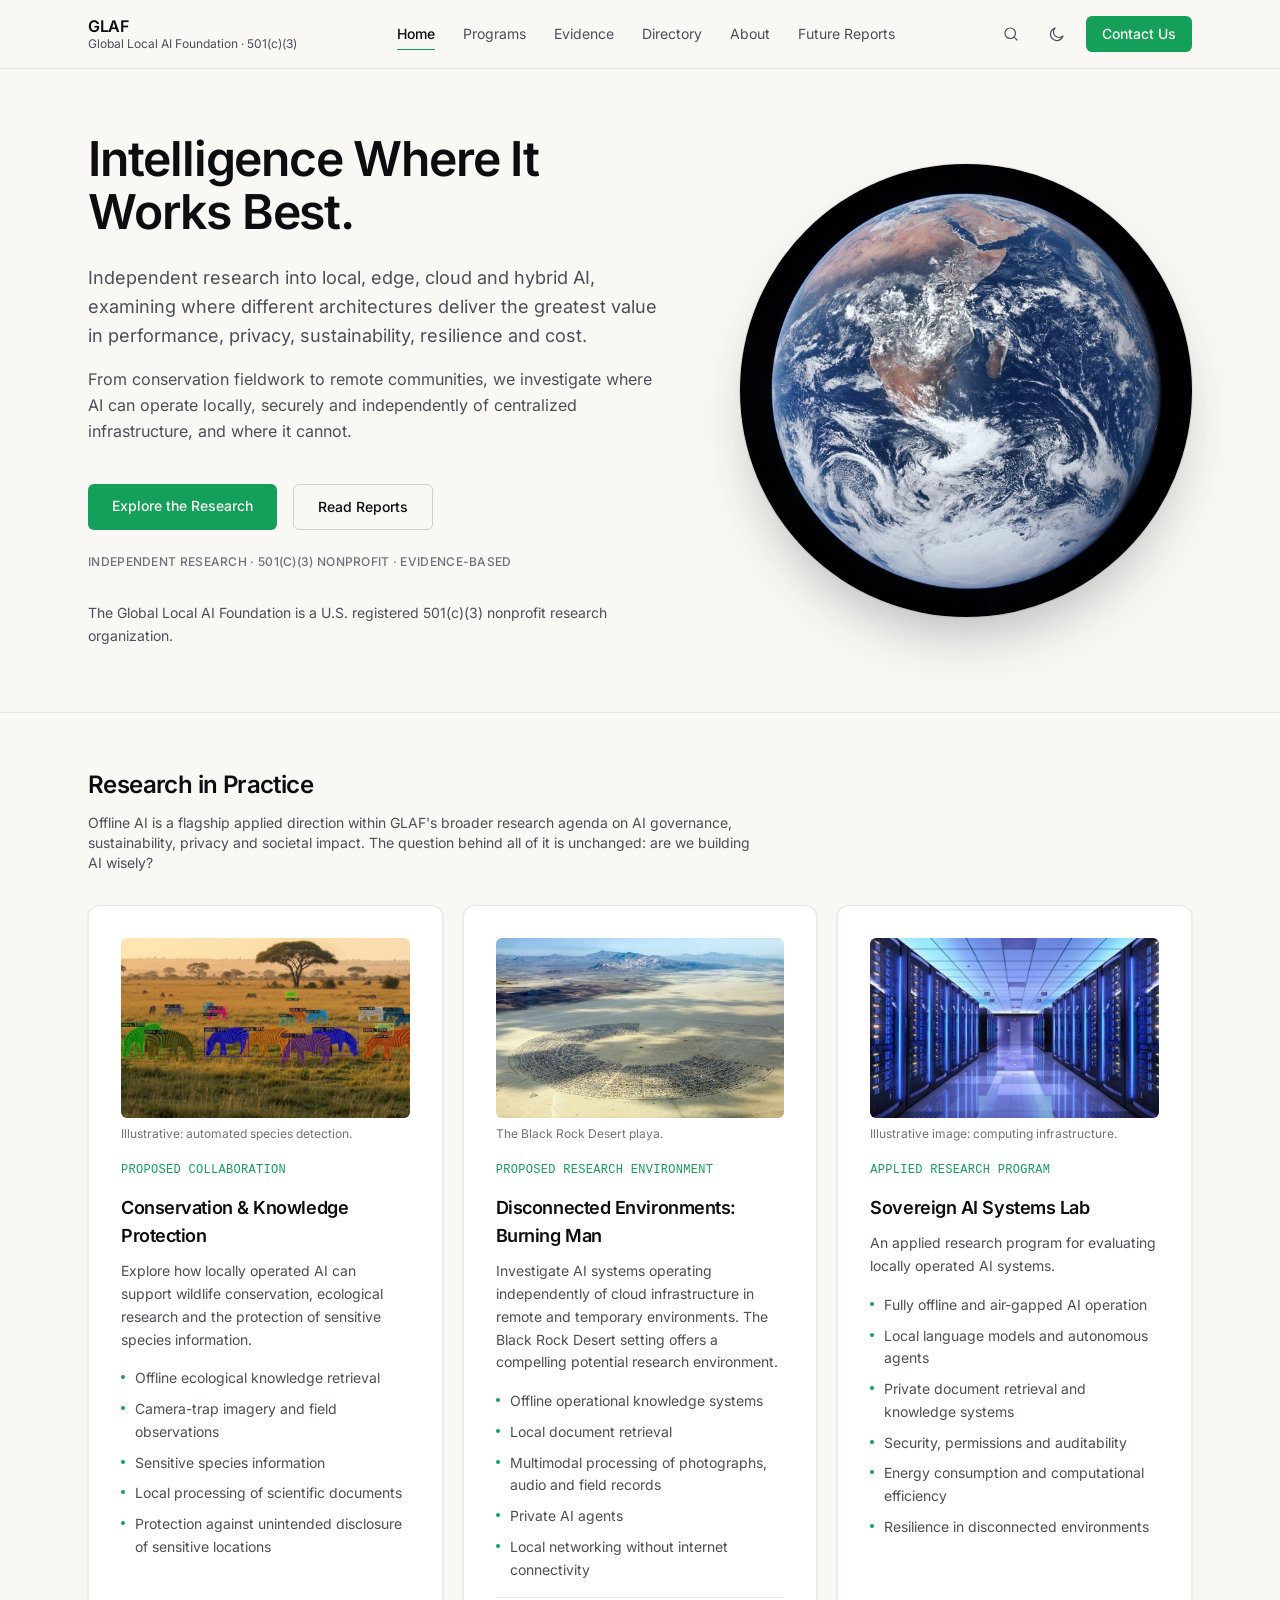
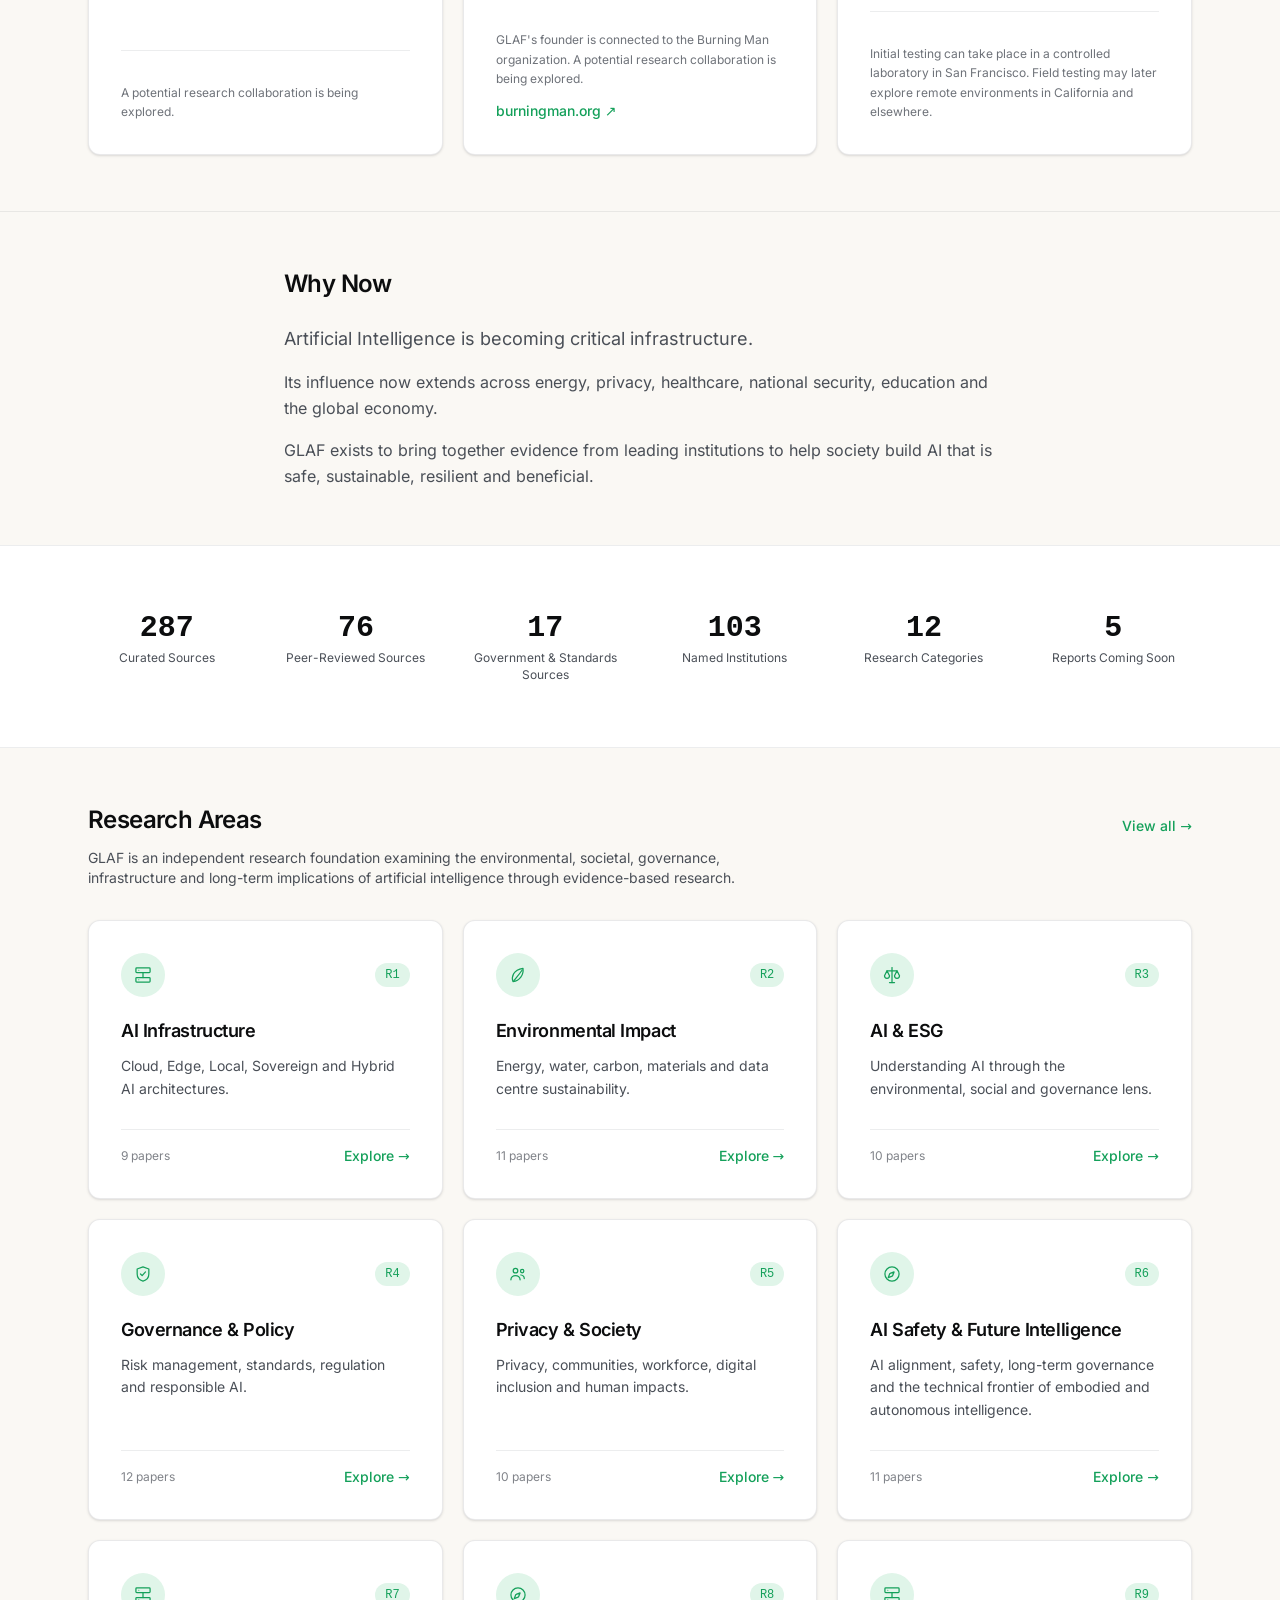
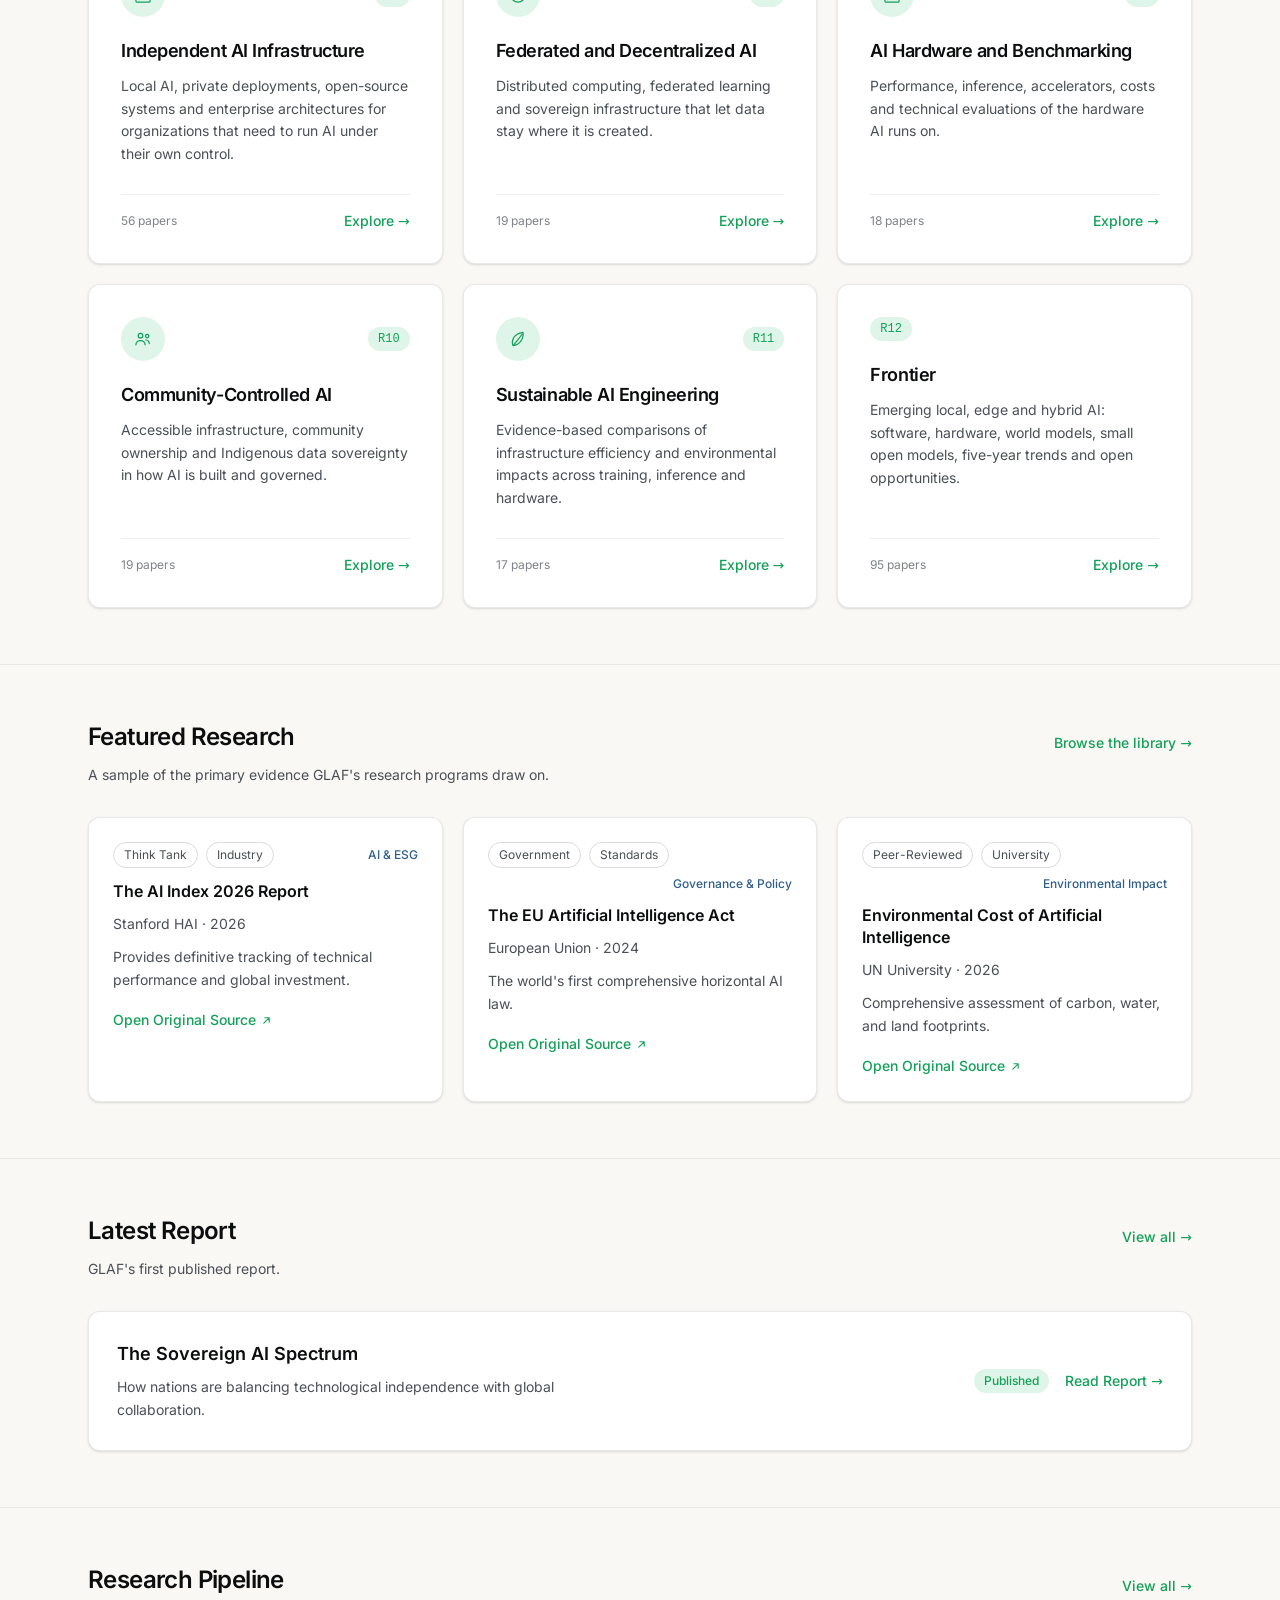
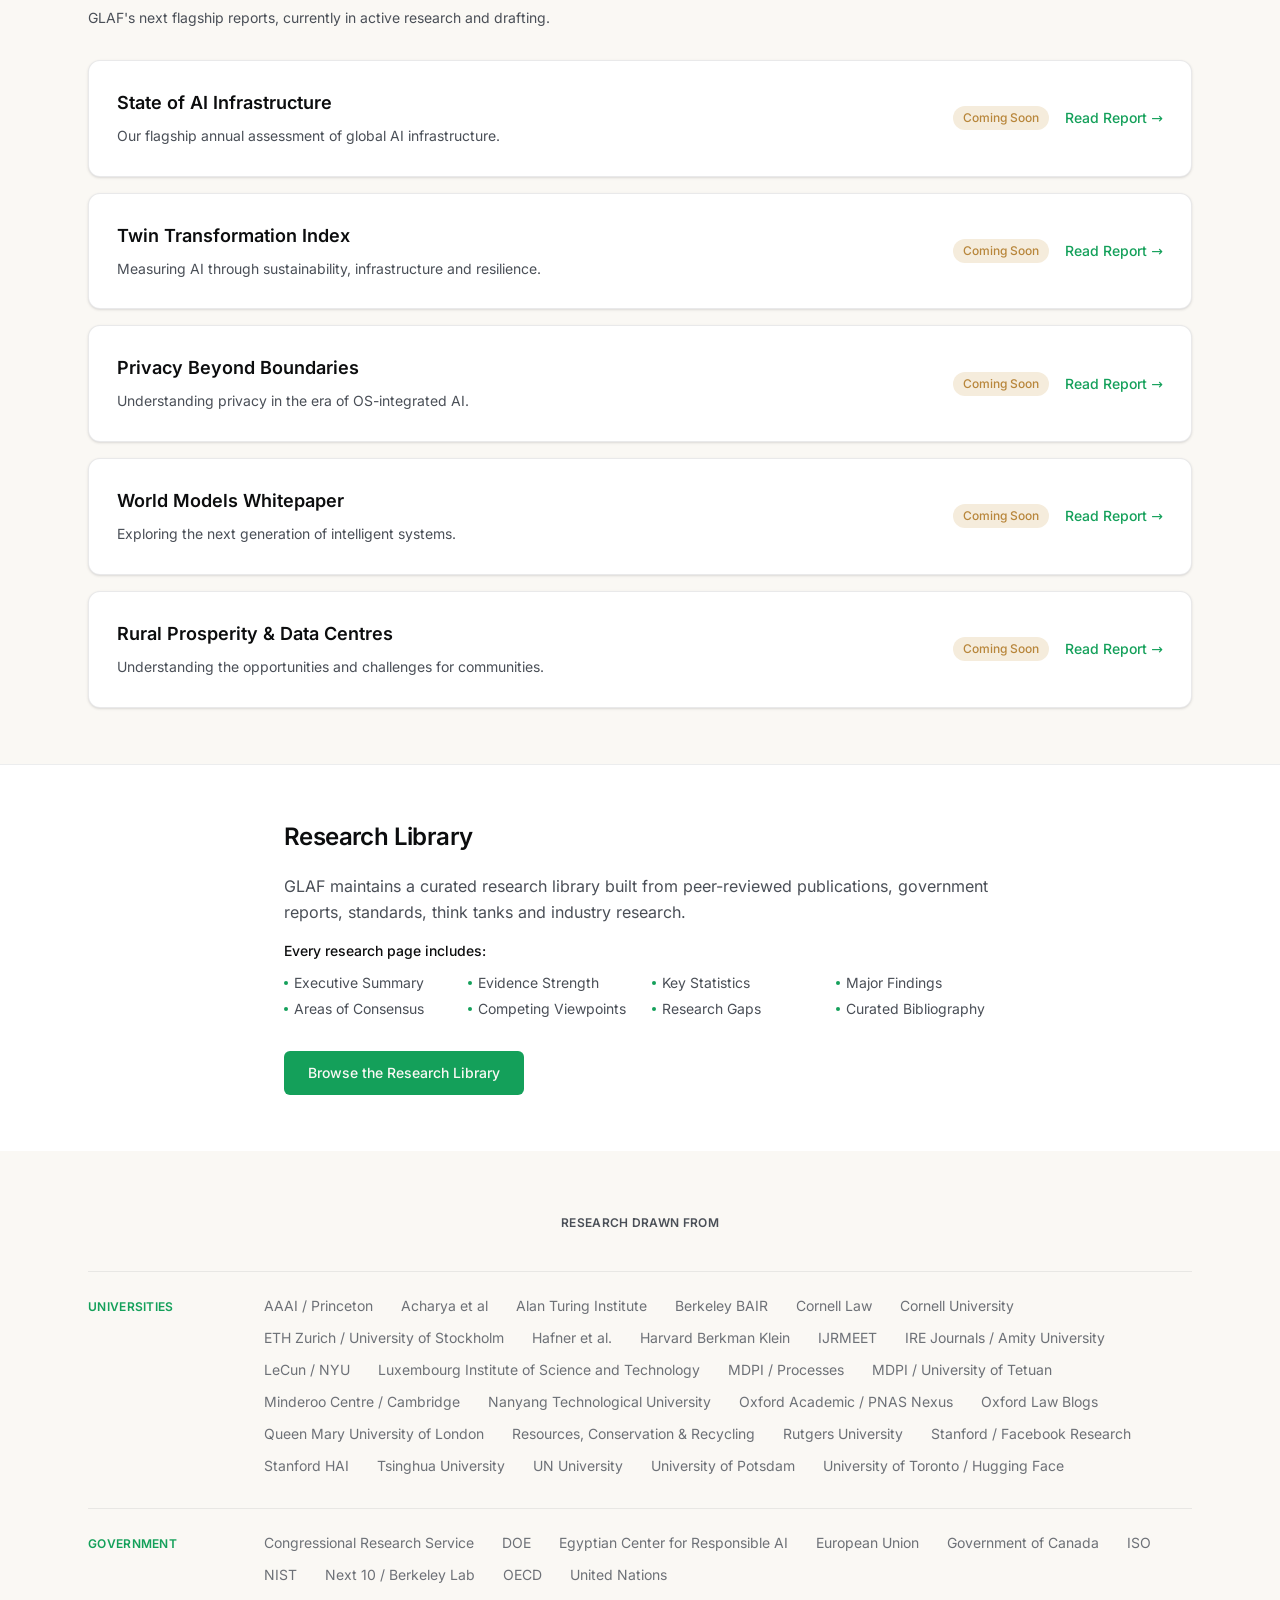
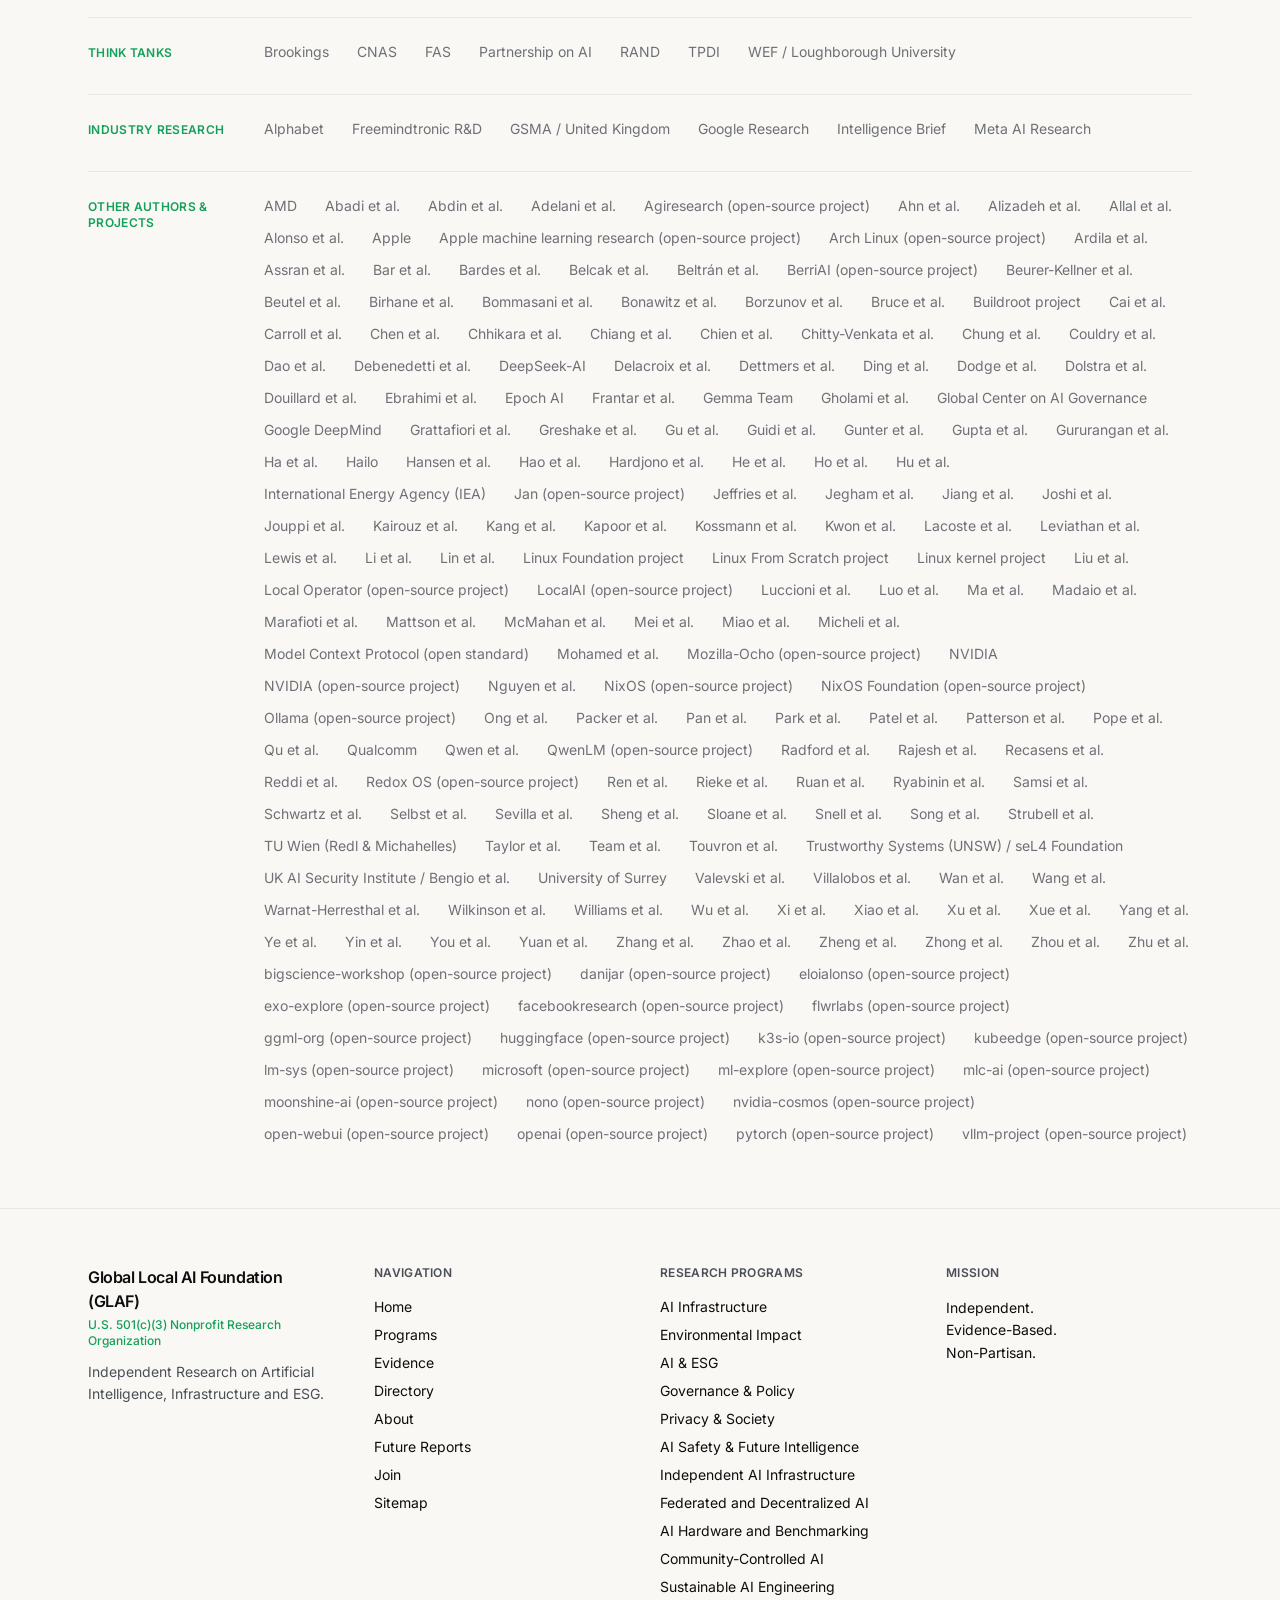
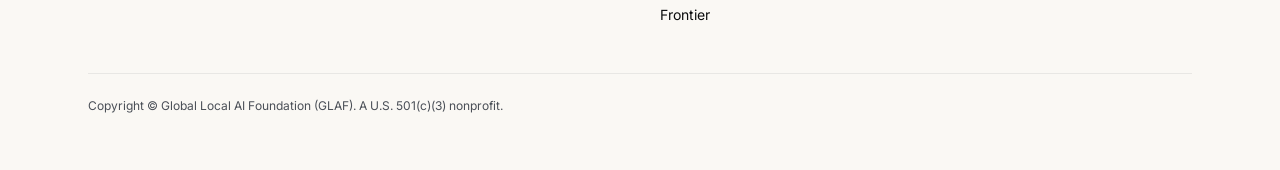
==== commit 8fb91b32: "Withdraw draft learning pages from public site; retain internally" ====
--- a/index.html
+++ b/index.html
@@ -19,10 +19,8 @@
     <meta name="twitter:description" content="Artificial Intelligence is reshaping civilization. Are we building it wisely? Independent, evidence-based research from the Global Local AI Foundation, a U.S. 501(c)(3) nonprofit." />
     <meta name="twitter:image" content="https://globallocalai.org/og-image.jpg" />
     <title>GLAF — Global Local AI Foundation</title>
-    <script type="module" crossorigin src="./assets/index-0d38fb7e.js"></script>
+    <script type="module" crossorigin src="./assets/index-d654a4a0.js"></script>
     <link rel="stylesheet" crossorigin href="./assets/index-DmS-kGXQ.css">
-    <link rel="stylesheet" href="./assets/learning.css">
-    <script type="module" src="./assets/learning.js"></script>
   </head>
   <body>
     <div id="root"></div>
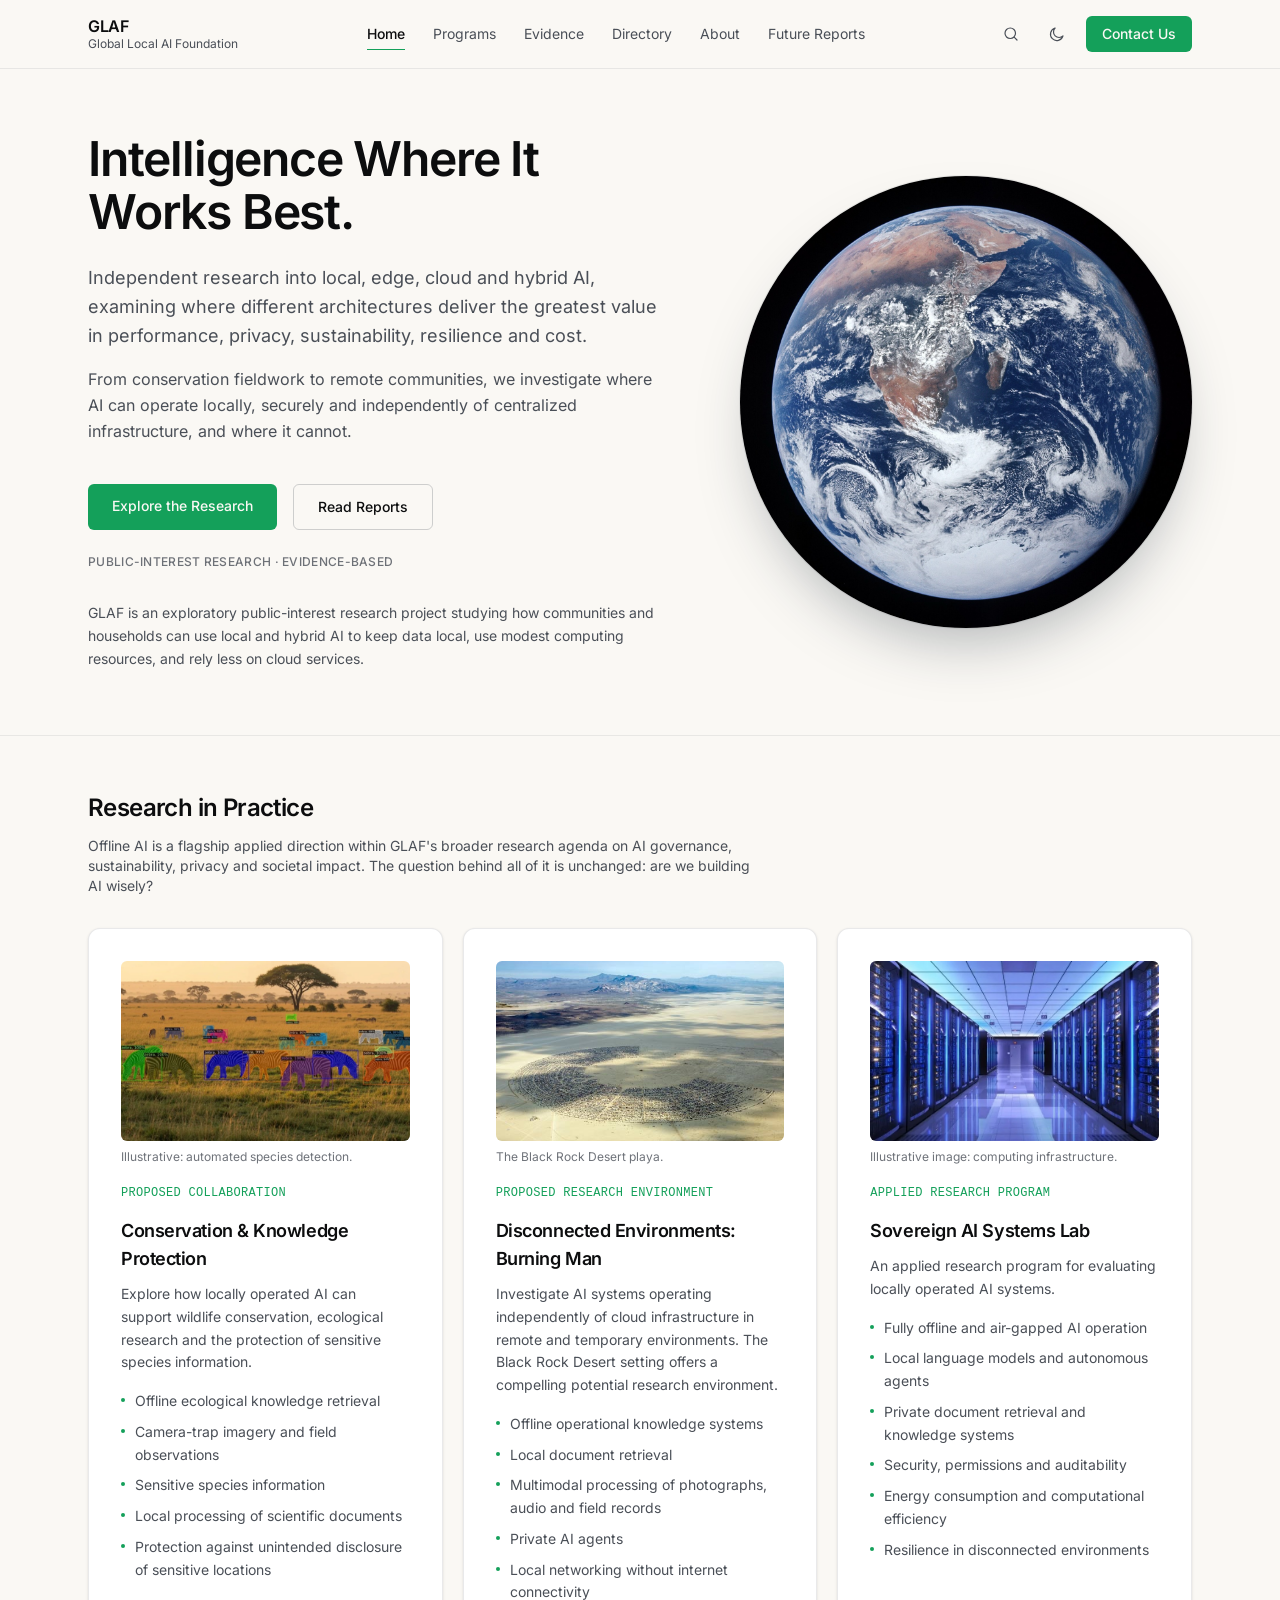
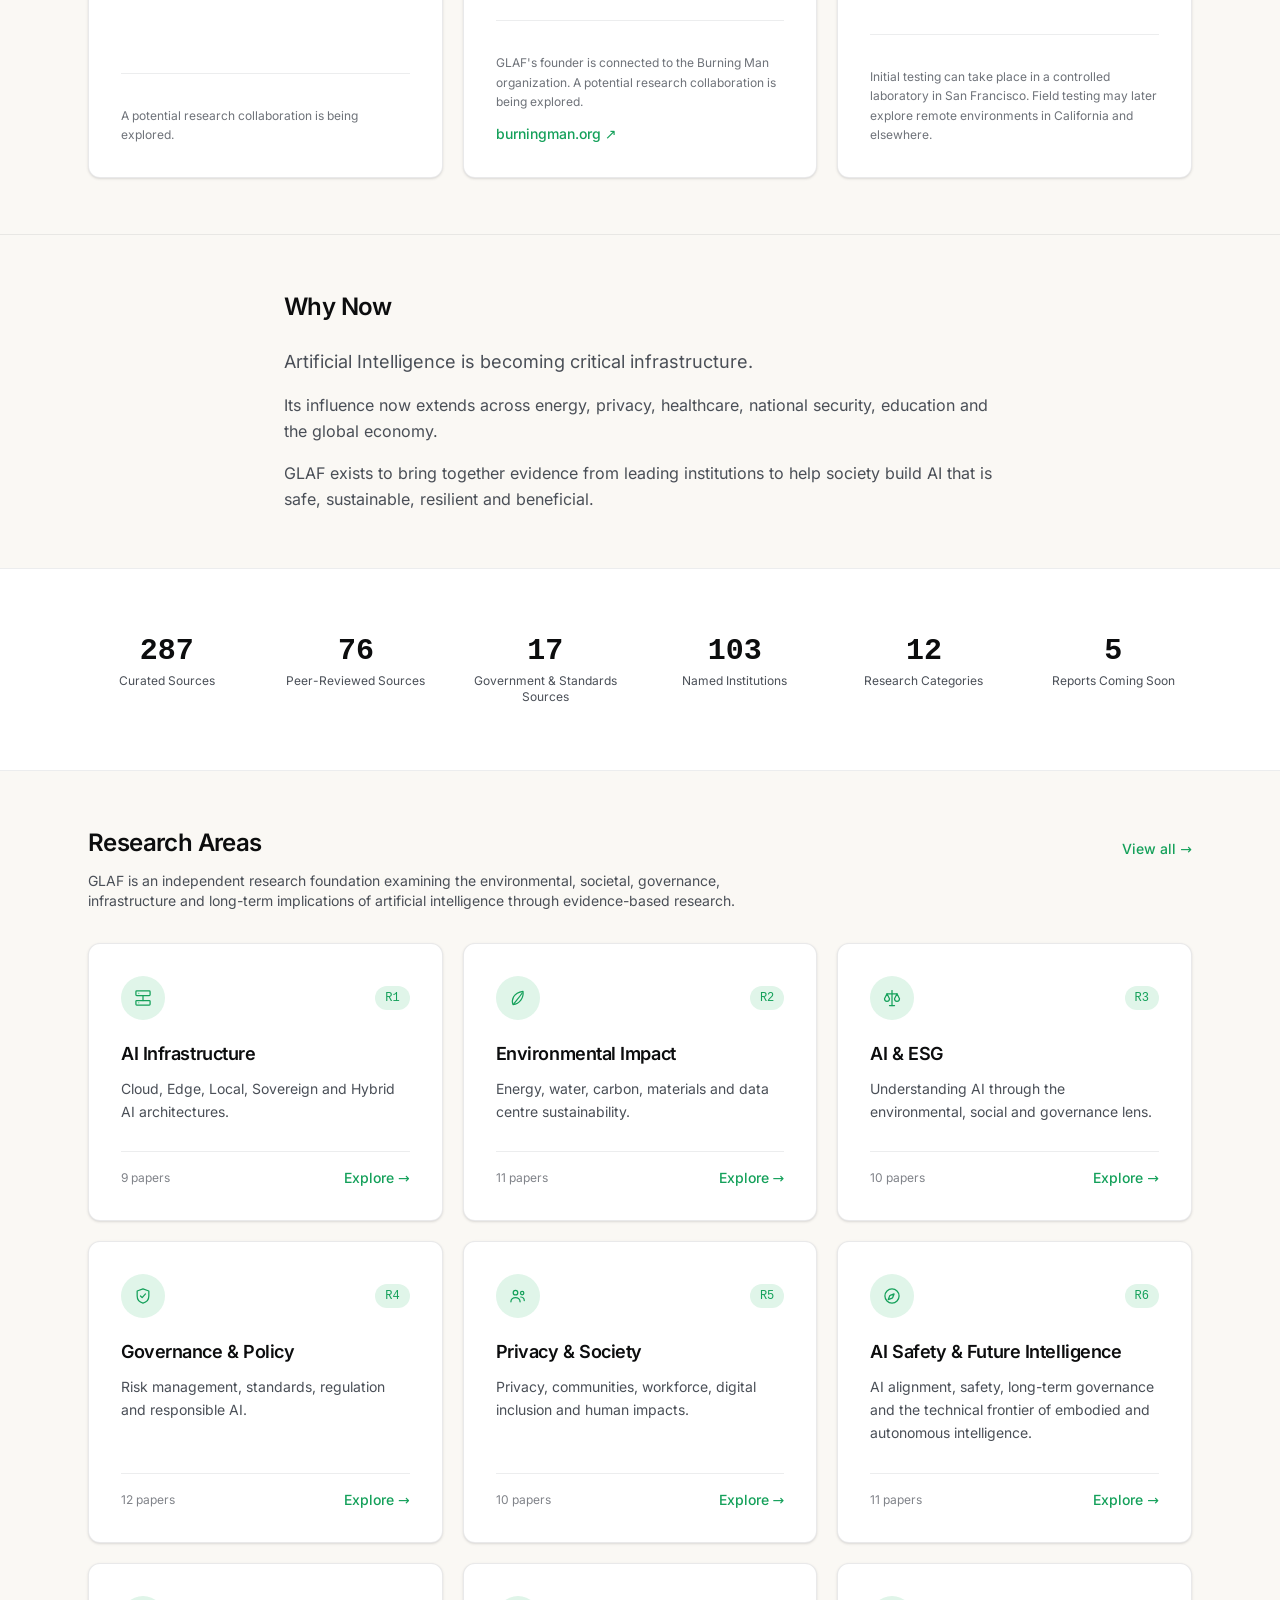
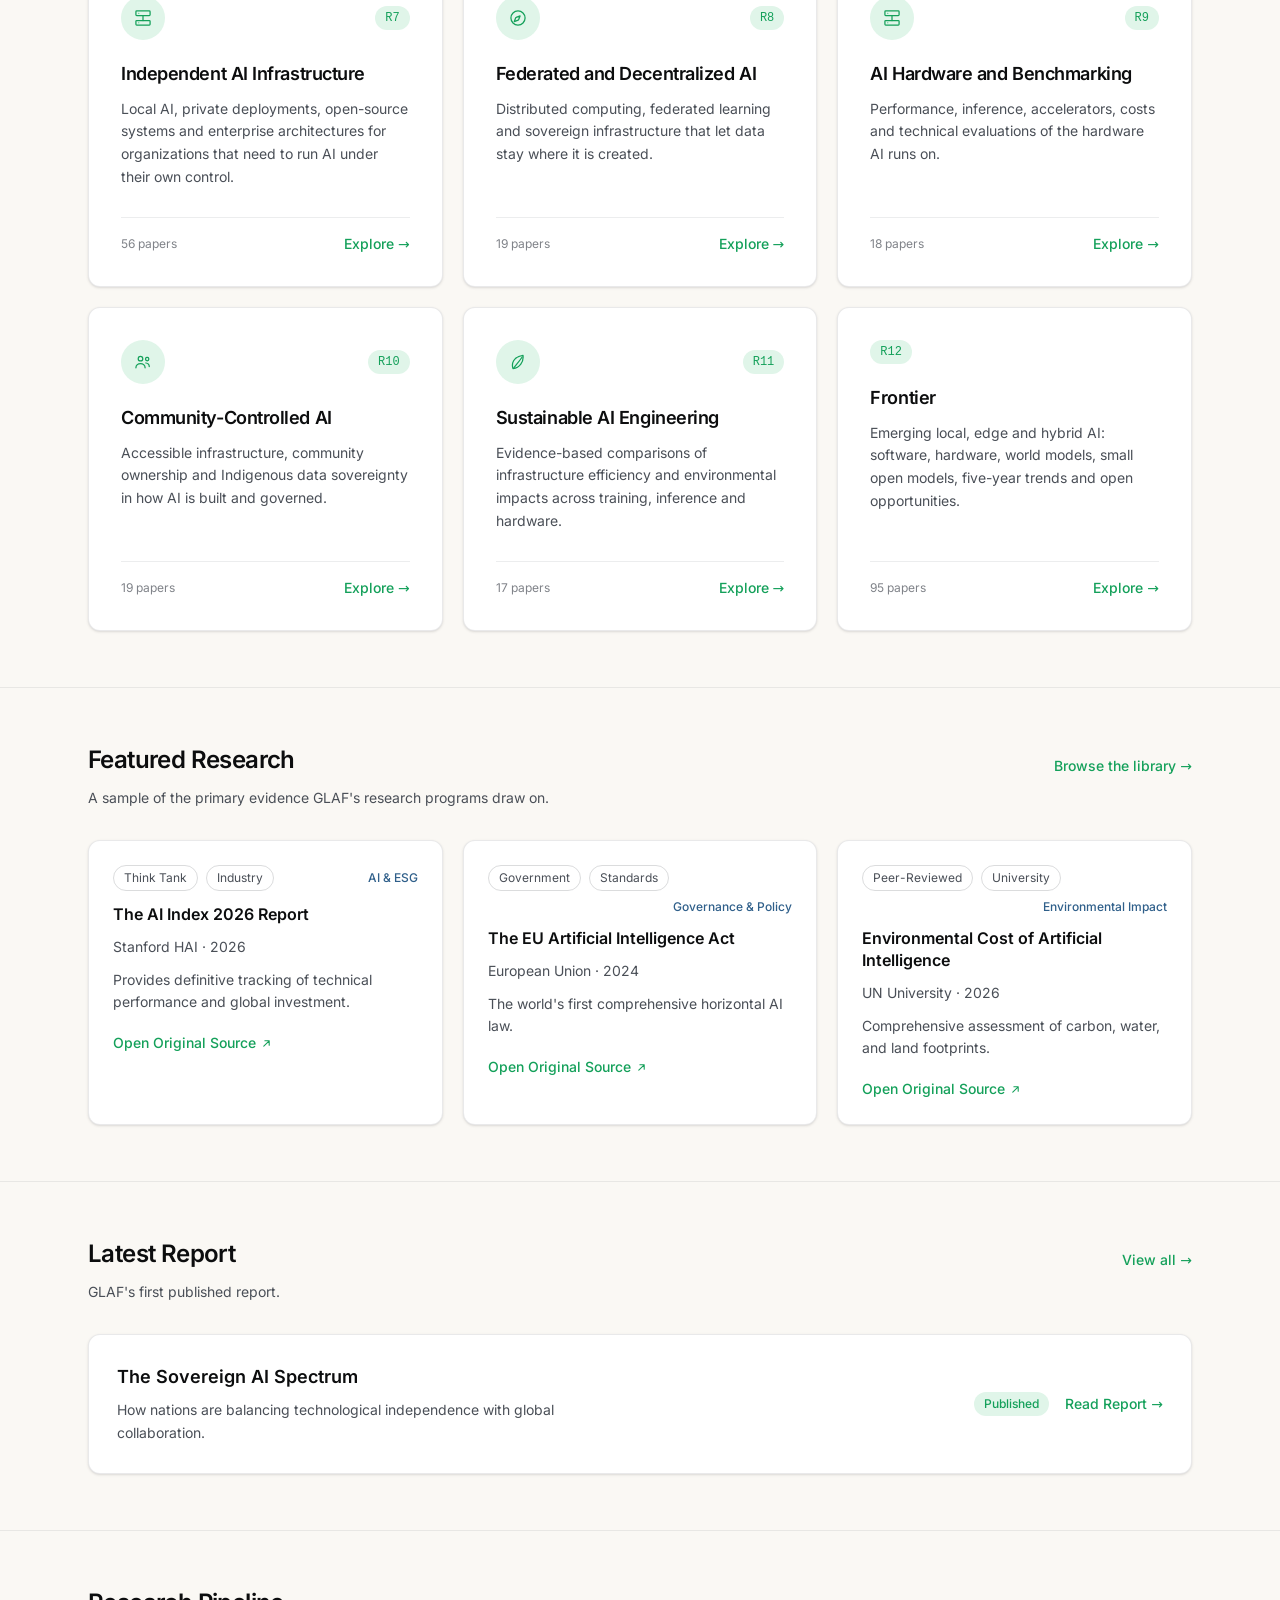
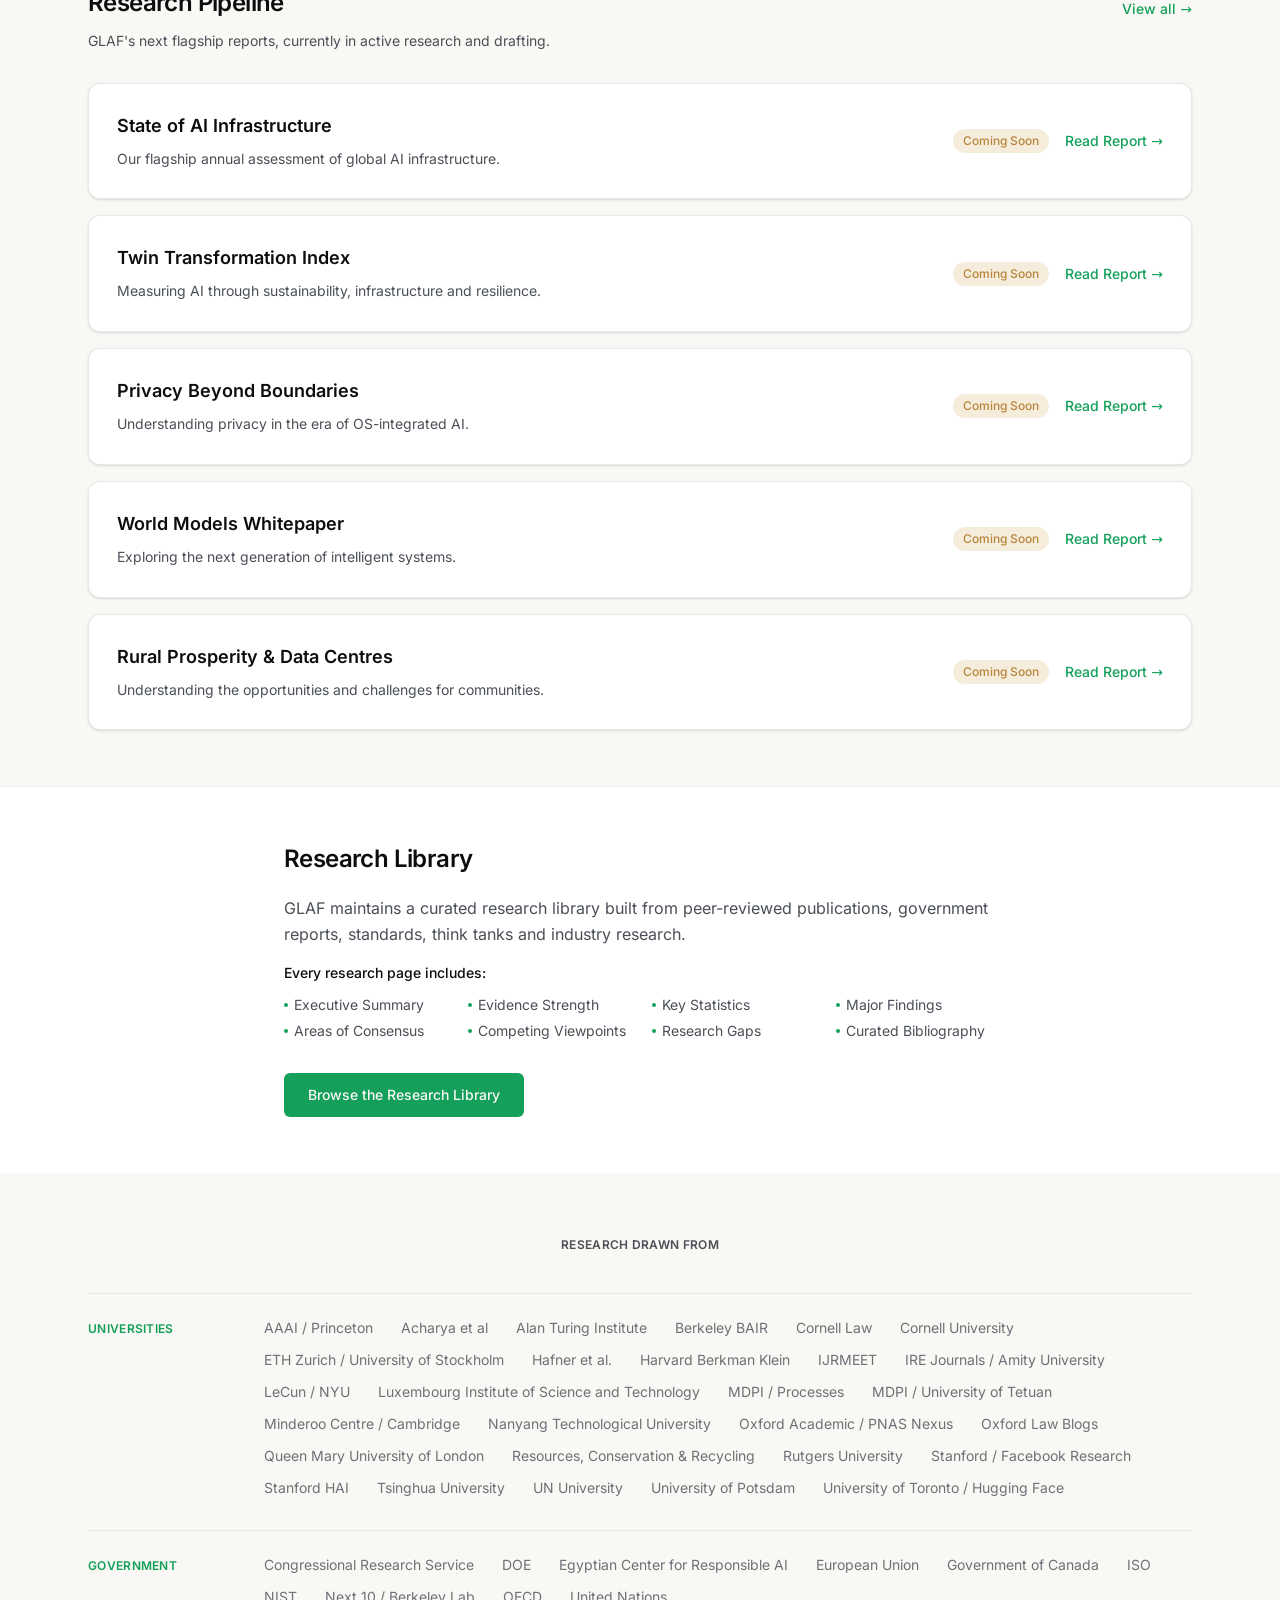
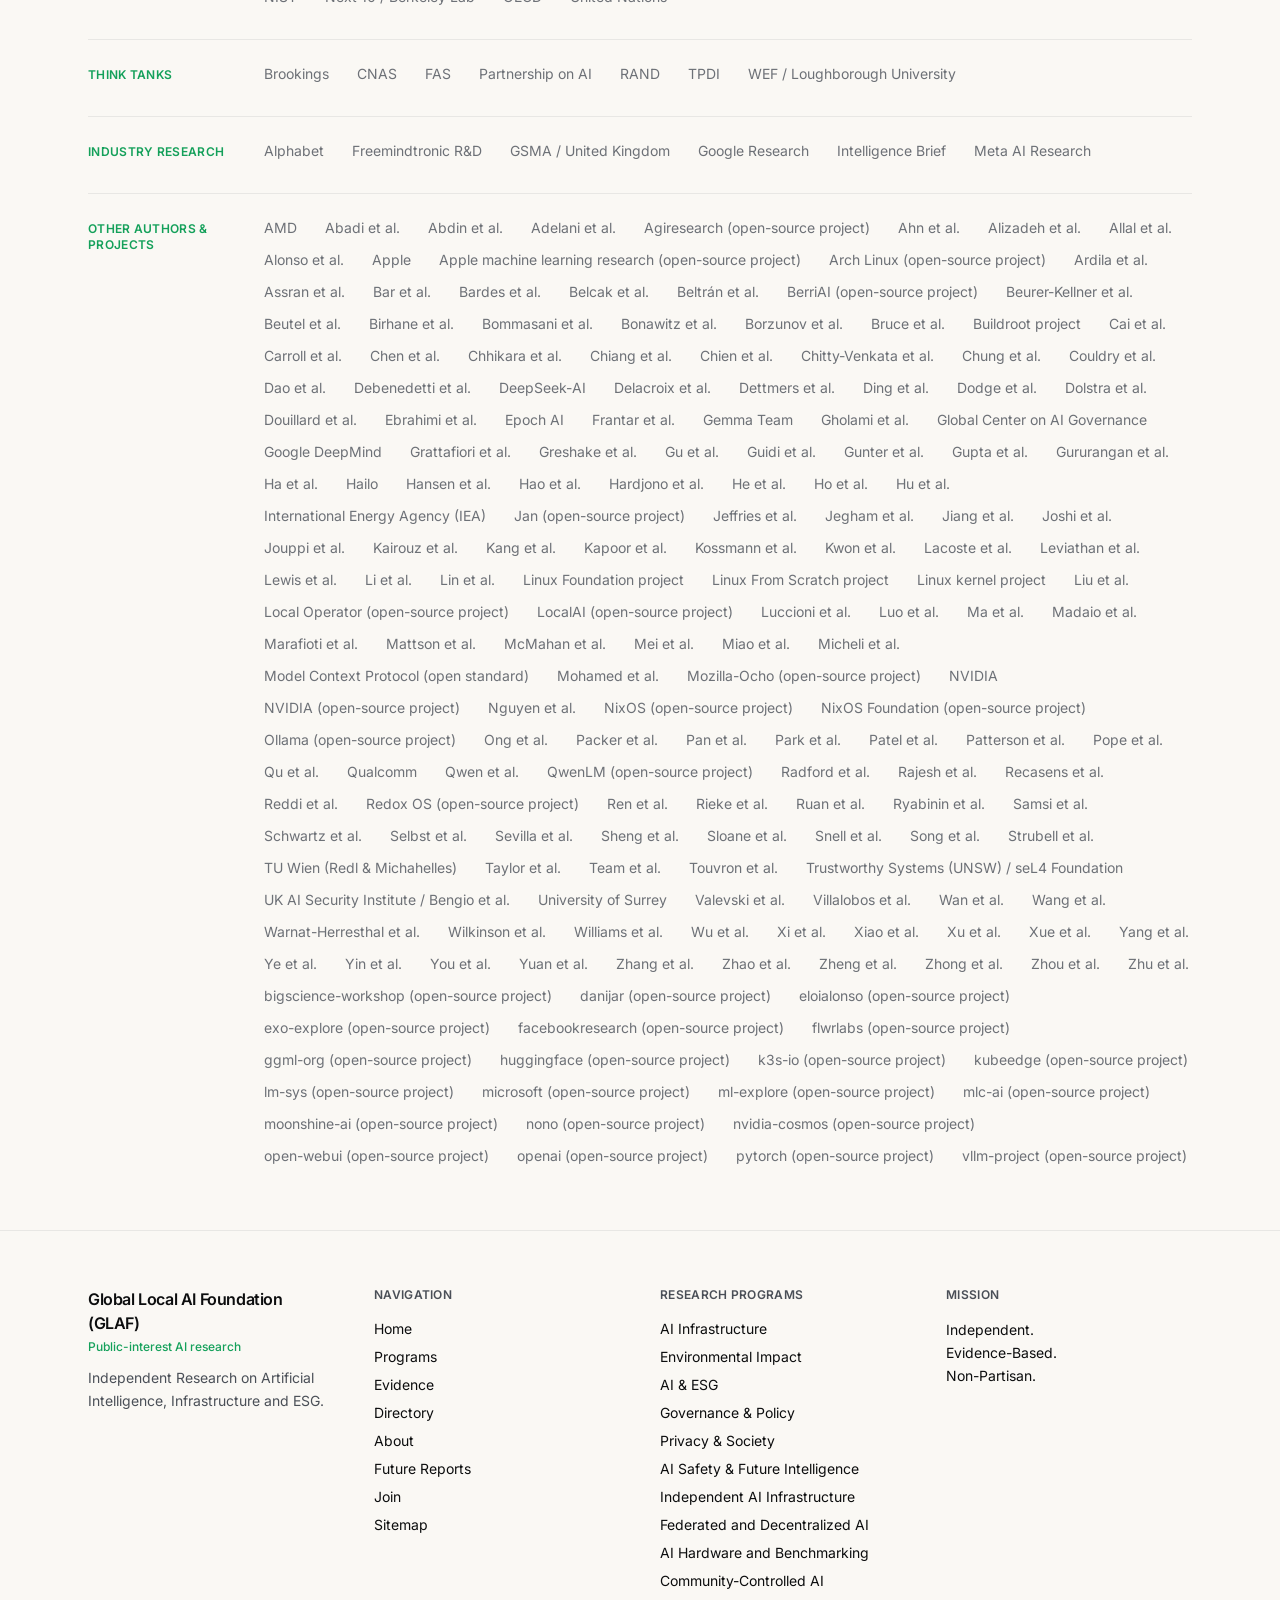
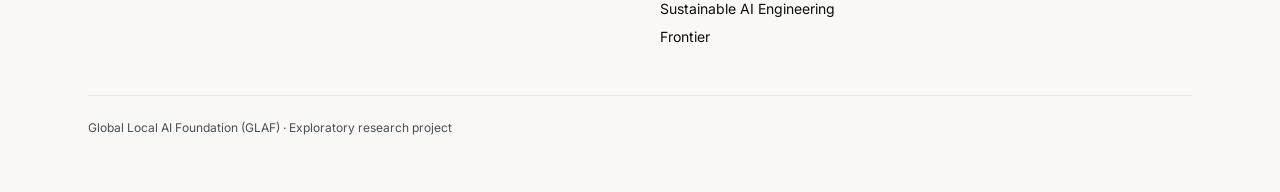
==== commit b01106e6: "Clarify GLAF research project status" ====
--- a/index.html
+++ b/index.html
@@ -6,9 +6,9 @@
     <link rel="icon" type="image/png" sizes="32x32" href="./favicon-32.png" />
     <link rel="apple-touch-icon" sizes="180x180" href="./apple-touch-icon.png" />
     <meta name="viewport" content="width=device-width, initial-scale=1.0" />
-    <meta name="description" content="Artificial Intelligence is reshaping civilization. GLAF, a research initiative of the Global Local AI Foundation (a U.S. 501(c)(3) nonprofit), examines whether we are building it wisely — AI infrastructure, environmental impact, ESG, governance, privacy, AI safety, independent and local AI, federated AI, hardware, community-controlled AI and sustainable AI engineering." />
+    <meta name="description" content="GLAF is an exploratory public-interest research project studying how communities and households can use local and hybrid AI to keep data local, use modest computing resources, and rely less on cloud services." />
     <meta property="og:title" content="GLAF — Global Local AI Foundation" />
-    <meta property="og:description" content="Artificial Intelligence is reshaping civilization. Are we building it wisely? Independent, evidence-based research from the Global Local AI Foundation, a U.S. 501(c)(3) nonprofit." />
+    <meta property="og:description" content="GLAF is an exploratory public-interest research project studying how communities and households can use local and hybrid AI to keep data local, use modest computing resources, and rely less on cloud services." />
     <meta property="og:type" content="website" />
     <meta property="og:url" content="https://globallocalai.org/" />
     <meta property="og:image" content="https://globallocalai.org/og-image.jpg" />
@@ -16,10 +16,10 @@
     <meta property="og:image:height" content="630" />
     <meta name="twitter:card" content="summary_large_image" />
     <meta name="twitter:title" content="GLAF — Global Local AI Foundation" />
-    <meta name="twitter:description" content="Artificial Intelligence is reshaping civilization. Are we building it wisely? Independent, evidence-based research from the Global Local AI Foundation, a U.S. 501(c)(3) nonprofit." />
+    <meta name="twitter:description" content="GLAF is an exploratory public-interest research project studying how communities and households can use local and hybrid AI to keep data local, use modest computing resources, and rely less on cloud services." />
     <meta name="twitter:image" content="https://globallocalai.org/og-image.jpg" />
     <title>GLAF — Global Local AI Foundation</title>
-    <script type="module" crossorigin src="./assets/index-d654a4a0.js"></script>
+    <script type="module" crossorigin src="./assets/index-d654a4a0.js?v=project-status"></script>
     <link rel="stylesheet" crossorigin href="./assets/index-DmS-kGXQ.css">
   </head>
   <body>
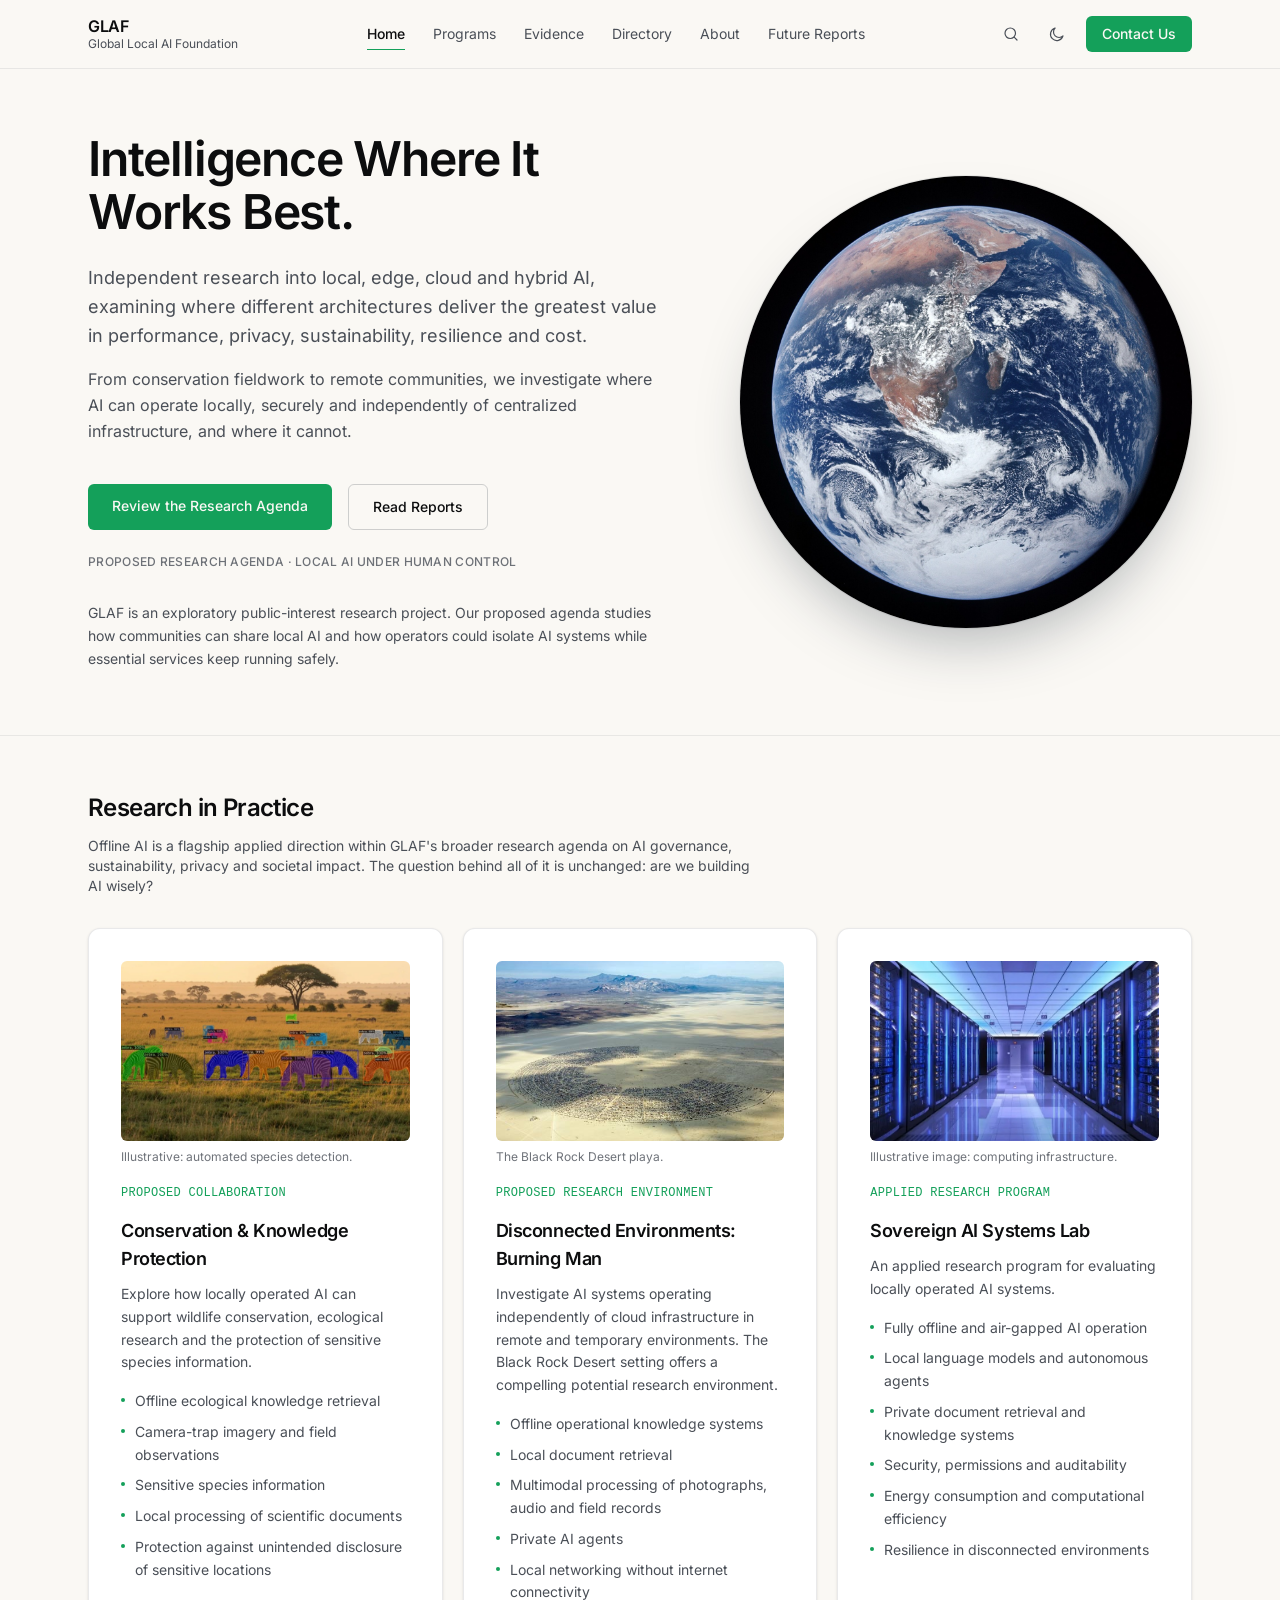
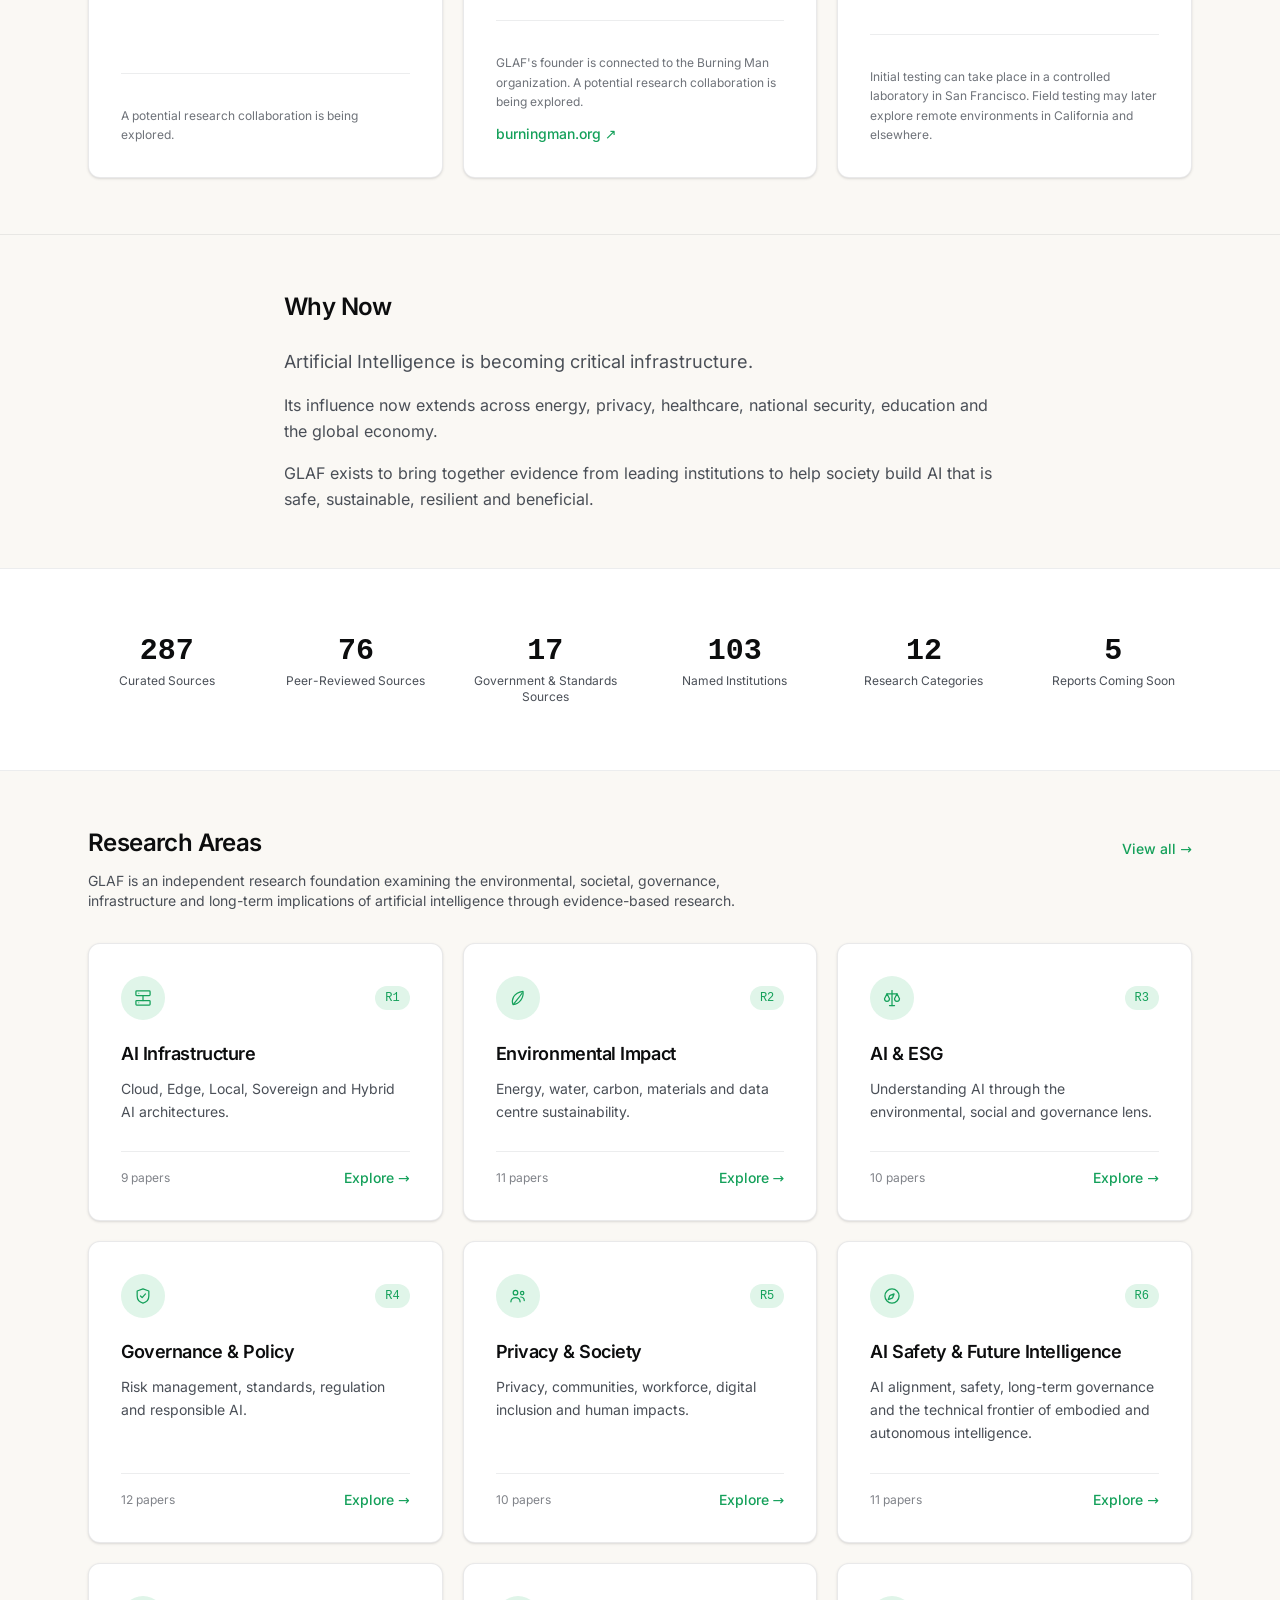
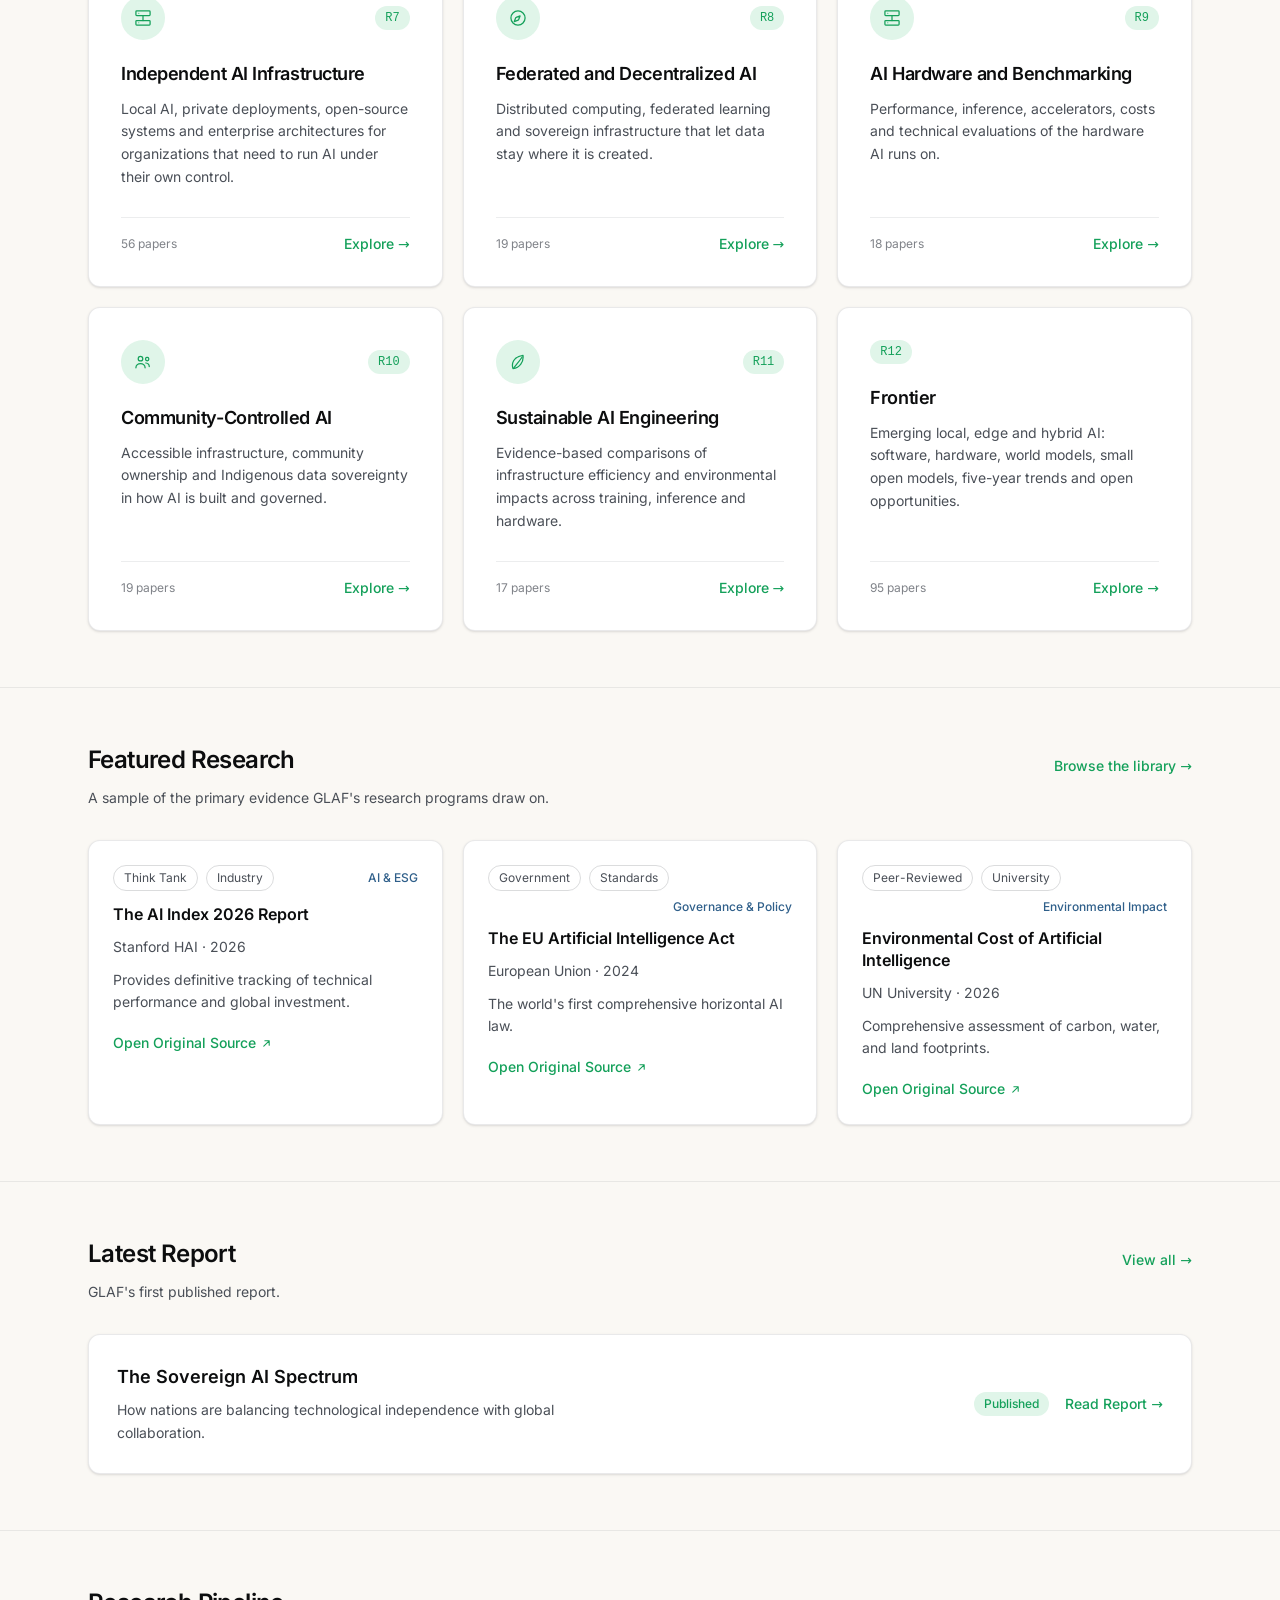
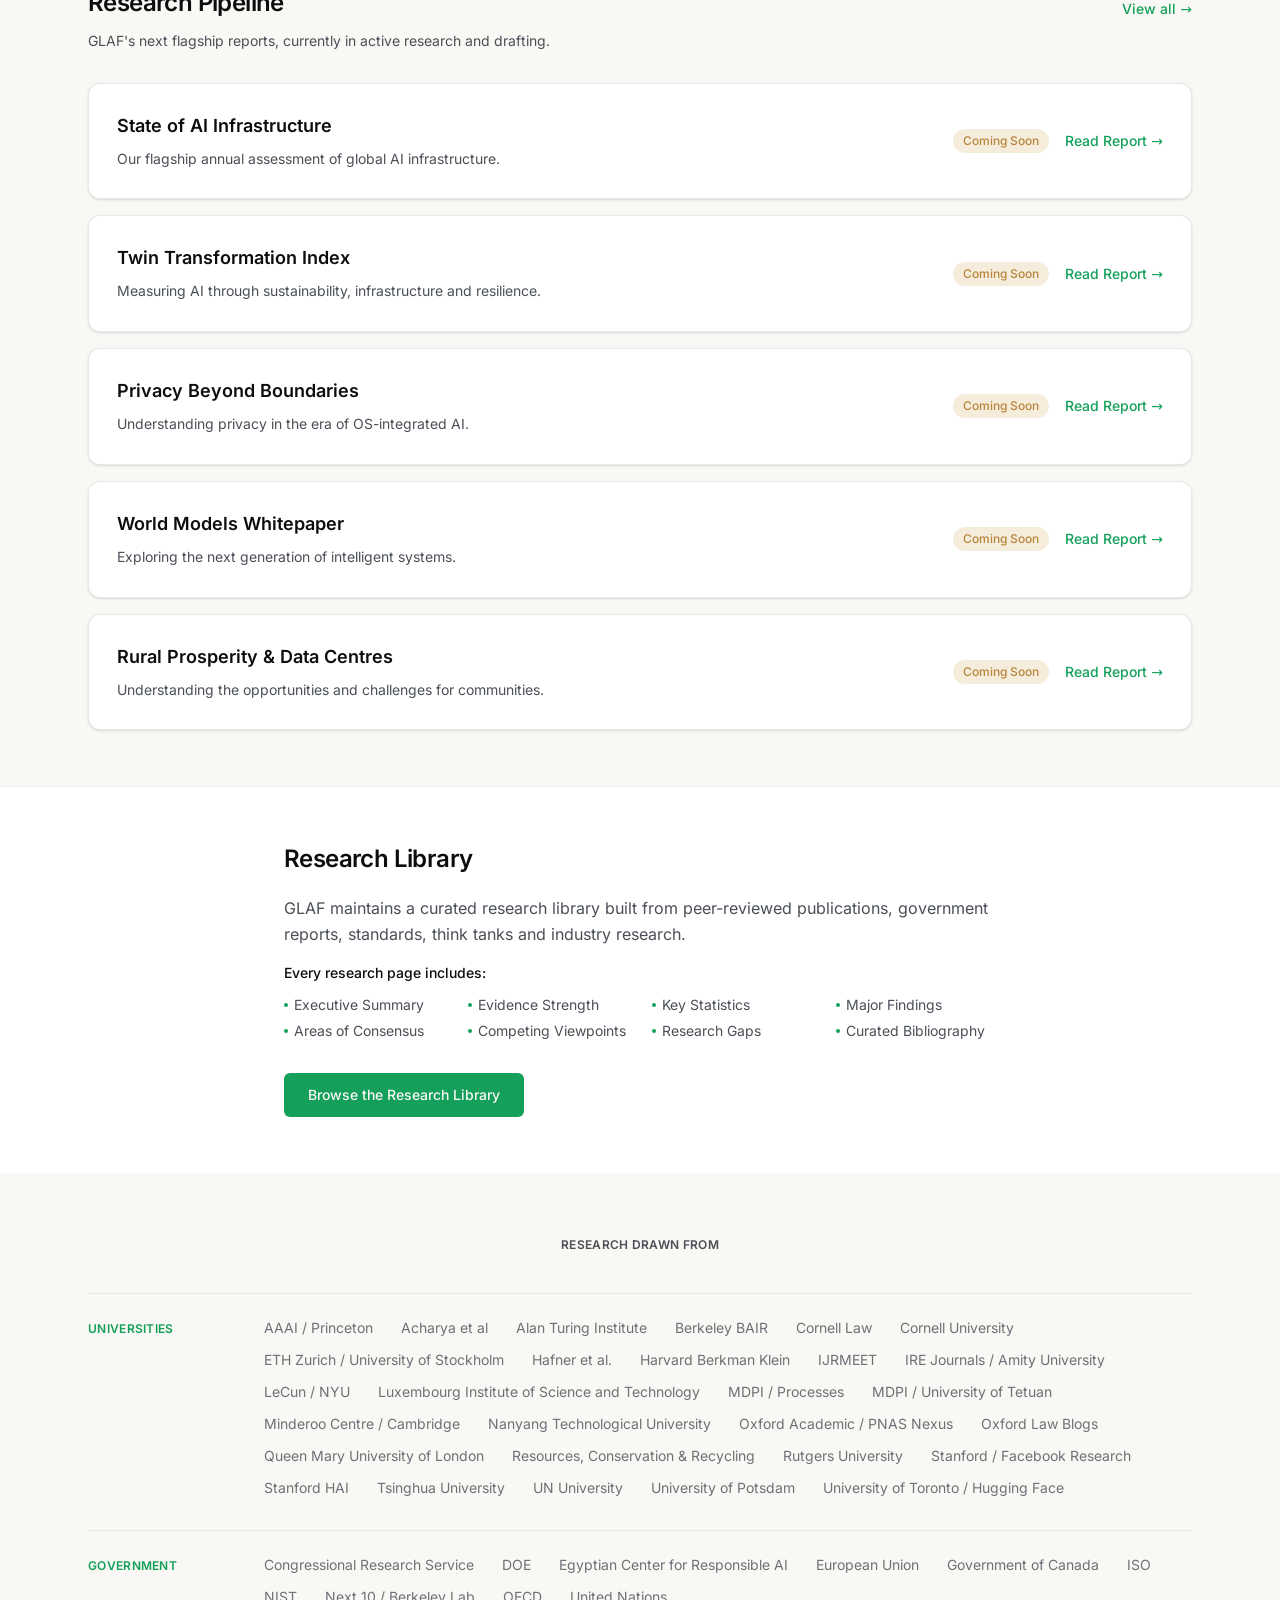
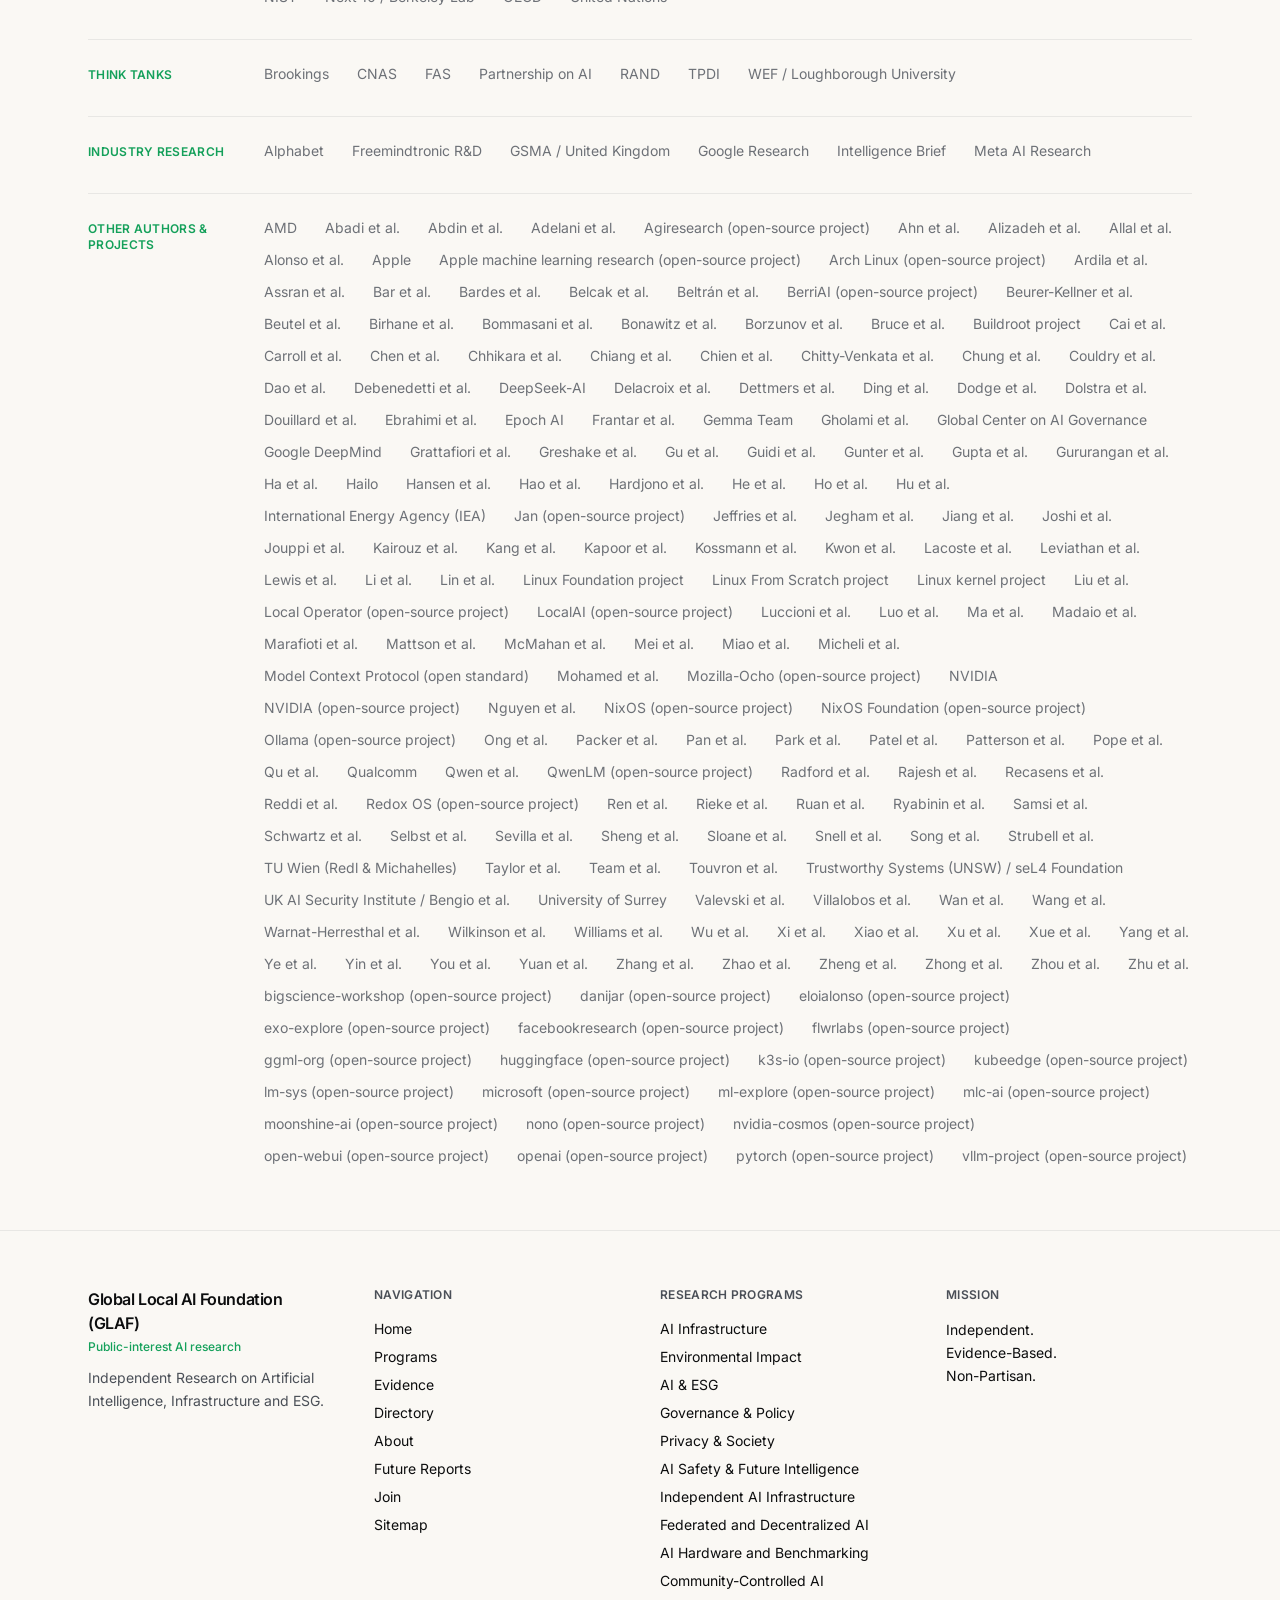
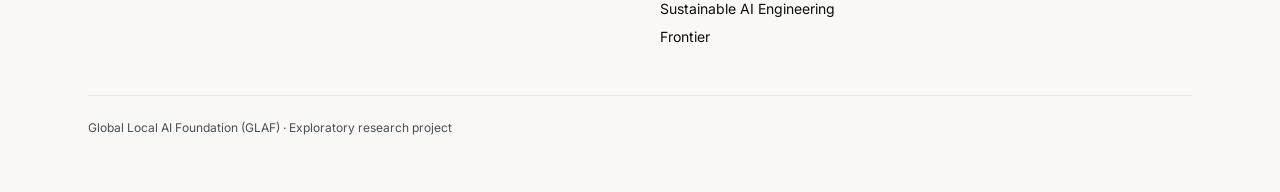
==== commit 9f242550: "Publish the proposed GLAF research agenda" ====
--- a/index.html
+++ b/index.html
@@ -19,7 +19,7 @@
     <meta name="twitter:description" content="GLAF is an exploratory public-interest research project studying how communities and households can use local and hybrid AI to keep data local, use modest computing resources, and rely less on cloud services." />
     <meta name="twitter:image" content="https://globallocalai.org/og-image.jpg" />
     <title>GLAF — Global Local AI Foundation</title>
-    <script type="module" crossorigin src="./assets/index-d654a4a0.js?v=project-status"></script>
+    <script type="module" crossorigin src="./assets/index-d654a4a0.js?v=research-agenda"></script>
     <link rel="stylesheet" crossorigin href="./assets/index-DmS-kGXQ.css">
   </head>
   <body>
